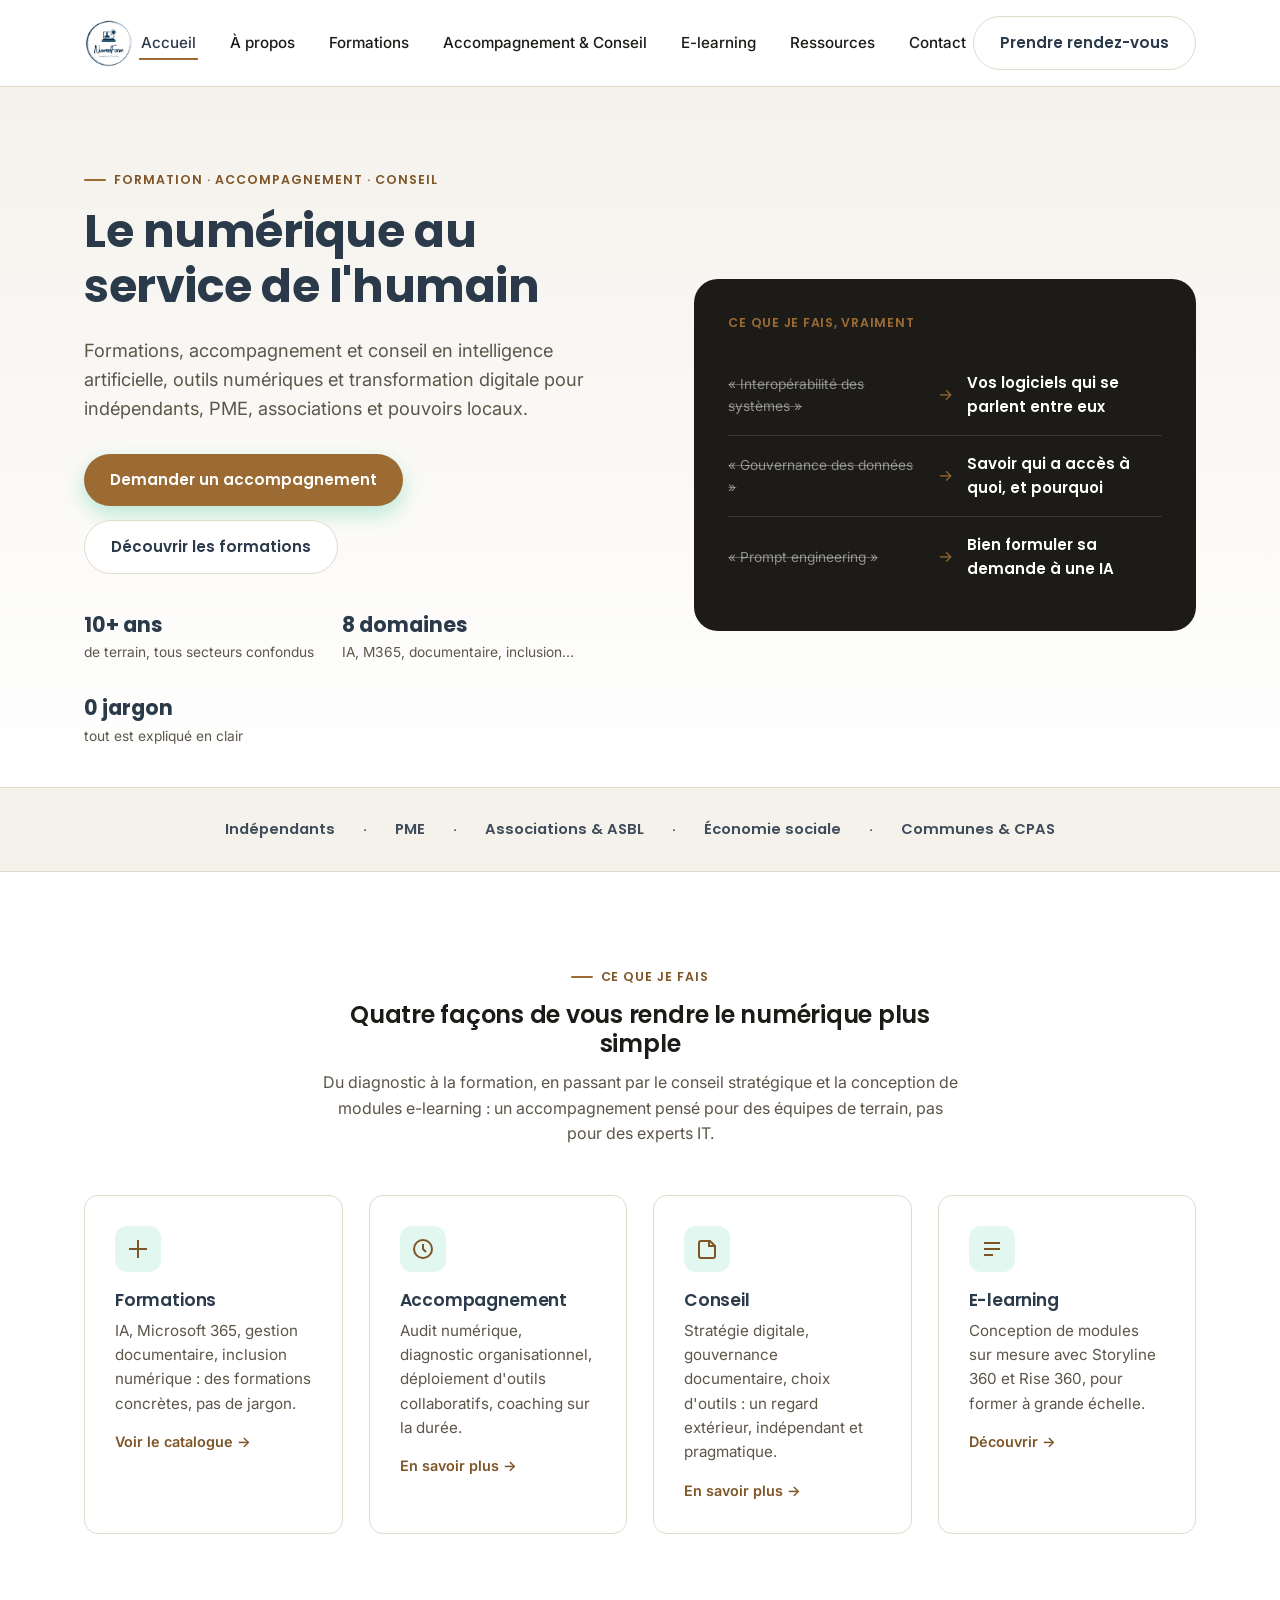
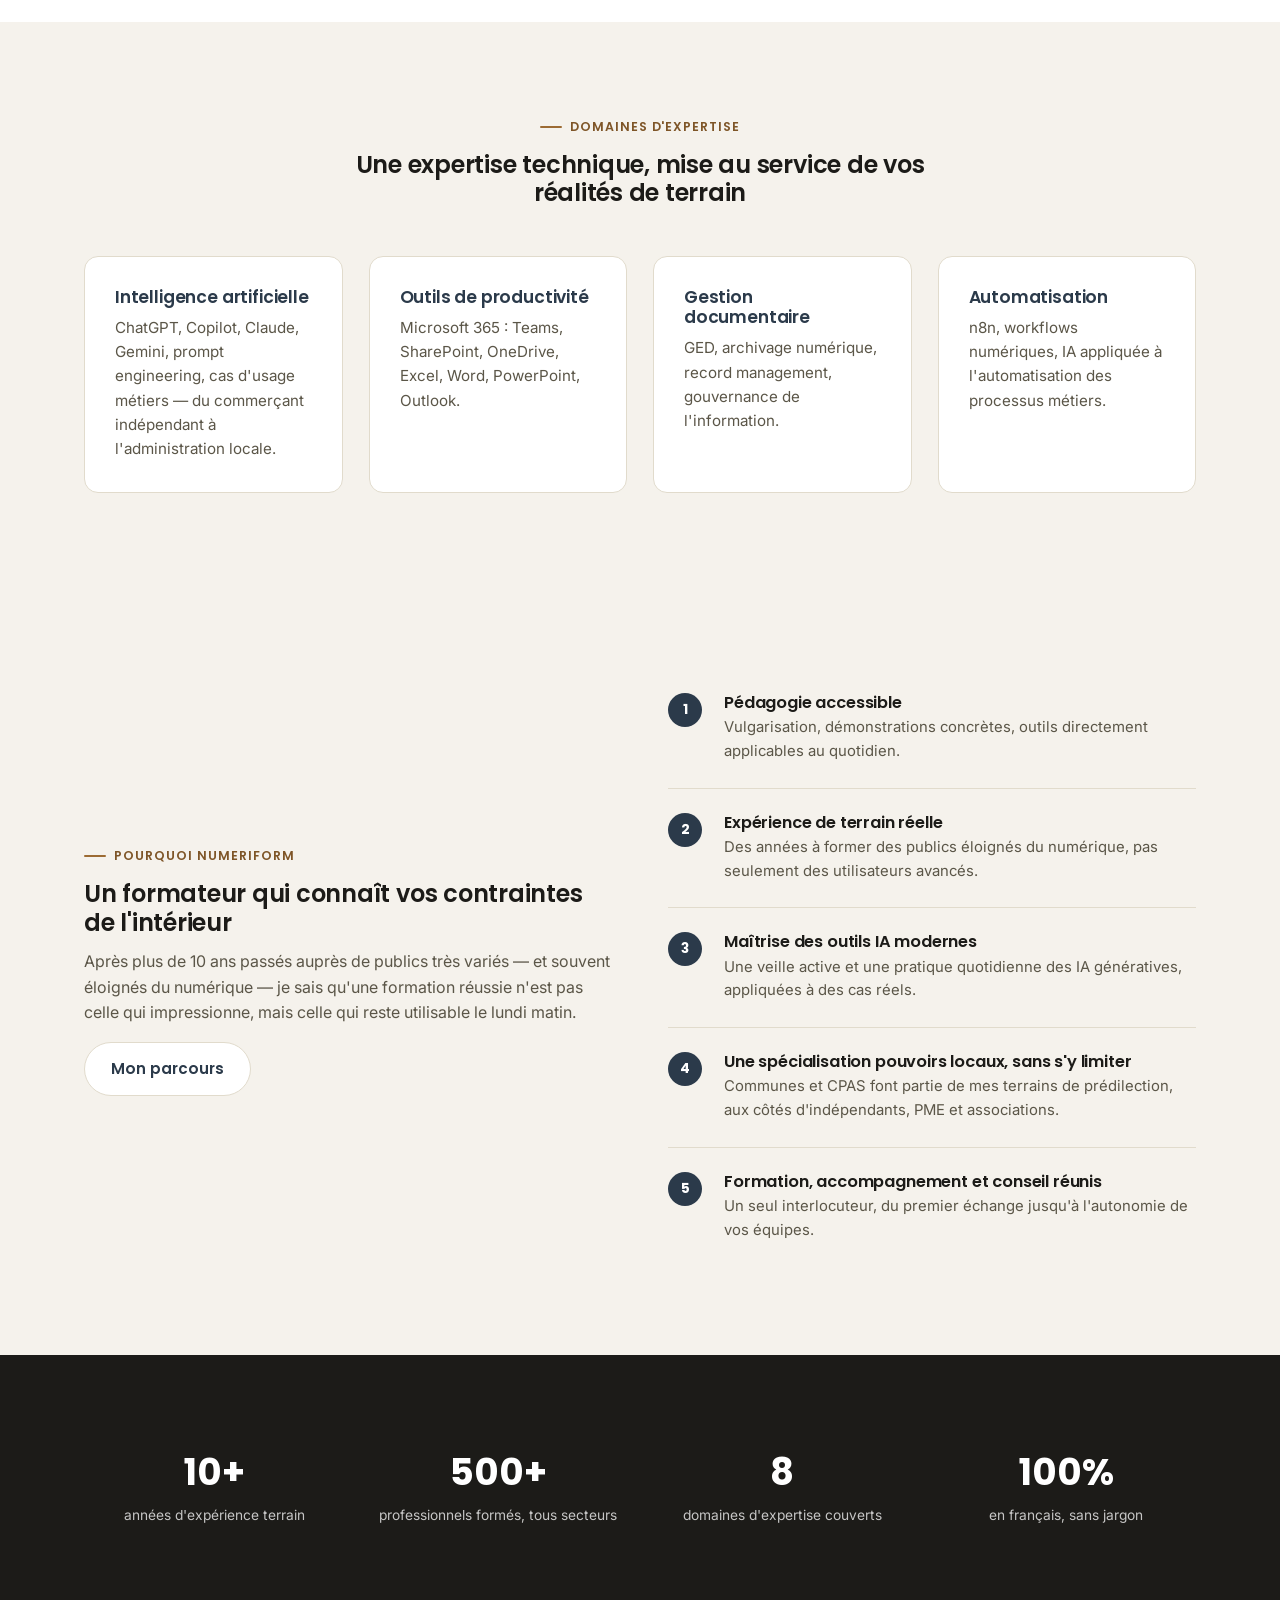
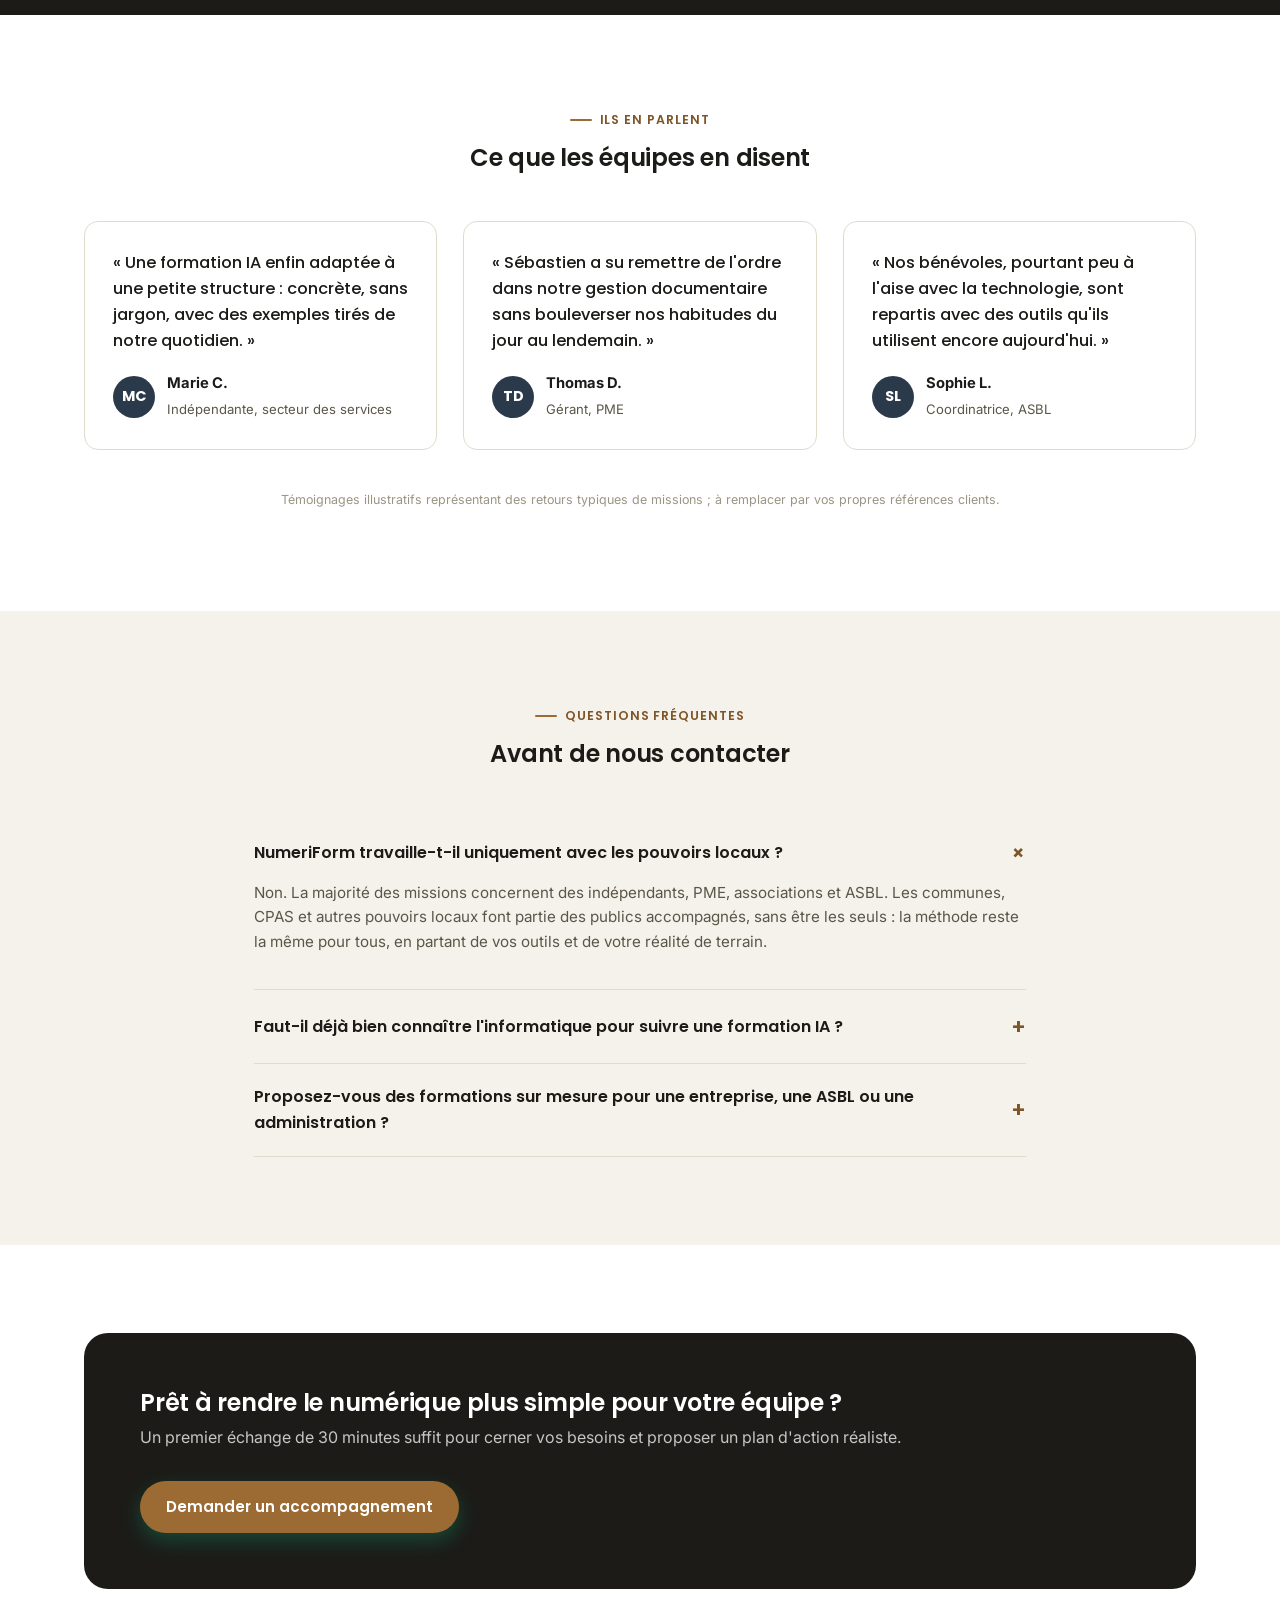
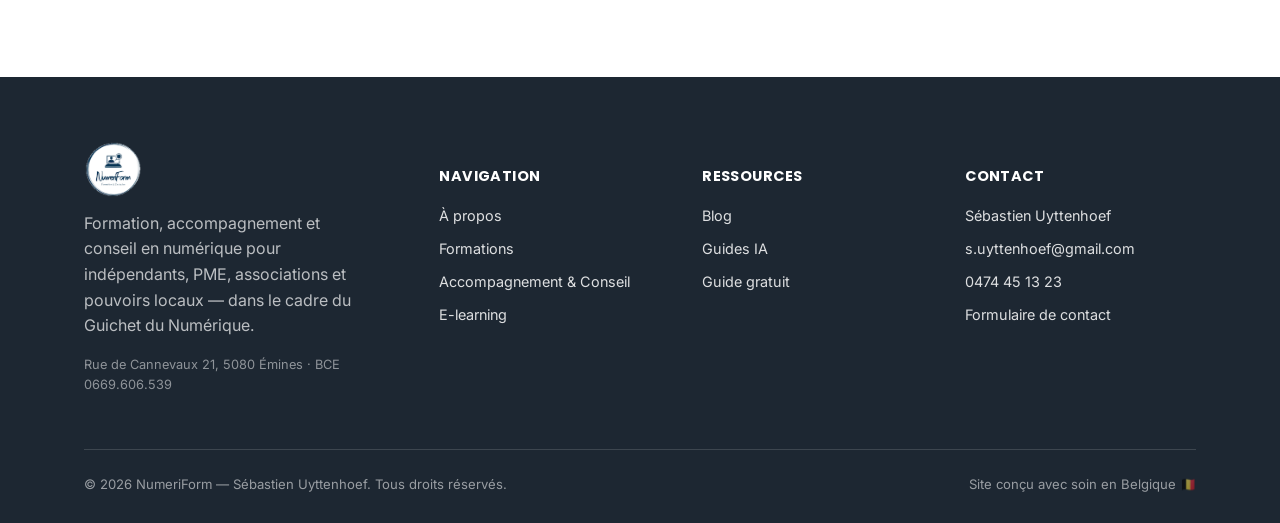
==== index.html @ 19d9e662 "Refonte : palette sobre, cohérence régionale, rééquilibrage des publics" ====
<!DOCTYPE html>
<html lang="fr">
<head>
<meta charset="UTF-8">
<meta name="viewport" content="width=device-width, initial-scale=1.0">
<title>NumeriForm — Formation IA, Microsoft 365 et inclusion numérique | Wallonie</title>
<meta name="description" content="Sébastien Uyttenhoef accompagne indépendants, PME, associations, ASBL et pouvoirs locaux en Wallonie : formations à l'intelligence artificielle, Microsoft 365, e-learning sur mesure et inclusion numérique. Plus de 10 ans de terrain.">
<link rel="canonical" href="https://www.numeriform.be/">
<meta property="og:type" content="website">
<meta property="og:title" content="NumeriForm — Le numérique au service de l'humain">
<meta property="og:description" content="Formations, accompagnement et conseil en intelligence artificielle et outils numériques pour indépendants, PME, associations et pouvoirs locaux, en Wallonie.">
<meta property="og:locale" content="fr_BE">
<meta property="og:url" content="https://www.numeriform.be/">
<meta name="twitter:card" content="summary_large_image">
<link rel="icon" href="data:,">
<link rel="preconnect" href="https://fonts.googleapis.com">
<link rel="preconnect" href="https://fonts.gstatic.com" crossorigin>
<link href="https://fonts.googleapis.com/css2?family=Inter:wght@400;500;600;700&family=Poppins:wght@500;600;700&display=swap" rel="stylesheet">
<link rel="stylesheet" href="css/style.css">
<script type="application/ld+json">
{
  "@context": "https://schema.org",
  "@type": "ProfessionalService",
  "name": "NumeriForm",
  "founder": {
    "@type": "Person",
    "name": "Sébastien Uyttenhoef"
  },
  "description": "Formation, accompagnement et conseil en intelligence artificielle, Microsoft 365, gestion documentaire et inclusion numérique pour indépendants, PME, associations et pouvoirs locaux en Wallonie.",
  "areaServed": "BE-WAL",
  "url": "https://www.numeriform.be/",
  "logo": "https://www.numeriform.be/images/logo.png",
  "image": "https://www.numeriform.be/images/logo.png",
  "email": "s.uyttenhoef@gmail.com",
  "telephone": "+32474451323",
  "address": {
    "@type": "PostalAddress",
    "streetAddress": "Rue de Cannevaux 21",
    "postalCode": "5080",
    "addressLocality": "Émines",
    "addressCountry": "BE"
  },
  "sameAs": []
}
</script>
<script type="application/ld+json">
{
  "@context": "https://schema.org",
  "@type": "FAQPage",
  "mainEntity": [
    {
      "@type": "Question",
      "name": "NumeriForm travaille-t-il uniquement avec les pouvoirs locaux ?",
      "acceptedAnswer": {
        "@type": "Answer",
        "text": "Non. La majorité des missions concernent des indépendants, PME, associations et ASBL. Les communes, CPAS et autres pouvoirs locaux font partie des publics accompagnés, sans être les seuls : la méthode reste la même pour tous, en partant de vos outils et de votre réalité de terrain."
      }
    },
    {
      "@type": "Question",
      "name": "Faut-il déjà bien connaître l'informatique pour suivre une formation IA ?",
      "acceptedAnswer": {
        "@type": "Answer",
        "text": "Non. Les formations sont conçues pour des publics non-techniciens : agents communaux, travailleurs sociaux, bénévoles ou indépendants. Tout est expliqué en langage clair, avec des mises en situation concrètes."
      }
    },
    {
      "@type": "Question",
      "name": "Proposez-vous des formations sur mesure pour une administration ou une ASBL ?",
      "acceptedAnswer": {
        "@type": "Answer",
        "text": "Oui, chaque formation ou mission d'accompagnement est adaptée au contexte, aux outils et au niveau réel de l'équipe, que ce soit en présentiel, à distance ou via un module e-learning dédié."
      }
    }
  ]
}
</script>
</head>
<body>
<a href="#main" class="skip-link">Aller au contenu</a>

<header class="site-header">
  <nav class="nav" aria-label="Navigation principale">
    <a href="index.html" class="logo"><img src="images/logo.png" alt="NumeriForm — Formation & Inclusion" class="logo-img"></a>
    <ul class="nav-links">
      <li><a href="index.html" aria-current="page">Accueil</a></li>
      <li><a href="a-propos.html">À propos</a></li>
      <li><a href="formations.html">Formations</a></li>
      <li><a href="accompagnement-conseil.html">Accompagnement &amp; Conseil</a></li>
      <li><a href="e-learning.html">E-learning</a></li>
      <li><a href="ressources.html">Ressources</a></li>
      <li><a href="contact.html">Contact</a></li>
    </ul>
    <div class="nav-cta">
      <a href="contact.html" class="btn btn-secondary">Prendre rendez-vous</a>
      <button class="nav-toggle" aria-label="Ouvrir le menu" aria-expanded="false">
        <span></span>
      </button>
    </div>
  </nav>
</header>

<main id="main">

  <!-- HERO -->
  <section class="hero">
    <div class="container hero-grid">
      <div>
        <div class="eyebrow">Formation · Accompagnement · Conseil</div>
        <h1>Le numérique au service de l'humain</h1>
        <p class="lead">Formations, accompagnement et conseil en intelligence artificielle, outils numériques et transformation digitale pour indépendants, PME, associations et pouvoirs locaux.</p>
        <div class="hero-actions">
          <a href="contact.html" class="btn btn-primary">Demander un accompagnement</a>
          <a href="formations.html" class="btn btn-secondary">Découvrir les formations</a>
        </div>
        <div class="hero-trust">
          <div><strong>10+ ans</strong>de terrain, tous secteurs confondus</div>
          <div><strong>8 domaines</strong>IA, M365, documentaire, inclusion...</div>
          <div><strong>0 jargon</strong>tout est expliqué en clair</div>
        </div>
      </div>

      <div class="jargon-card">
        <div class="jargon-label">Ce que je fais, vraiment</div>
        <div class="jargon-row">
          <span class="jargon-before">« Interopérabilité des systèmes »</span>
          <span class="jargon-arrow">→</span>
          <span class="jargon-after">Vos logiciels qui se parlent entre eux</span>
        </div>
        <div class="jargon-row">
          <span class="jargon-before">« Gouvernance des données »</span>
          <span class="jargon-arrow">→</span>
          <span class="jargon-after">Savoir qui a accès à quoi, et pourquoi</span>
        </div>
        <div class="jargon-row">
          <span class="jargon-before">« Prompt engineering »</span>
          <span class="jargon-arrow">→</span>
          <span class="jargon-after">Bien formuler sa demande à une IA</span>
        </div>
      </div>
    </div>
  </section>

  <!-- SECTEURS -->
  <div class="sectors-strip">
    <div class="container row">
      <span>Indépendants</span><span>·</span>
      <span>PME</span><span>·</span>
      <span>Associations &amp; ASBL</span><span>·</span>
      <span>Économie sociale</span><span>·</span>
      <span>Communes &amp; CPAS</span>
    </div>
  </div>

  <!-- SERVICES -->
  <section id="services">
    <div class="container">
      <div class="section-head center">
        <div class="eyebrow">Ce que je fais</div>
        <h2>Quatre façons de vous rendre le numérique plus simple</h2>
        <p>Du diagnostic à la formation, en passant par le conseil stratégique et la conception de modules e-learning : un accompagnement pensé pour des équipes de terrain, pas pour des experts IT.</p>
      </div>

      <div class="grid grid-4">
        <div class="card">
          <div class="card-icon"><svg viewBox="0 0 24 24" fill="none" stroke="currentColor" stroke-width="2"><path d="M12 3v18M3 12h18"/></svg></div>
          <h3>Formations</h3>
          <p>IA, Microsoft 365, gestion documentaire, inclusion numérique : des formations concrètes, pas de jargon.</p>
          <a href="formations.html" class="card-link">Voir le catalogue →</a>
        </div>
        <div class="card">
          <div class="card-icon"><svg viewBox="0 0 24 24" fill="none" stroke="currentColor" stroke-width="2"><circle cx="12" cy="12" r="9"/><path d="M12 7v5l3 3"/></svg></div>
          <h3>Accompagnement</h3>
          <p>Audit numérique, diagnostic organisationnel, déploiement d'outils collaboratifs, coaching sur la durée.</p>
          <a href="accompagnement-conseil.html" class="card-link">En savoir plus →</a>
        </div>
        <div class="card">
          <div class="card-icon"><svg viewBox="0 0 24 24" fill="none" stroke="currentColor" stroke-width="2"><path d="M4 19V6a2 2 0 0 1 2-2h9l5 5v10a2 2 0 0 1-2 2H6a2 2 0 0 1-2-2Z"/><path d="M14 4v5h5"/></svg></div>
          <h3>Conseil</h3>
          <p>Stratégie digitale, gouvernance documentaire, choix d'outils : un regard extérieur, indépendant et pragmatique.</p>
          <a href="accompagnement-conseil.html" class="card-link">En savoir plus →</a>
        </div>
        <div class="card">
          <div class="card-icon"><svg viewBox="0 0 24 24" fill="none" stroke="currentColor" stroke-width="2"><path d="M4 6h16M4 12h16M4 18h9"/></svg></div>
          <h3>E-learning</h3>
          <p>Conception de modules sur mesure avec Storyline 360 et Rise 360, pour former à grande échelle.</p>
          <a href="e-learning.html" class="card-link">Découvrir →</a>
        </div>
      </div>
    </div>
  </section>

  <!-- DOMAINES D'EXPERTISE -->
  <section style="background:var(--gray-50);">
    <div class="container">
      <div class="section-head center">
        <div class="eyebrow">Domaines d'expertise</div>
        <h2>Une expertise technique, mise au service de vos réalités de terrain</h2>
      </div>
      <div class="grid grid-4">
        <div class="card">
          <h3>Intelligence artificielle</h3>
          <p>ChatGPT, Copilot, Claude, Gemini, prompt engineering, cas d'usage métiers — du commerçant indépendant à l'administration locale.</p>
        </div>
        <div class="card">
          <h3>Outils de productivité</h3>
          <p>Microsoft 365 : Teams, SharePoint, OneDrive, Excel, Word, PowerPoint, Outlook.</p>
        </div>
        <div class="card">
          <h3>Gestion documentaire</h3>
          <p>GED, archivage numérique, record management, gouvernance de l'information.</p>
        </div>
        <div class="card">
          <h3>Automatisation</h3>
          <p>n8n, workflows numériques, IA appliquée à l'automatisation des processus métiers.</p>
        </div>
      </div>
    </div>
  </section>

  <!-- POURQUOI TRAVAILLER AVEC MOI -->
  <section class="strengths">
    <div class="container">
      <div class="grid grid-2" style="align-items:center; gap:56px;">
        <div>
          <div class="eyebrow">Pourquoi NumeriForm</div>
          <h2>Un formateur qui connaît vos contraintes de l'intérieur</h2>
          <p>Après plus de 10 ans passés auprès de publics très variés — et souvent éloignés du numérique — je sais qu'une formation réussie n'est pas celle qui impressionne, mais celle qui reste utilisable le lundi matin.</p>
          <a href="a-propos.html" class="btn btn-secondary">Mon parcours</a>
        </div>
        <div>
          <div class="strength-row">
            <div class="strength-num">1</div>
            <div><h4>Pédagogie accessible</h4><p>Vulgarisation, démonstrations concrètes, outils directement applicables au quotidien.</p></div>
          </div>
          <div class="strength-row">
            <div class="strength-num">2</div>
            <div><h4>Expérience de terrain réelle</h4><p>Des années à former des publics éloignés du numérique, pas seulement des utilisateurs avancés.</p></div>
          </div>
          <div class="strength-row">
            <div class="strength-num">3</div>
            <div><h4>Maîtrise des outils IA modernes</h4><p>Une veille active et une pratique quotidienne des IA génératives, appliquées à des cas réels.</p></div>
          </div>
          <div class="strength-row">
            <div class="strength-num">4</div>
            <div><h4>Une spécialisation pouvoirs locaux, sans s'y limiter</h4><p>Communes et CPAS font partie de mes terrains de prédilection, aux côtés d'indépendants, PME et associations.</p></div>
          </div>
          <div class="strength-row">
            <div class="strength-num">5</div>
            <div><h4>Formation, accompagnement et conseil réunis</h4><p>Un seul interlocuteur, du premier échange jusqu'à l'autonomie de vos équipes.</p></div>
          </div>
        </div>
      </div>
    </div>
  </section>

  <!-- BANDE STATS -->
  <section class="band-blue">
    <div class="container">
      <div class="stats-row">
        <div class="stat"><strong>10+</strong><span>années d'expérience terrain</span></div>
        <div class="stat"><strong>500+</strong><span>professionnels formés, tous secteurs</span></div>
        <div class="stat"><strong>8</strong><span>domaines d'expertise couverts</span></div>
        <div class="stat"><strong>100%</strong><span>en français, sans jargon</span></div>
      </div>
    </div>
  </section>

  <!-- TEMOIGNAGES -->
  <section>
    <div class="container">
      <div class="section-head center">
        <div class="eyebrow">Ils en parlent</div>
        <h2>Ce que les équipes en disent</h2>
      </div>
      <div class="grid grid-3">
        <div class="testimonial-card">
          <p class="quote">« Une formation IA enfin adaptée à une petite structure : concrète, sans jargon, avec des exemples tirés de notre quotidien. »</p>
          <div class="testimonial-who">
            <div class="avatar">MC</div>
            <div><strong>Marie C.</strong><span>Indépendante, secteur des services</span></div>
          </div>
        </div>
        <div class="testimonial-card">
          <p class="quote">« Sébastien a su remettre de l'ordre dans notre gestion documentaire sans bouleverser nos habitudes du jour au lendemain. »</p>
          <div class="testimonial-who">
            <div class="avatar">TD</div>
            <div><strong>Thomas D.</strong><span>Gérant, PME</span></div>
          </div>
        </div>
        <div class="testimonial-card">
          <p class="quote">« Nos bénévoles, pourtant peu à l'aise avec la technologie, sont repartis avec des outils qu'ils utilisent encore aujourd'hui. »</p>
          <div class="testimonial-who">
            <div class="avatar">SL</div>
            <div><strong>Sophie L.</strong><span>Coordinatrice, ASBL</span></div>
          </div>
        </div>
      </div>
      <p class="testimonial-note">Témoignages illustratifs représentant des retours typiques de missions ; à remplacer par vos propres références clients.</p>
    </div>
  </section>

  <!-- FAQ -->
  <section style="background:var(--gray-50);">
    <div class="container" style="max-width:820px;">
      <div class="section-head center">
        <div class="eyebrow">Questions fréquentes</div>
        <h2>Avant de nous contacter</h2>
      </div>
      <details class="faq-item" open>
        <summary>NumeriForm travaille-t-il uniquement avec les pouvoirs locaux ?</summary>
        <p>Non. La majorité des missions concernent des indépendants, PME, associations et ASBL. Les communes, CPAS et autres pouvoirs locaux font partie des publics accompagnés, sans être les seuls : la méthode reste la même pour tous, en partant de vos outils et de votre réalité de terrain.</p>
      </details>
      <details class="faq-item">
        <summary>Faut-il déjà bien connaître l'informatique pour suivre une formation IA ?</summary>
        <p>Non. Les formations sont conçues pour des publics non-techniciens : indépendants, travailleurs associatifs, agents communaux ou bénévoles. Tout est expliqué en langage clair, avec des mises en situation concrètes.</p>
      </details>
      <details class="faq-item">
        <summary>Proposez-vous des formations sur mesure pour une entreprise, une ASBL ou une administration ?</summary>
        <p>Oui, chaque formation ou mission d'accompagnement est adaptée au contexte, aux outils et au niveau réel de l'équipe, que ce soit en présentiel, à distance ou via un module e-learning dédié.</p>
      </details>
    </div>
  </section>

  <!-- CTA FINAL -->
  <section>
    <div class="container">
      <div class="cta-final">
        <div>
          <h2>Prêt à rendre le numérique plus simple pour votre équipe ?</h2>
          <p>Un premier échange de 30 minutes suffit pour cerner vos besoins et proposer un plan d'action réaliste.</p>
        </div>
        <a href="contact.html" class="btn btn-primary">Demander un accompagnement</a>
      </div>
    </div>
  </section>

</main>

<footer class="site-footer" id="site-footer-include">
  <div class="container">
    <div class="footer-grid">
      <div>
        <img src="images/logo.png" alt="NumeriForm — Formation & Inclusion" class="footer-logo-img">
        <p style="color:rgba(255,255,255,0.7); margin-top:12px; max-width:280px;">Formation, accompagnement et conseil en numérique pour indépendants, PME, associations et pouvoirs locaux — dans le cadre du Guichet du Numérique.</p>
        <p style="color:rgba(255,255,255,0.5); font-size:0.8rem; margin-top:10px;">Rue de Cannevaux 21, 5080 Émines · BCE 0669.606.539</p>
      </div>
      <div>
        <h5>Navigation</h5>
        <ul>
          <li><a href="a-propos.html">À propos</a></li>
          <li><a href="formations.html">Formations</a></li>
          <li><a href="accompagnement-conseil.html">Accompagnement &amp; Conseil</a></li>
          <li><a href="e-learning.html">E-learning</a></li>
        </ul>
      </div>
      <div>
        <h5>Ressources</h5>
        <ul>
          <li><a href="ressources.html">Blog</a></li>
          <li><a href="ressources.html#ia">Guides IA</a></li>
          <li><a href="contact.html">Guide gratuit</a></li>
        </ul>
      </div>
      <div>
        <h5>Contact</h5>
        <ul>
          <li>Sébastien Uyttenhoef</li>
          <li><a href="mailto:s.uyttenhoef@gmail.com">s.uyttenhoef@gmail.com</a></li>
          <li><a href="tel:+32474451323">0474 45 13 23</a></li>
          <li><a href="contact.html">Formulaire de contact</a></li>
        </ul>
      </div>
    </div>
    <div class="footer-bottom">
      <span>© <span data-year></span> NumeriForm — Sébastien Uyttenhoef. Tous droits réservés.</span>
      <span>Site conçu avec soin en Belgique 🇧🇪</span>
    </div>
  </div>
</footer>

<script src="js/main.js"></script>
</body>
</html>
---- css/style.css ----
/* =========================================================
   NumeriForm — Design System (v2)
   Palette : ardoise sourde + bronze — identité indépendante,
   volontairement écartée des codes bleu/vert pastel du secteur
   de l'accompagnement numérique institutionnel.
   Typo     : Poppins (display) / Inter (texte courant)
   ========================================================= */

:root {
  /* Couleurs de marque — ardoise profonde + accent bronze */
  --blue-deep: #2B3A4A;        /* ardoise foncée (titres, fonds) */
  --blue-deep-dark: #1D2732;   /* ardoise quasi noire (footer) */
  --blue-light: #56697C;       /* ardoise moyenne (texte secondaire sur fond foncé) */
  --green: #9C6B33;            /* bronze — accent unique, sobre */
  --green-dark: #7E5527;
  --white: #FFFFFF;
  --gray-50: #F5F2EC;          /* papier chaud (remplace le gris-bleu pastel) */
  --gray-100: #EEE9DF;
  --gray-200: #E1DBCC;
  --gray-400: #9C9484;
  --gray-600: #5B5648;
  --ink: #1C1B18;

  /* Typo */
  --font-display: 'Poppins', 'Inter', sans-serif;
  --font-body: 'Inter', sans-serif;

  /* Rythme */
  --radius-sm: 8px;
  --radius-md: 14px;
  --radius-lg: 24px;
  --shadow-sm: 0 2px 8px rgba(28, 27, 24, 0.06);
  --shadow-md: 0 12px 32px rgba(28, 27, 24, 0.09);
  --shadow-lg: 0 24px 60px rgba(28, 27, 24, 0.14);
  --container: 1160px;
}

@media (prefers-reduced-motion: reduce) {
  *, *::before, *::after {
    animation-duration: 0.001ms !important;
    animation-iteration-count: 1 !important;
    transition-duration: 0.001ms !important;
    scroll-behavior: auto !important;
  }
}

* { box-sizing: border-box; }

html { scroll-behavior: smooth; }

body {
  margin: 0;
  font-family: var(--font-body);
  color: var(--ink);
  background: var(--white);
  line-height: 1.6;
  -webkit-font-smoothing: antialiased;
}

img { max-width: 100%; display: block; }

a { color: inherit; text-decoration: none; }

h1, h2, h3, h4 {
  font-family: var(--font-display);
  font-weight: 600;
  line-height: 1.18;
  margin: 0 0 0.5em;
  letter-spacing: -0.01em;
}

h1 { font-weight: 700; }

p { margin: 0 0 1em; color: var(--gray-600); }

ul { padding-left: 1.2em; }

.container {
  width: 100%;
  max-width: var(--container);
  margin: 0 auto;
  padding: 0 24px;
}

section { padding: 88px 0; }

.section-tight { padding: 56px 0; }

.eyebrow {
  display: inline-flex;
  align-items: center;
  gap: 8px;
  font-family: var(--font-display);
  font-size: 0.78rem;
  font-weight: 600;
  letter-spacing: 0.08em;
  text-transform: uppercase;
  color: var(--green-dark);
  margin-bottom: 14px;
}

.eyebrow::before {
  content: "";
  width: 22px;
  height: 2px;
  background: var(--green);
  border-radius: 2px;
}

.section-head {
  max-width: 640px;
  margin-bottom: 48px;
}

.section-head.center {
  margin-left: auto;
  margin-right: auto;
  text-align: center;
}

/* ---------- Boutons ---------- */
.btn {
  display: inline-flex;
  align-items: center;
  justify-content: center;
  gap: 8px;
  font-family: var(--font-display);
  font-weight: 600;
  font-size: 0.95rem;
  padding: 14px 26px;
  border-radius: 999px;
  border: none;
  cursor: pointer;
  transition: transform 0.18s ease, box-shadow 0.18s ease, background 0.18s ease, color 0.18s ease;
  white-space: nowrap;
}
.btn:focus-visible {
  outline: 3px solid var(--green);
  outline-offset: 3px;
}
.btn-primary {
  background: var(--green);
  color: var(--white);
  box-shadow: 0 8px 20px rgba(16, 185, 129, 0.28);
}
.btn-primary:hover { background: var(--green-dark); transform: translateY(-2px); }

.btn-secondary {
  background: var(--white);
  color: var(--blue-deep);
  border: 1.5px solid var(--gray-200);
}
.btn-secondary:hover { border-color: var(--blue-light); transform: translateY(-2px); }

.btn-ghost-onblue {
  background: rgba(255,255,255,0.08);
  color: var(--white);
  border: 1.5px solid rgba(255,255,255,0.35);
}
.btn-ghost-onblue:hover { background: rgba(255,255,255,0.18); transform: translateY(-2px); }

.btn-block { width: 100%; }

/* ---------- Header ---------- */
.site-header {
  position: sticky;
  top: 0;
  z-index: 100;
  background: rgba(255,255,255,0.92);
  backdrop-filter: blur(10px);
  border-bottom: 1px solid var(--gray-200);
}
.nav {
  display: flex;
  align-items: center;
  justify-content: space-between;
  padding: 16px 24px;
  max-width: var(--container);
  margin: 0 auto;
}
.logo {
  font-family: var(--font-display);
  font-weight: 700;
  font-size: 1.15rem;
  color: var(--blue-deep);
  display: flex;
  align-items: center;
  gap: 4px;
}
.logo span { color: var(--green); }
.logo-img {
  height: 48px;
  width: auto;
  display: block;
}
.footer-logo-img {
  height: 56px;
  width: auto;
  display: block;
  margin-bottom: 14px;
}
.nav-links {
  display: flex;
  gap: 30px;
  list-style: none;
  margin: 0;
  padding: 0;
}
.nav-links a {
  font-size: 0.95rem;
  font-weight: 500;
  color: var(--ink);
  padding: 6px 2px;
  border-bottom: 2px solid transparent;
  transition: border-color 0.15s ease, color 0.15s ease;
}
.nav-links a:hover, .nav-links a[aria-current="page"] {
  color: var(--blue-deep);
  border-color: var(--green);
}
.nav-cta { display: flex; align-items: center; gap: 14px; }
.nav-toggle {
  display: none;
  background: none;
  border: none;
  cursor: pointer;
  padding: 8px;
}
.nav-toggle span, .nav-toggle span::before, .nav-toggle span::after {
  content: "";
  display: block;
  width: 24px;
  height: 2px;
  background: var(--ink);
  position: relative;
  transition: transform 0.2s ease, opacity 0.2s ease;
}
.nav-toggle span::before { position: absolute; top: -8px; }
.nav-toggle span::after { position: absolute; top: 8px; }

@media (max-width: 900px) {
  .nav-links {
    position: fixed;
    inset: 72px 16px auto 16px;
    background: var(--white);
    flex-direction: column;
    gap: 4px;
    padding: 14px;
    border-radius: var(--radius-md);
    box-shadow: var(--shadow-lg);
    border: 1px solid var(--gray-200);
    transform: translateY(-12px);
    opacity: 0;
    pointer-events: none;
    transition: transform 0.2s ease, opacity 0.2s ease;
  }
  .nav-links.open { transform: translateY(0); opacity: 1; pointer-events: auto; }
  .nav-links a { display: block; padding: 10px 12px; border-radius: 8px; border-bottom: none; }
  .nav-links a:hover { background: var(--gray-100); }
  .nav-toggle { display: block; }
  .nav-cta .btn-secondary { display: none; }
}

/* ---------- Hero ---------- */
.hero {
  position: relative;
  overflow: hidden;
  background: linear-gradient(180deg, var(--gray-50) 0%, var(--white) 100%);
  padding: 76px 0 40px;
}
.hero-grid {
  display: grid;
  grid-template-columns: 1.05fr 0.95fr;
  gap: 56px;
  align-items: center;
}
.hero h1 {
  font-size: clamp(2.1rem, 3.6vw, 3.35rem);
  color: var(--blue-deep);
}
.hero .lead {
  font-size: 1.14rem;
  color: var(--gray-600);
  max-width: 540px;
  margin-bottom: 30px;
}
.hero-actions { display: flex; gap: 14px; flex-wrap: wrap; margin-bottom: 34px; }
.hero-trust {
  display: flex;
  gap: 28px;
  flex-wrap: wrap;
  font-size: 0.86rem;
  color: var(--gray-600);
}
.hero-trust strong { color: var(--blue-deep); font-family: var(--font-display); display: block; font-size: 1.3rem; }

/* Signature visuelle : le "traducteur de jargon" — la vulgarisation
   est le vrai point distinctif de Sébastien, donc c'est ce que la
   page d'accueil montre en premier, plutôt qu'un schéma de démarche. */
.jargon-card {
  background: var(--ink);
  border-radius: var(--radius-lg);
  padding: 34px;
  color: var(--white);
}
.jargon-card .jargon-label {
  font-family: var(--font-display);
  font-size: 0.78rem;
  font-weight: 600;
  letter-spacing: 0.06em;
  text-transform: uppercase;
  color: var(--green);
  margin-bottom: 22px;
}
.jargon-row {
  padding: 16px 0;
  border-bottom: 1px solid rgba(255,255,255,0.12);
  display: grid;
  grid-template-columns: 1fr auto 1fr;
  gap: 14px;
  align-items: center;
}
.jargon-row:last-child { border-bottom: none; }
.jargon-before {
  font-size: 0.86rem;
  color: rgba(255,255,255,0.5);
  text-decoration: line-through;
  text-decoration-color: rgba(255,255,255,0.3);
}
.jargon-arrow { color: var(--green); font-size: 1rem; }
.jargon-after {
  font-family: var(--font-display);
  font-weight: 600;
  font-size: 0.94rem;
  color: var(--white);
}
@media (max-width: 640px) {
  .jargon-row { grid-template-columns: 1fr; gap: 4px; text-align: left; }
  .jargon-arrow { display: none; }
}

/* ---------- Bandeau logos / secteurs ---------- */
.sectors-strip {
  padding: 30px 0;
  border-top: 1px solid var(--gray-200);
  border-bottom: 1px solid var(--gray-200);
  background: var(--gray-50);
}
.sectors-strip .row {
  display: flex;
  flex-wrap: wrap;
  gap: 12px 28px;
  justify-content: center;
  align-items: center;
  font-family: var(--font-display);
  font-weight: 600;
  font-size: 0.92rem;
  color: var(--blue-deep);
  text-align: center;
}
.sectors-strip .row span { opacity: 0.9; }

/* ---------- Cards génériques ---------- */
.grid {
  display: grid;
  gap: 26px;
}
.grid-3 { grid-template-columns: repeat(3, 1fr); }
.grid-2 { grid-template-columns: repeat(2, 1fr); }
.grid-4 { grid-template-columns: repeat(4, 1fr); }

.card {
  background: var(--white);
  border: 1px solid var(--gray-200);
  border-radius: var(--radius-md);
  padding: 30px;
  transition: transform 0.2s ease, box-shadow 0.2s ease, border-color 0.2s ease;
}
.card:hover { transform: translateY(-4px); box-shadow: var(--shadow-md); border-color: transparent; }

.card-icon {
  width: 46px;
  height: 46px;
  border-radius: 12px;
  background: rgba(16,185,129,0.12);
  color: var(--green-dark);
  display: flex;
  align-items: center;
  justify-content: center;
  margin-bottom: 18px;
}
.card-icon svg { width: 24px; height: 24px; }

.card h3 { font-size: 1.08rem; color: var(--blue-deep); }
.card p { font-size: 0.95rem; margin-bottom: 0; }
.card a.card-link {
  display: inline-flex;
  align-items: center;
  gap: 6px;
  margin-top: 14px;
  font-weight: 600;
  font-size: 0.9rem;
  color: var(--green-dark);
}

/* ---------- Pourquoi travailler avec moi (points forts) ---------- */
.strengths { background: var(--gray-50); }
.strength-row {
  display: flex;
  gap: 22px;
  padding: 24px 0;
  border-bottom: 1px solid var(--gray-200);
}
.strength-row:last-child { border-bottom: none; }
.strength-num {
  font-family: var(--font-display);
  font-weight: 700;
  font-size: 0.85rem;
  color: var(--white);
  background: var(--blue-deep);
  width: 34px; height: 34px;
  border-radius: 999px;
  display: flex; align-items: center; justify-content: center;
  flex-shrink: 0;
}
.strength-row h4 { margin-bottom: 4px; font-size: 1.02rem; color: var(--ink); }
.strength-row p { margin: 0; font-size: 0.93rem; }

/* ---------- Bandeau ardoise (CTA / stats) ---------- */
.band-blue {
  background: var(--ink);
  color: var(--white);
}
.band-blue h2, .band-blue h3 { color: var(--white); }
.band-blue p { color: rgba(255,255,255,0.82); }

.stats-row {
  display: grid;
  grid-template-columns: repeat(4, 1fr);
  gap: 24px;
  text-align: center;
}
.stat strong {
  display: block;
  font-family: var(--font-display);
  font-size: 2.3rem;
  color: var(--white);
}
.stat span { font-size: 0.86rem; color: rgba(255,255,255,0.75); }

/* ---------- Témoignages ---------- */
.testimonial-card {
  background: var(--white);
  border: 1px solid var(--gray-200);
  border-radius: var(--radius-md);
  padding: 28px;
}
.testimonial-card p.quote {
  font-family: var(--font-display);
  font-size: 1.02rem;
  color: var(--ink);
  font-weight: 500;
}
.testimonial-who {
  display: flex;
  align-items: center;
  gap: 12px;
  margin-top: 18px;
}
.avatar {
  width: 42px; height: 42px;
  border-radius: 999px;
  background: var(--blue-deep);
  color: var(--white);
  display: flex; align-items: center; justify-content: center;
  font-family: var(--font-display);
  font-weight: 700;
  font-size: 0.9rem;
}
.testimonial-who div strong { display: block; font-size: 0.92rem; }
.testimonial-who div span { font-size: 0.82rem; color: var(--gray-600); }
.testimonial-note {
  font-size: 0.78rem;
  color: var(--gray-400);
  margin-top: 40px;
  text-align: center;
}

/* ---------- CTA final ---------- */
.cta-final {
  background: var(--ink);
  color: var(--white);
  border-radius: var(--radius-lg);
  padding: 56px;
  display: flex;
  align-items: center;
  justify-content: space-between;
  gap: 30px;
  flex-wrap: wrap;
}
.cta-final h2 { color: var(--white); margin-bottom: 8px; }
.cta-final p { color: rgba(255,255,255,0.75); margin: 0; }

/* ---------- Footer ---------- */
.site-footer {
  background: var(--blue-deep-dark);
  color: rgba(255,255,255,0.85);
  padding: 64px 0 28px;
}
.footer-grid {
  display: grid;
  grid-template-columns: 1.4fr 1fr 1fr 1fr;
  gap: 32px;
  padding-bottom: 40px;
  border-bottom: 1px solid rgba(255,255,255,0.14);
}
.footer-grid h5 {
  font-family: var(--font-display);
  color: var(--white);
  font-size: 0.9rem;
  margin-bottom: 16px;
  letter-spacing: 0.03em;
  text-transform: uppercase;
}
.footer-grid ul { list-style: none; padding: 0; margin: 0; }
.footer-grid li { margin-bottom: 10px; font-size: 0.9rem; }
.footer-grid a:hover { color: var(--green); }
.footer-logo { font-family: var(--font-display); font-weight: 700; color: var(--white); font-size: 1.2rem; }
.footer-bottom {
  display: flex;
  justify-content: space-between;
  flex-wrap: wrap;
  gap: 10px;
  padding-top: 24px;
  font-size: 0.82rem;
  color: rgba(255,255,255,0.55);
}

/* ---------- Page header (pages internes) ---------- */
.page-hero {
  padding: 56px 0 48px;
  background: var(--gray-50);
  border-bottom: 1px solid var(--gray-200);
}
.breadcrumb {
  font-size: 0.82rem;
  color: var(--gray-600);
  margin-bottom: 16px;
}
.breadcrumb a:hover { color: var(--blue-deep); }
.page-hero h1 { color: var(--blue-deep); font-size: clamp(1.8rem, 3vw, 2.5rem); }
.page-hero .lead { max-width: 680px; font-size: 1.05rem; }

/* ---------- Tabs de catégories (formations / blog) ---------- */
.filter-row {
  display: flex;
  gap: 10px;
  flex-wrap: wrap;
  margin-bottom: 40px;
}
.filter-chip {
  font-family: var(--font-display);
  font-size: 0.86rem;
  font-weight: 600;
  padding: 9px 18px;
  border-radius: 999px;
  border: 1.5px solid var(--gray-200);
  background: var(--white);
  cursor: pointer;
  color: var(--ink);
  transition: all 0.15s ease;
}
.filter-chip:hover { border-color: var(--blue-light); }
.filter-chip.active { background: var(--blue-deep); border-color: var(--blue-deep); color: var(--white); }

/* ---------- Fiche formation ---------- */
.course-card {
  border: 1px solid var(--gray-200);
  border-radius: var(--radius-md);
  overflow: hidden;
  background: var(--white);
  display: flex;
  flex-direction: column;
}
.course-media {
  height: 150px;
  background: linear-gradient(135deg, var(--blue-deep), var(--blue-light));
  display: flex;
  align-items: center;
  justify-content: center;
  color: rgba(255,255,255,0.9);
  font-family: var(--font-display);
  font-weight: 600;
  font-size: 0.85rem;
  letter-spacing: 0.04em;
  text-transform: uppercase;
}
.course-body { padding: 22px; display: flex; flex-direction: column; flex: 1; }
.course-tag {
  align-self: flex-start;
  font-size: 0.72rem;
  font-weight: 700;
  text-transform: uppercase;
  letter-spacing: 0.05em;
  color: var(--green-dark);
  background: rgba(16,185,129,0.12);
  padding: 4px 10px;
  border-radius: 6px;
  margin-bottom: 12px;
}
.course-meta {
  display: flex;
  gap: 14px;
  font-size: 0.82rem;
  color: var(--gray-600);
  margin: 14px 0 0;
  padding-top: 14px;
  border-top: 1px solid var(--gray-200);
}

/* ---------- Process / étapes (mission accompagnement) ---------- */
.process-list { counter-reset: step; }
.process-item {
  display: grid;
  grid-template-columns: 64px 1fr;
  gap: 20px;
  padding: 26px 0;
  border-bottom: 1px solid var(--gray-200);
}
.process-item:last-child { border-bottom: none; }
.process-index {
  counter-increment: step;
  font-family: var(--font-display);
  font-weight: 700;
  font-size: 1.4rem;
  color: var(--blue-light);
}
.process-index::before { content: counter(step, decimal-leading-zero); }

/* ---------- Formulaire ---------- */
.form-card {
  background: var(--white);
  border: 1px solid var(--gray-200);
  border-radius: var(--radius-lg);
  padding: 36px;
  box-shadow: var(--shadow-sm);
}
.form-row { display: grid; gap: 18px; margin-bottom: 18px; }
.form-row.two { grid-template-columns: 1fr 1fr; }
.field label {
  display: block;
  font-size: 0.86rem;
  font-weight: 600;
  margin-bottom: 6px;
  color: var(--ink);
}
.field input, .field select, .field textarea {
  width: 100%;
  padding: 12px 14px;
  border-radius: var(--radius-sm);
  border: 1.5px solid var(--gray-200);
  font-family: var(--font-body);
  font-size: 0.95rem;
  color: var(--ink);
  background: var(--white);
  transition: border-color 0.15s ease, box-shadow 0.15s ease;
}
.field input:focus, .field select:focus, .field textarea:focus {
  outline: none;
  border-color: var(--blue-light);
  box-shadow: 0 0 0 3px rgba(59,130,246,0.18);
}
.field textarea { resize: vertical; min-height: 120px; }
.form-note { font-size: 0.8rem; color: var(--gray-400); margin-top: 10px; }
.form-success {
  display: none;
  background: rgba(16,185,129,0.1);
  border: 1px solid rgba(16,185,129,0.35);
  color: var(--green-dark);
  padding: 14px 16px;
  border-radius: var(--radius-sm);
  font-size: 0.9rem;
  margin-top: 18px;
  font-weight: 600;
}
.form-success.show { display: block; }

.contact-info-card {
  background: var(--blue-deep);
  color: var(--white);
  border-radius: var(--radius-lg);
  padding: 36px;
}
.contact-info-card h3 { color: var(--white); }
.contact-info-card .item { display: flex; gap: 14px; margin-bottom: 22px; align-items: flex-start; }
.contact-info-card .item svg { width: 20px; height: 20px; flex-shrink: 0; margin-top: 3px; color: var(--green); }
.contact-info-card .item strong { display: block; font-size: 0.92rem; }
.contact-info-card .item span { font-size: 0.86rem; color: rgba(255,255,255,0.75); }
.map-frame {
  border-radius: var(--radius-md);
  overflow: hidden;
  border: 1px solid rgba(255,255,255,0.2);
  margin-top: 10px;
}

/* ---------- Newsletter ---------- */
.newsletter-box {
  background: var(--gray-100);
  border-radius: var(--radius-lg);
  padding: 40px;
  display: flex;
  align-items: center;
  gap: 30px;
  flex-wrap: wrap;
  justify-content: space-between;
}
.newsletter-form { display: flex; gap: 10px; flex-wrap: wrap; }
.newsletter-form input {
  padding: 12px 16px;
  border-radius: 999px;
  border: 1.5px solid var(--gray-200);
  min-width: 260px;
  font-family: var(--font-body);
}
.newsletter-form input:focus { outline: none; border-color: var(--blue-light); }

/* ---------- Blog list ---------- */
.article-card {
  border: 1px solid var(--gray-200);
  border-radius: var(--radius-md);
  overflow: hidden;
  background: var(--white);
}
.article-media {
  height: 160px;
  background: linear-gradient(135deg, var(--green), var(--blue-light));
}
.article-body { padding: 22px; }
.article-meta { font-size: 0.78rem; color: var(--gray-400); margin-bottom: 10px; }
.article-card h3 { font-size: 1.02rem; color: var(--ink); }

/* ---------- FAQ ---------- */
.faq-item {
  border-bottom: 1px solid var(--gray-200);
  padding: 20px 0;
}
.faq-item summary {
  cursor: pointer;
  font-family: var(--font-display);
  font-weight: 600;
  font-size: 1rem;
  color: var(--ink);
  list-style: none;
  display: flex;
  justify-content: space-between;
  align-items: center;
}
.faq-item summary::-webkit-details-marker { display: none; }
.faq-item summary::after {
  content: "+";
  font-size: 1.3rem;
  color: var(--green-dark);
  flex-shrink: 0;
  margin-left: 16px;
  transition: transform 0.2s ease;
}
.faq-item[open] summary::after { transform: rotate(45deg); }
.faq-item p { margin-top: 12px; font-size: 0.95rem; }

/* ---------- Utilitaires ---------- */
.mt-0 { margin-top: 0; }
.text-center { text-align: center; }
.tag-list { display: flex; flex-wrap: wrap; gap: 8px; }
.tag {
  font-size: 0.78rem;
  font-weight: 600;
  padding: 6px 12px;
  border-radius: 999px;
  background: var(--gray-100);
  color: var(--blue-deep);
}
.divider-soft { height: 1px; background: var(--gray-200); border: none; margin: 0; }

.skip-link {
  position: absolute;
  left: -9999px;
  top: 0;
  background: var(--blue-deep);
  color: var(--white);
  padding: 12px 18px;
  z-index: 999;
  border-radius: 0 0 8px 0;
}
.skip-link:focus { left: 0; }

/* ---------- Responsive ---------- */
@media (max-width: 980px) {
  .hero-grid { grid-template-columns: 1fr; }
  .hero .jargon-card { order: -1; max-width: 460px; margin: 0 auto; }
  .grid-3, .grid-4 { grid-template-columns: repeat(2, 1fr); }
  .footer-grid { grid-template-columns: 1fr 1fr; }
  .stats-row { grid-template-columns: repeat(2, 1fr); }
}
@media (max-width: 640px) {
  section { padding: 60px 0; }
  .grid-2, .grid-3, .grid-4 { grid-template-columns: 1fr; }
  .footer-grid { grid-template-columns: 1fr; }
  .form-row.two { grid-template-columns: 1fr; }
  .cta-final { padding: 34px; flex-direction: column; align-items: flex-start; }
  .newsletter-box { padding: 28px; }
  .contact-info-card { padding: 28px; }
}
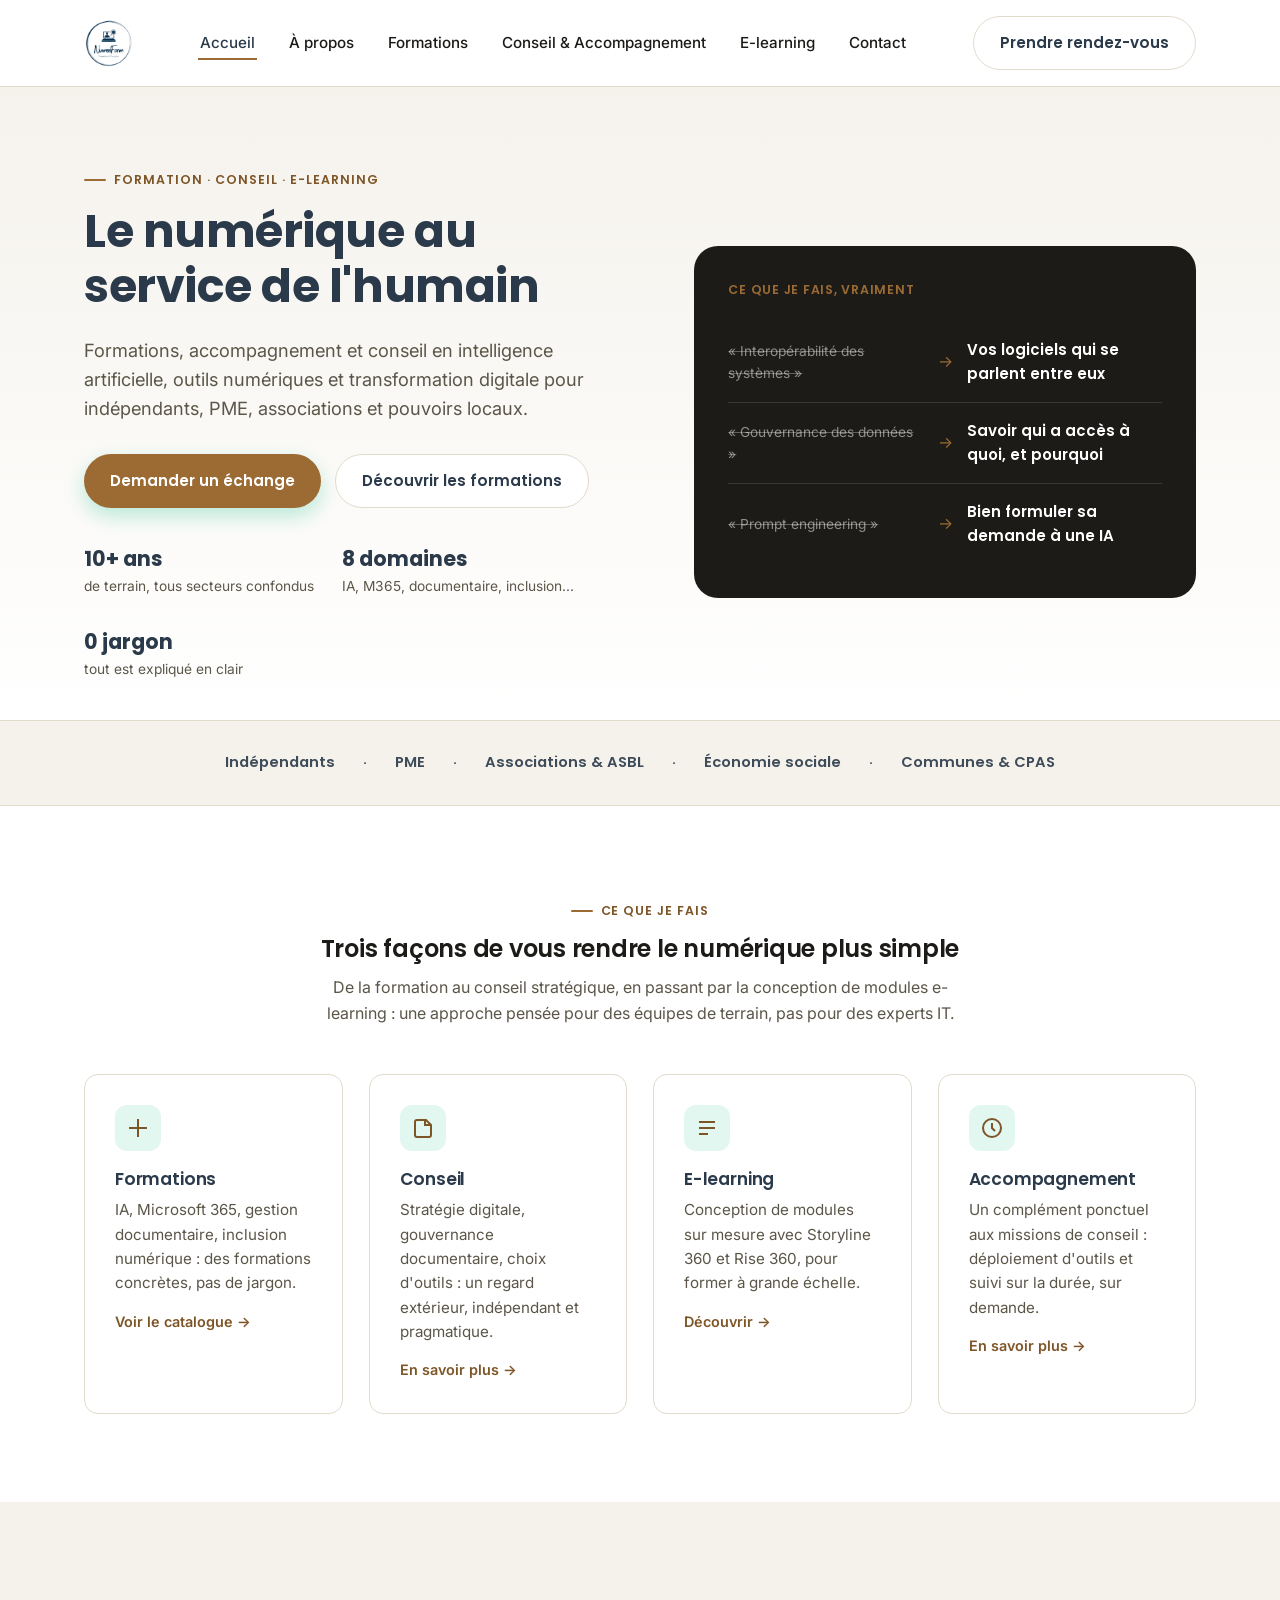
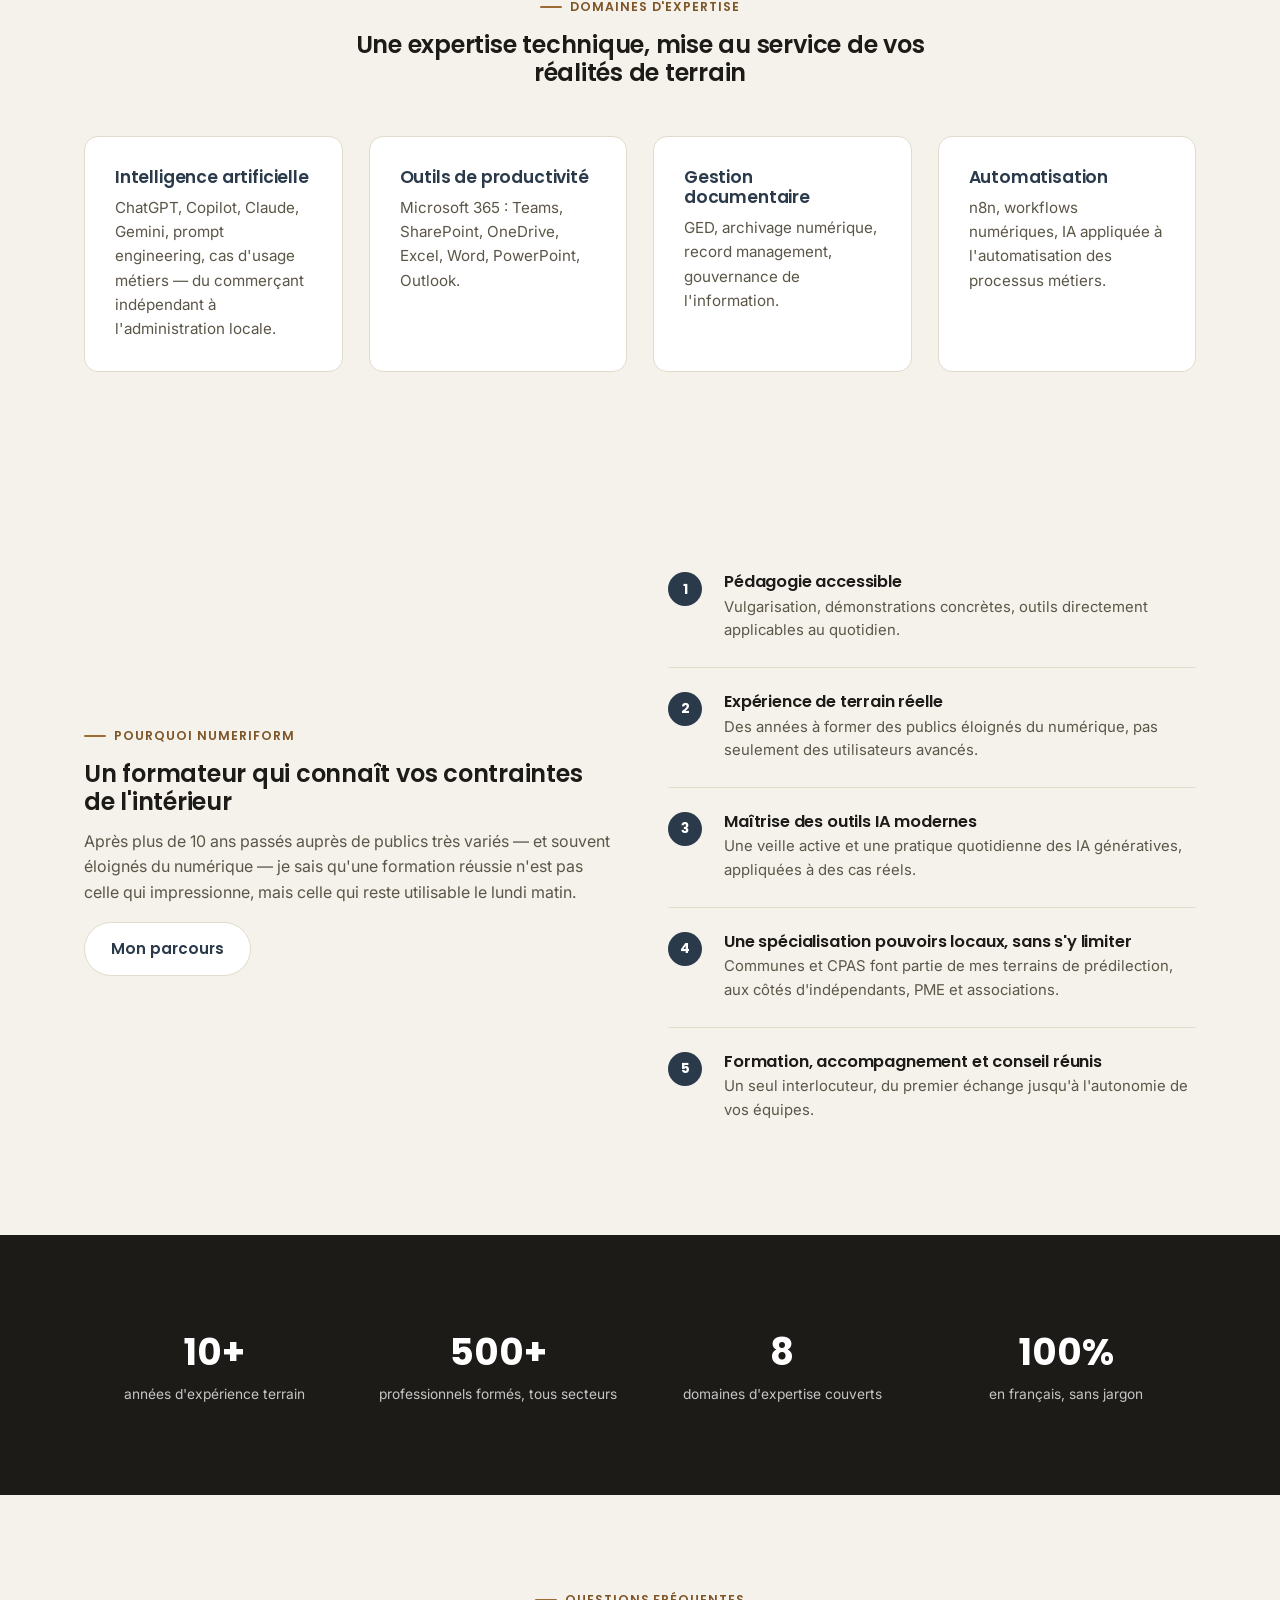
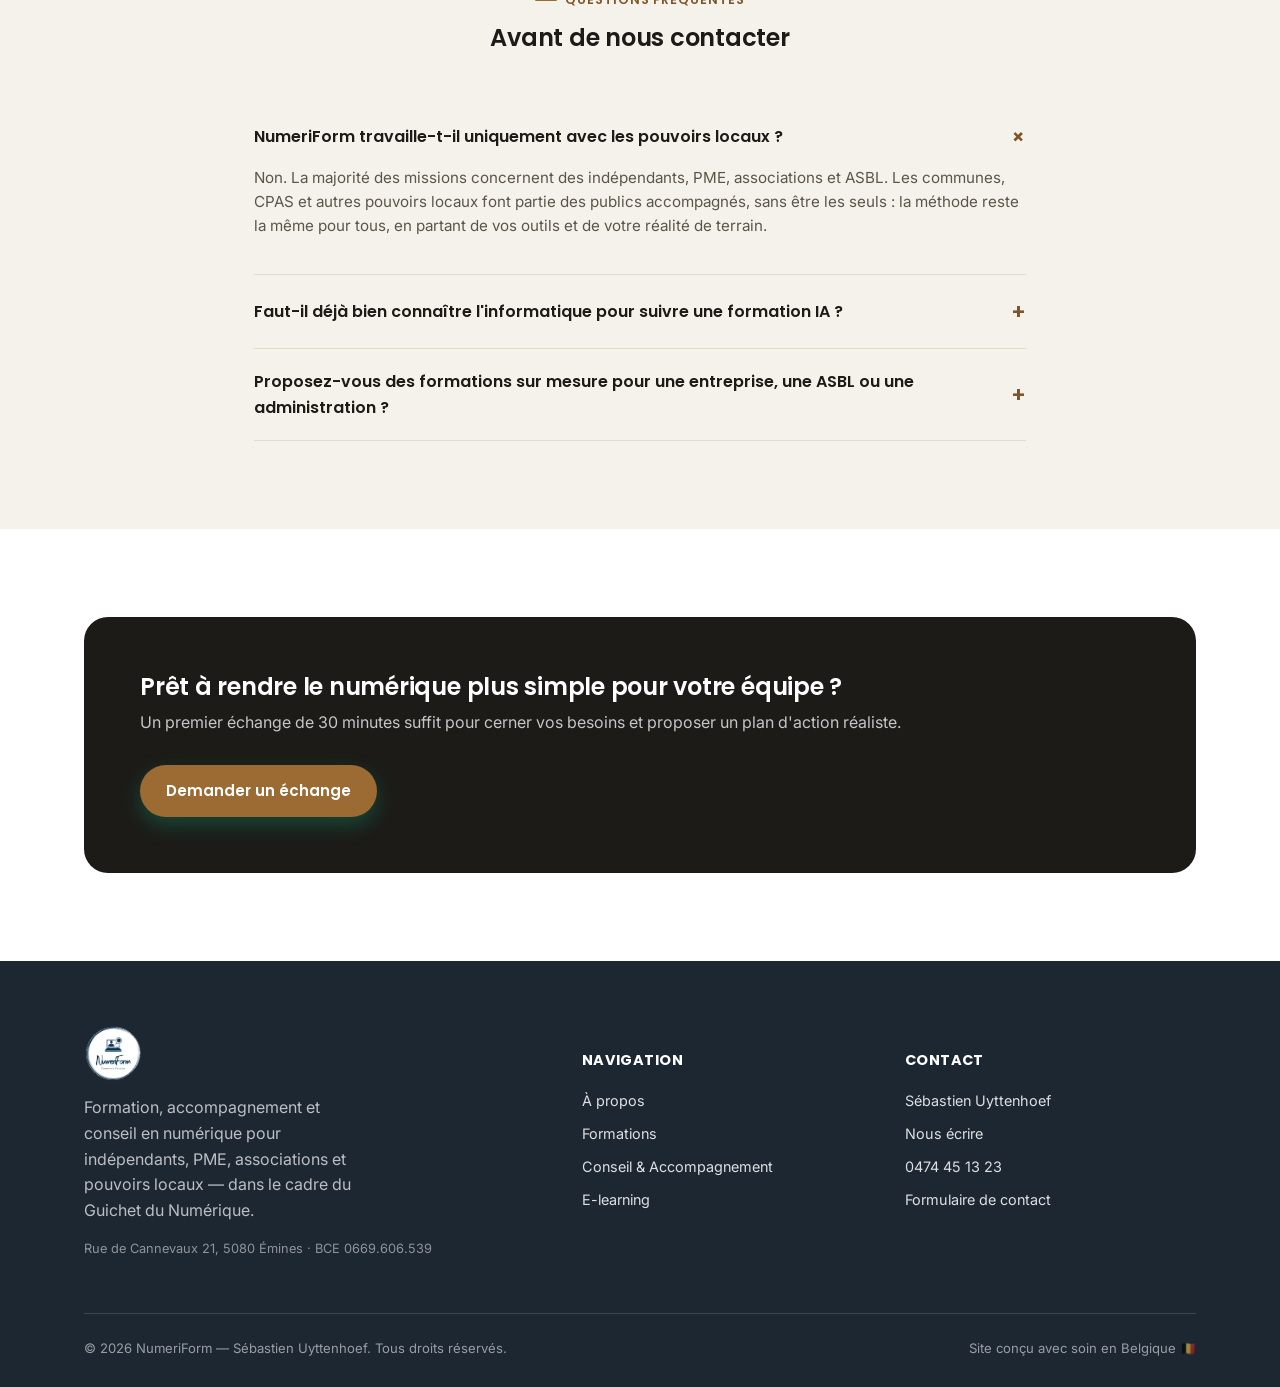
==== commit d25a5b1e: "Refonte : palette sobre, cohérence régionale, rééquilibrage des publics" ====
--- a/index.html
+++ b/index.html
@@ -31,7 +31,6 @@
   "url": "https://www.numeriform.be/",
   "logo": "https://www.numeriform.be/images/logo.png",
   "image": "https://www.numeriform.be/images/logo.png",
-  "email": "s.uyttenhoef@gmail.com",
   "telephone": "+32474451323",
   "address": {
     "@type": "PostalAddress",
@@ -86,9 +85,8 @@
       <li><a href="index.html" aria-current="page">Accueil</a></li>
       <li><a href="a-propos.html">À propos</a></li>
       <li><a href="formations.html">Formations</a></li>
-      <li><a href="accompagnement-conseil.html">Accompagnement &amp; Conseil</a></li>
+      <li><a href="accompagnement-conseil.html">Conseil &amp; Accompagnement</a></li>
       <li><a href="e-learning.html">E-learning</a></li>
-      <li><a href="ressources.html">Ressources</a></li>
       <li><a href="contact.html">Contact</a></li>
     </ul>
     <div class="nav-cta">
@@ -106,11 +104,11 @@
   <section class="hero">
     <div class="container hero-grid">
       <div>
-        <div class="eyebrow">Formation · Accompagnement · Conseil</div>
+        <div class="eyebrow">Formation · Conseil · E-learning</div>
         <h1>Le numérique au service de l'humain</h1>
         <p class="lead">Formations, accompagnement et conseil en intelligence artificielle, outils numériques et transformation digitale pour indépendants, PME, associations et pouvoirs locaux.</p>
         <div class="hero-actions">
-          <a href="contact.html" class="btn btn-primary">Demander un accompagnement</a>
+          <a href="contact.html" class="btn btn-primary">Demander un échange</a>
           <a href="formations.html" class="btn btn-secondary">Découvrir les formations</a>
         </div>
         <div class="hero-trust">
@@ -157,8 +155,8 @@
     <div class="container">
       <div class="section-head center">
         <div class="eyebrow">Ce que je fais</div>
-        <h2>Quatre façons de vous rendre le numérique plus simple</h2>
-        <p>Du diagnostic à la formation, en passant par le conseil stratégique et la conception de modules e-learning : un accompagnement pensé pour des équipes de terrain, pas pour des experts IT.</p>
+        <h2>Trois façons de vous rendre le numérique plus simple</h2>
+        <p>De la formation au conseil stratégique, en passant par la conception de modules e-learning : une approche pensée pour des équipes de terrain, pas pour des experts IT.</p>
       </div>
 
       <div class="grid grid-4">
@@ -169,12 +167,6 @@
           <a href="formations.html" class="card-link">Voir le catalogue →</a>
         </div>
         <div class="card">
-          <div class="card-icon"><svg viewBox="0 0 24 24" fill="none" stroke="currentColor" stroke-width="2"><circle cx="12" cy="12" r="9"/><path d="M12 7v5l3 3"/></svg></div>
-          <h3>Accompagnement</h3>
-          <p>Audit numérique, diagnostic organisationnel, déploiement d'outils collaboratifs, coaching sur la durée.</p>
-          <a href="accompagnement-conseil.html" class="card-link">En savoir plus →</a>
-        </div>
-        <div class="card">
           <div class="card-icon"><svg viewBox="0 0 24 24" fill="none" stroke="currentColor" stroke-width="2"><path d="M4 19V6a2 2 0 0 1 2-2h9l5 5v10a2 2 0 0 1-2 2H6a2 2 0 0 1-2-2Z"/><path d="M14 4v5h5"/></svg></div>
           <h3>Conseil</h3>
           <p>Stratégie digitale, gouvernance documentaire, choix d'outils : un regard extérieur, indépendant et pragmatique.</p>
@@ -185,6 +177,12 @@
           <h3>E-learning</h3>
           <p>Conception de modules sur mesure avec Storyline 360 et Rise 360, pour former à grande échelle.</p>
           <a href="e-learning.html" class="card-link">Découvrir →</a>
+        </div>
+        <div class="card">
+          <div class="card-icon"><svg viewBox="0 0 24 24" fill="none" stroke="currentColor" stroke-width="2"><circle cx="12" cy="12" r="9"/><path d="M12 7v5l3 3"/></svg></div>
+          <h3>Accompagnement</h3>
+          <p>Un complément ponctuel aux missions de conseil : déploiement d'outils et suivi sur la durée, sur demande.</p>
+          <a href="accompagnement-conseil.html" class="card-link">En savoir plus →</a>
         </div>
       </div>
     </div>
@@ -263,40 +261,6 @@
         <div class="stat"><strong>8</strong><span>domaines d'expertise couverts</span></div>
         <div class="stat"><strong>100%</strong><span>en français, sans jargon</span></div>
       </div>
-    </div>
-  </section>
-
-  <!-- TEMOIGNAGES -->
-  <section>
-    <div class="container">
-      <div class="section-head center">
-        <div class="eyebrow">Ils en parlent</div>
-        <h2>Ce que les équipes en disent</h2>
-      </div>
-      <div class="grid grid-3">
-        <div class="testimonial-card">
-          <p class="quote">« Une formation IA enfin adaptée à une petite structure : concrète, sans jargon, avec des exemples tirés de notre quotidien. »</p>
-          <div class="testimonial-who">
-            <div class="avatar">MC</div>
-            <div><strong>Marie C.</strong><span>Indépendante, secteur des services</span></div>
-          </div>
-        </div>
-        <div class="testimonial-card">
-          <p class="quote">« Sébastien a su remettre de l'ordre dans notre gestion documentaire sans bouleverser nos habitudes du jour au lendemain. »</p>
-          <div class="testimonial-who">
-            <div class="avatar">TD</div>
-            <div><strong>Thomas D.</strong><span>Gérant, PME</span></div>
-          </div>
-        </div>
-        <div class="testimonial-card">
-          <p class="quote">« Nos bénévoles, pourtant peu à l'aise avec la technologie, sont repartis avec des outils qu'ils utilisent encore aujourd'hui. »</p>
-          <div class="testimonial-who">
-            <div class="avatar">SL</div>
-            <div><strong>Sophie L.</strong><span>Coordinatrice, ASBL</span></div>
-          </div>
-        </div>
-      </div>
-      <p class="testimonial-note">Témoignages illustratifs représentant des retours typiques de missions ; à remplacer par vos propres références clients.</p>
     </div>
   </section>
 
@@ -330,7 +294,7 @@
           <h2>Prêt à rendre le numérique plus simple pour votre équipe ?</h2>
           <p>Un premier échange de 30 minutes suffit pour cerner vos besoins et proposer un plan d'action réaliste.</p>
         </div>
-        <a href="contact.html" class="btn btn-primary">Demander un accompagnement</a>
+        <a href="contact.html" class="btn btn-primary">Demander un échange</a>
       </div>
     </div>
   </section>
@@ -350,23 +314,15 @@
         <ul>
           <li><a href="a-propos.html">À propos</a></li>
           <li><a href="formations.html">Formations</a></li>
-          <li><a href="accompagnement-conseil.html">Accompagnement &amp; Conseil</a></li>
+          <li><a href="accompagnement-conseil.html">Conseil &amp; Accompagnement</a></li>
           <li><a href="e-learning.html">E-learning</a></li>
-        </ul>
-      </div>
-      <div>
-        <h5>Ressources</h5>
-        <ul>
-          <li><a href="ressources.html">Blog</a></li>
-          <li><a href="ressources.html#ia">Guides IA</a></li>
-          <li><a href="contact.html">Guide gratuit</a></li>
         </ul>
       </div>
       <div>
         <h5>Contact</h5>
         <ul>
           <li>Sébastien Uyttenhoef</li>
-          <li><a href="mailto:s.uyttenhoef@gmail.com">s.uyttenhoef@gmail.com</a></li>
+          <li><a href="mailto:s.numeriform@gmail.com">Nous écrire</a></li>
           <li><a href="tel:+32474451323">0474 45 13 23</a></li>
           <li><a href="contact.html">Formulaire de contact</a></li>
         </ul>
--- a/css/style.css
+++ b/css/style.css
@@ -509,7 +509,7 @@
 }
 .footer-grid {
   display: grid;
-  grid-template-columns: 1.4fr 1fr 1fr 1fr;
+  grid-template-columns: 1.6fr 1fr 1fr;
   gap: 32px;
   padding-bottom: 40px;
   border-bottom: 1px solid rgba(255,255,255,0.14);
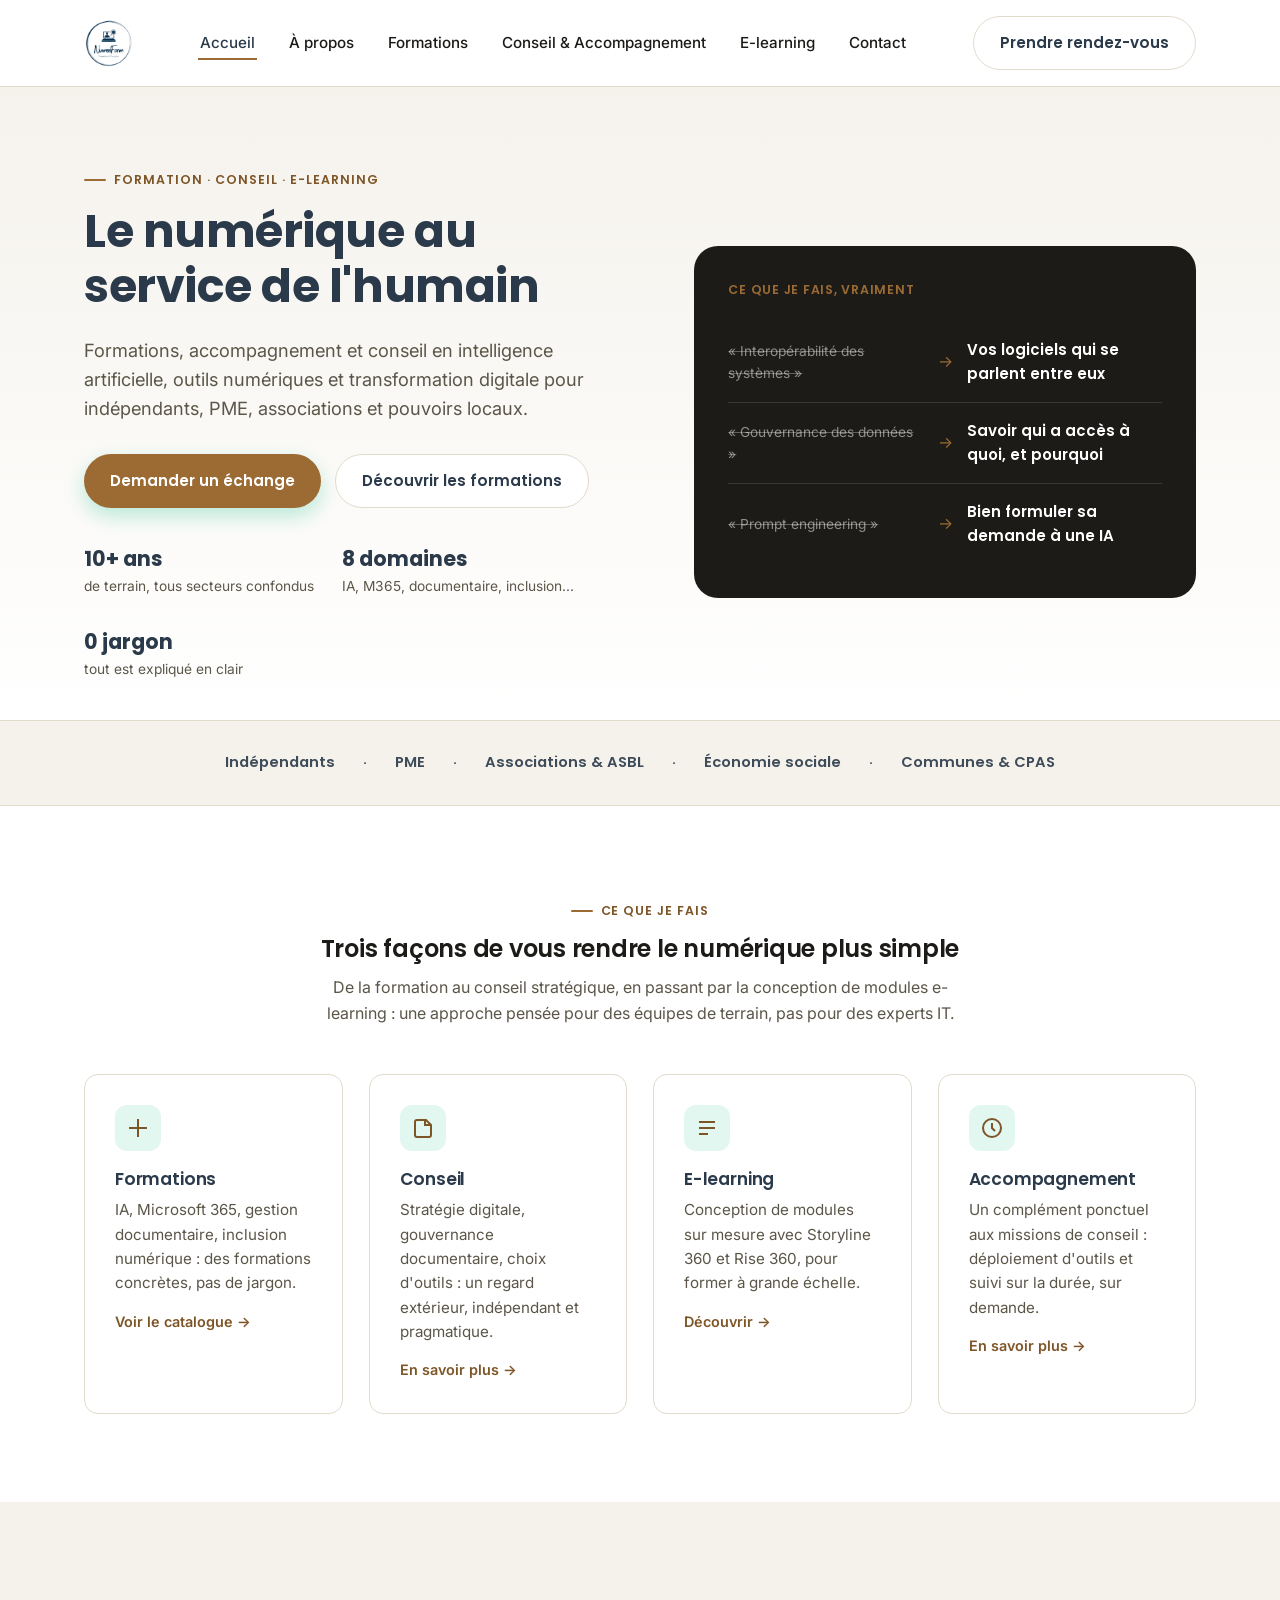
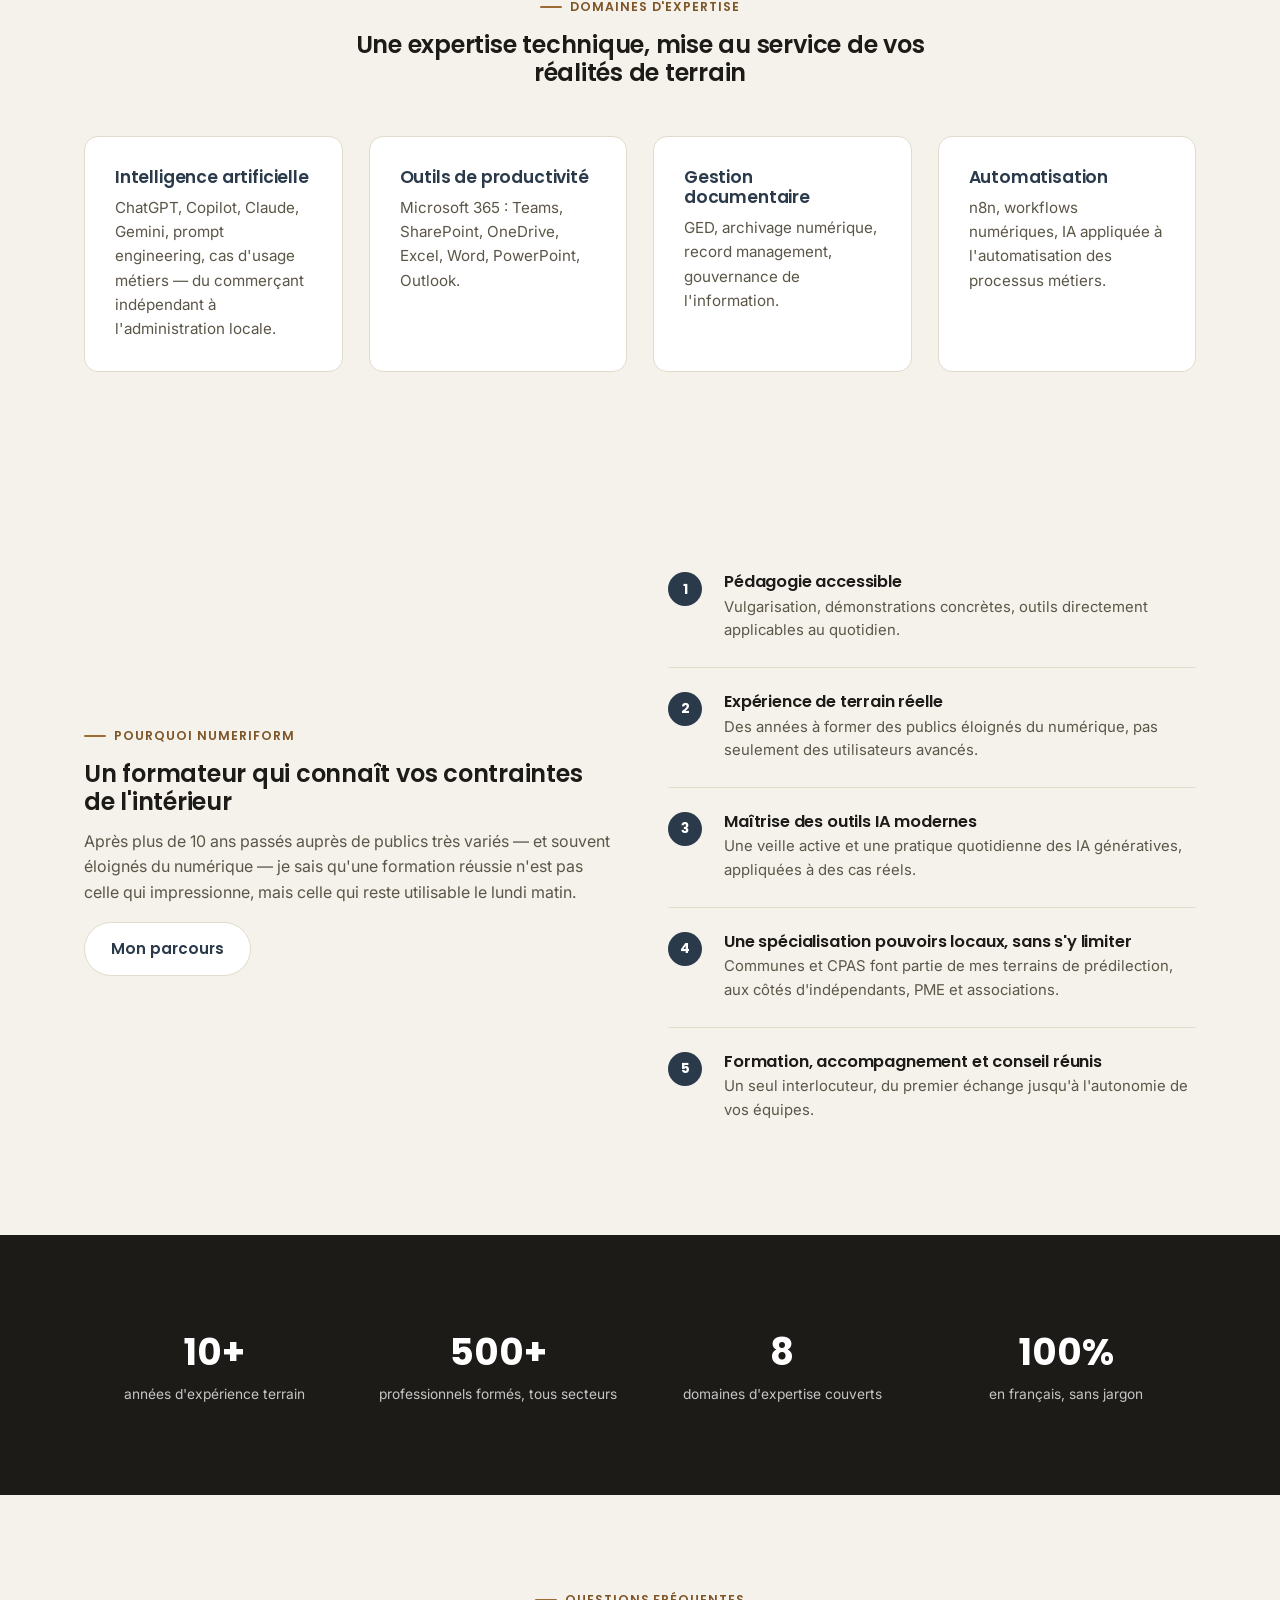
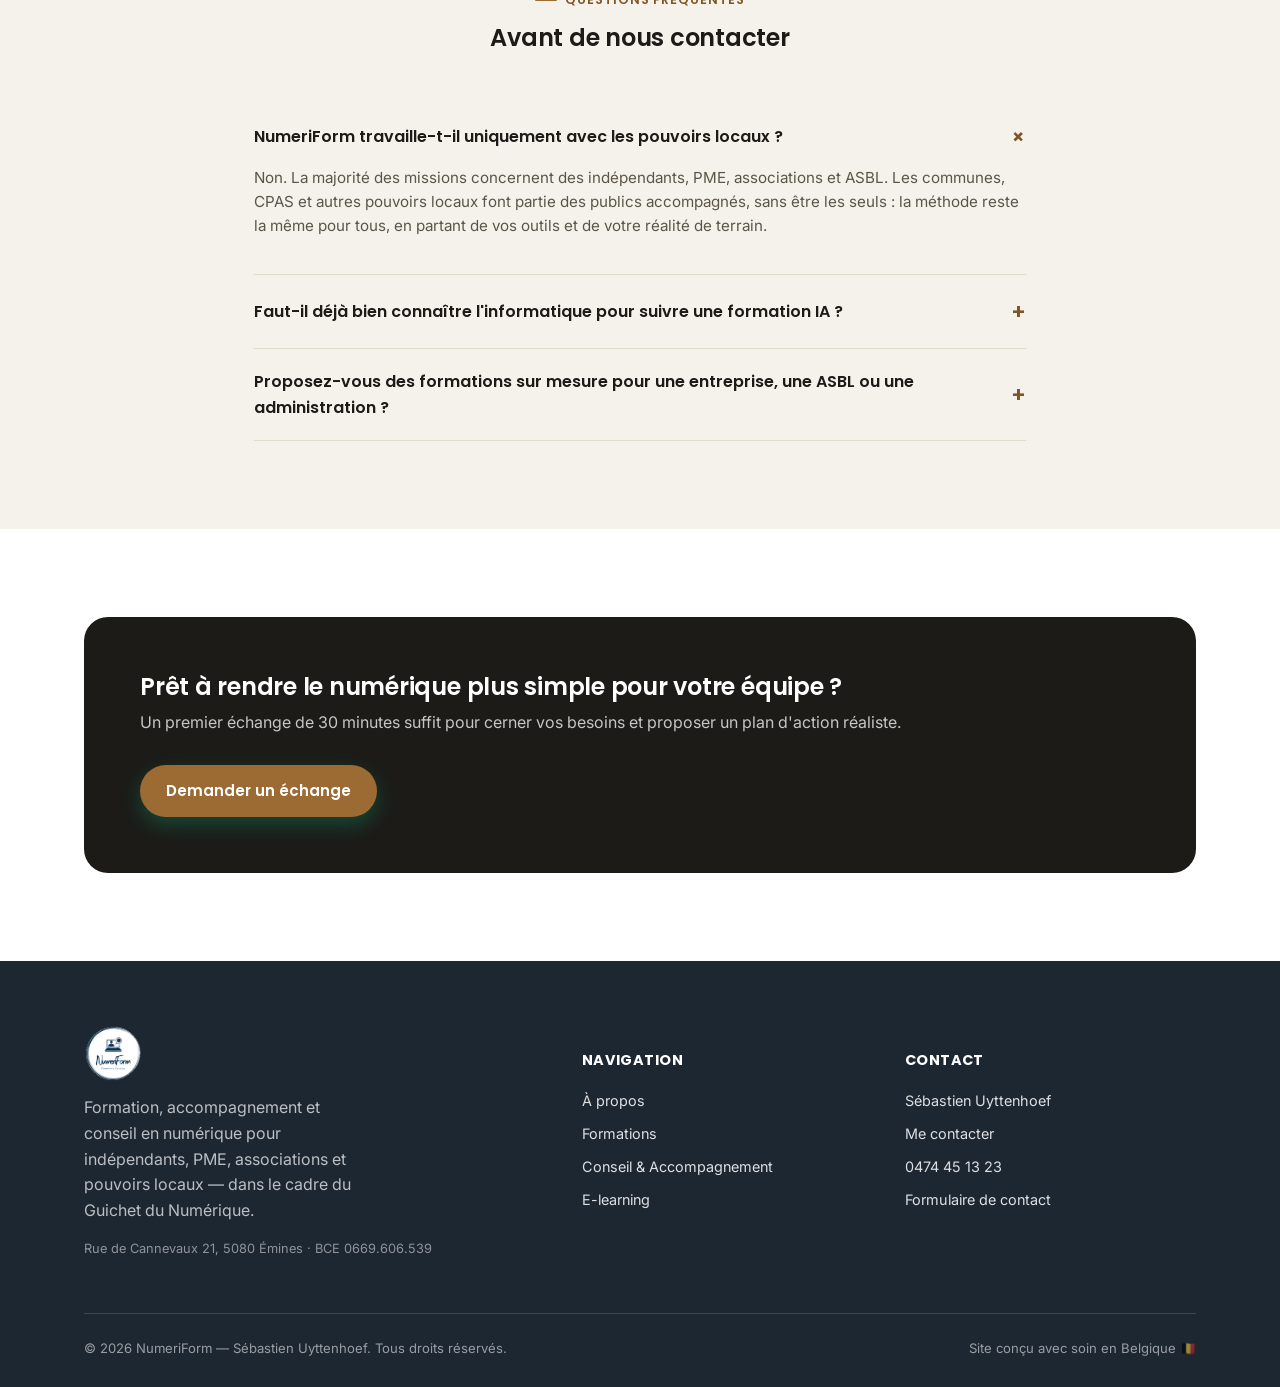
==== commit 14dc4e0b: "Me contacter, mention coopérateur GdN, formations in-house/distance" ====
--- a/index.html
+++ b/index.html
@@ -68,7 +68,7 @@
       "name": "Proposez-vous des formations sur mesure pour une administration ou une ASBL ?",
       "acceptedAnswer": {
         "@type": "Answer",
-        "text": "Oui, chaque formation ou mission d'accompagnement est adaptée au contexte, aux outils et au niveau réel de l'équipe, que ce soit en présentiel, à distance ou via un module e-learning dédié."
+        "text": "Oui, chaque formation ou mission d'accompagnement est adaptée au contexte, aux outils et au niveau réel de l'équipe, que ce soit en in-house, à distance ou via un module e-learning dédié."
       }
     }
   ]
@@ -281,7 +281,7 @@
       </details>
       <details class="faq-item">
         <summary>Proposez-vous des formations sur mesure pour une entreprise, une ASBL ou une administration ?</summary>
-        <p>Oui, chaque formation ou mission d'accompagnement est adaptée au contexte, aux outils et au niveau réel de l'équipe, que ce soit en présentiel, à distance ou via un module e-learning dédié.</p>
+        <p>Oui, chaque formation ou mission d'accompagnement est adaptée au contexte, aux outils et au niveau réel de l'équipe, que ce soit en in-house, à distance ou via un module e-learning dédié.</p>
       </details>
     </div>
   </section>
@@ -322,7 +322,7 @@
         <h5>Contact</h5>
         <ul>
           <li>Sébastien Uyttenhoef</li>
-          <li><a href="mailto:s.numeriform@gmail.com">Nous écrire</a></li>
+          <li><a href="mailto:s.numeriform@gmail.com">Me contacter</a></li>
           <li><a href="tel:+32474451323">0474 45 13 23</a></li>
           <li><a href="contact.html">Formulaire de contact</a></li>
         </ul>
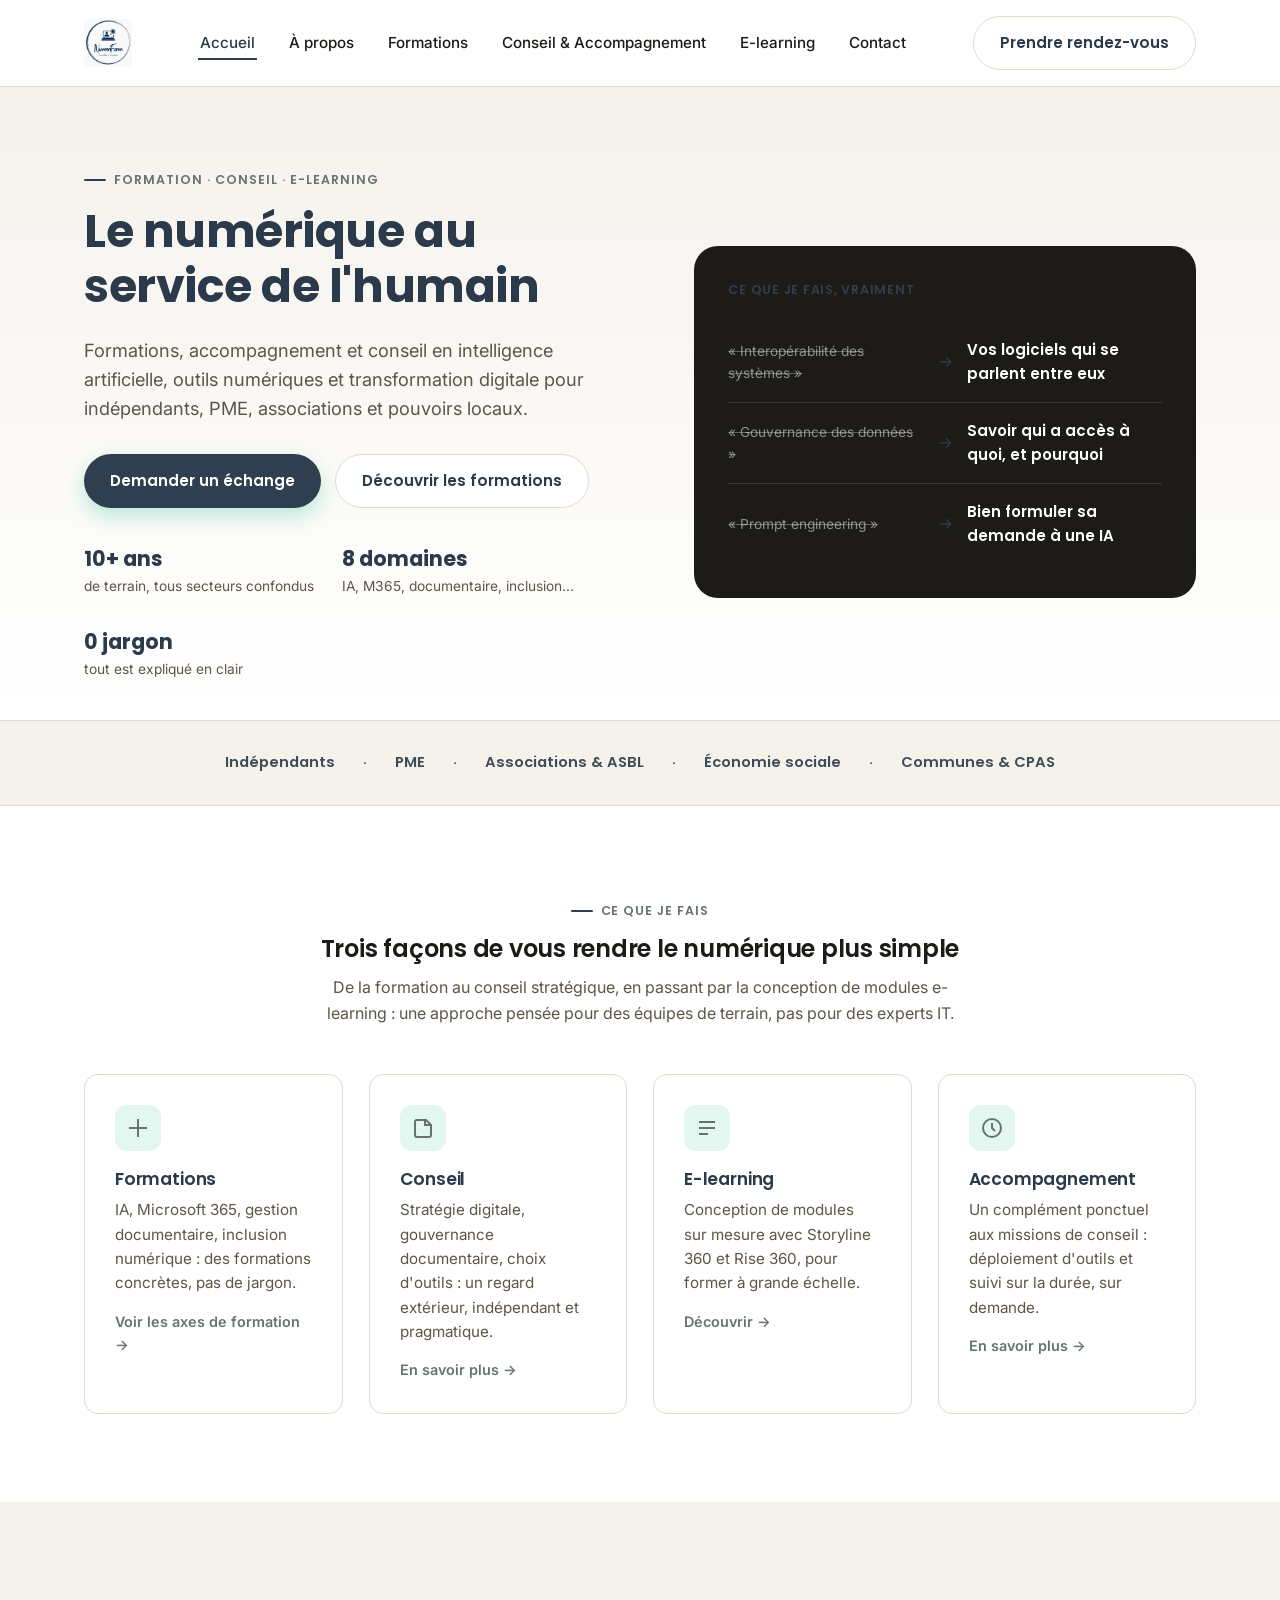
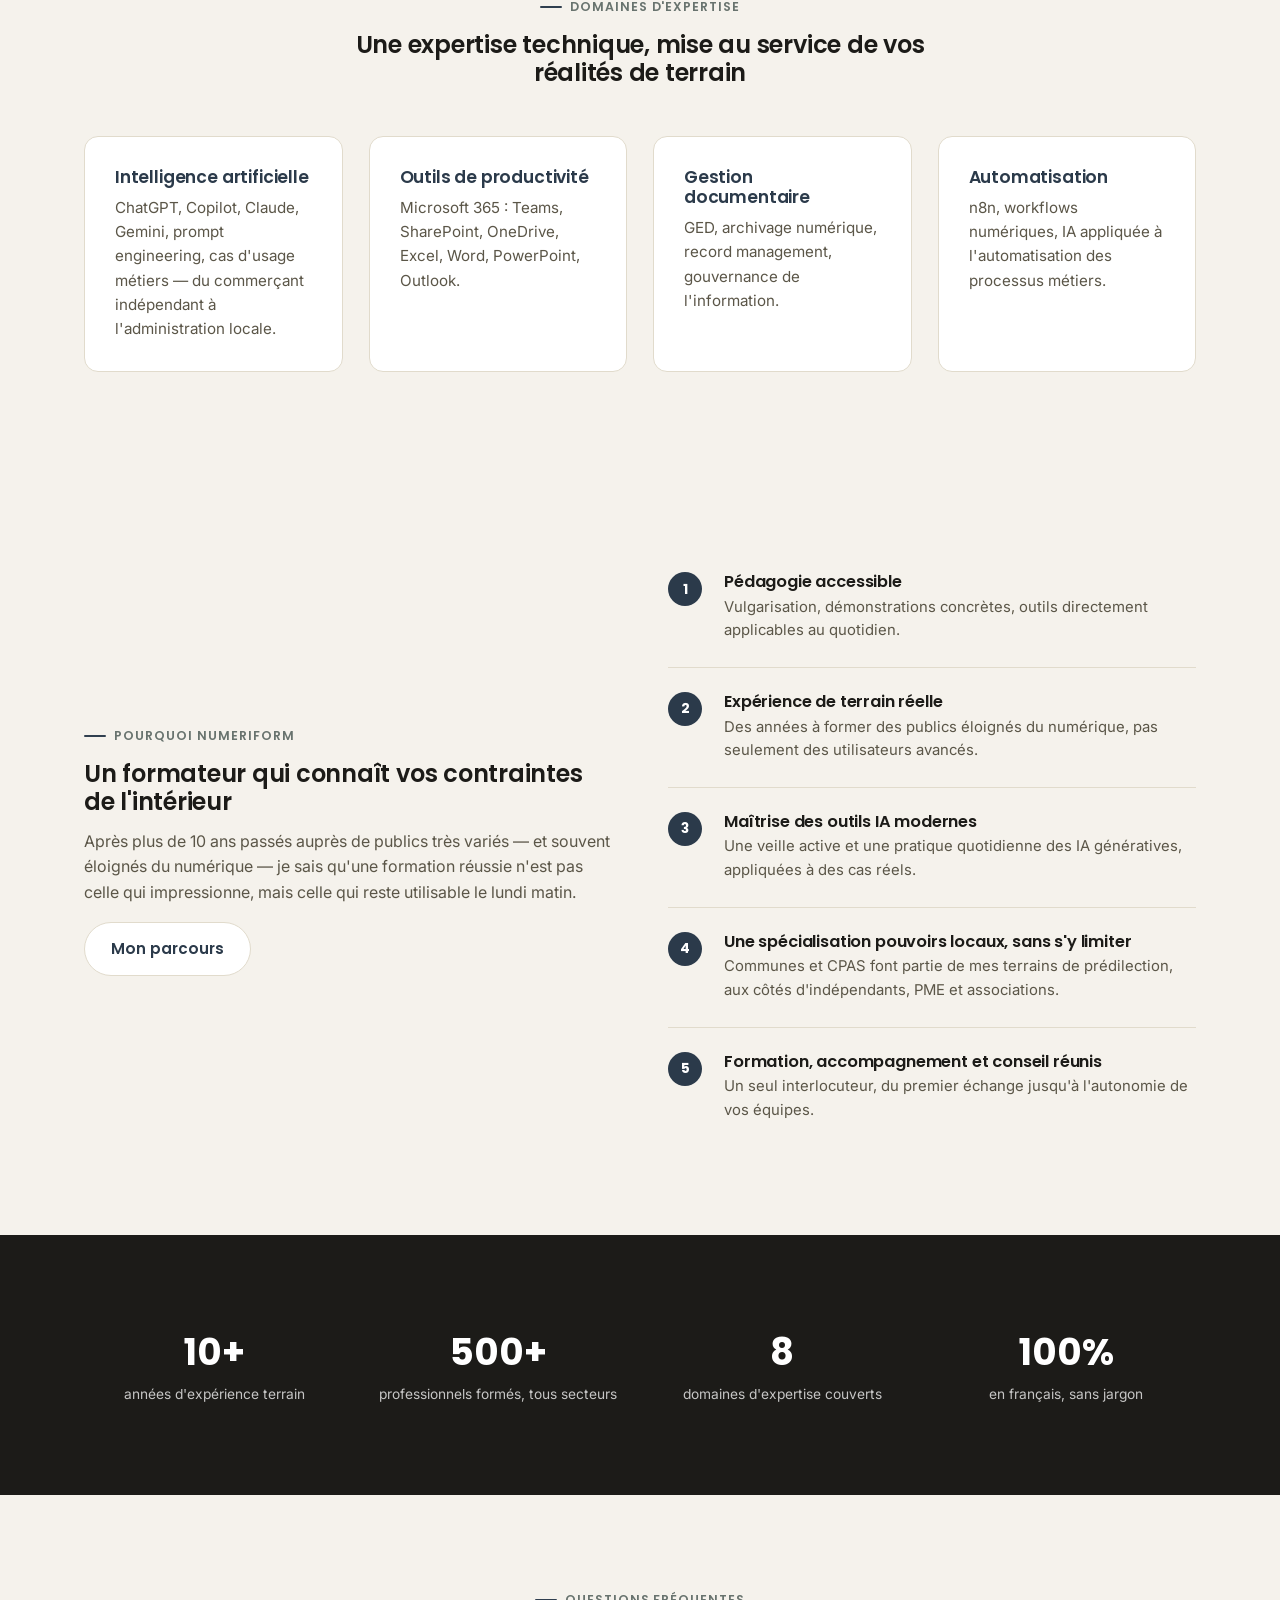
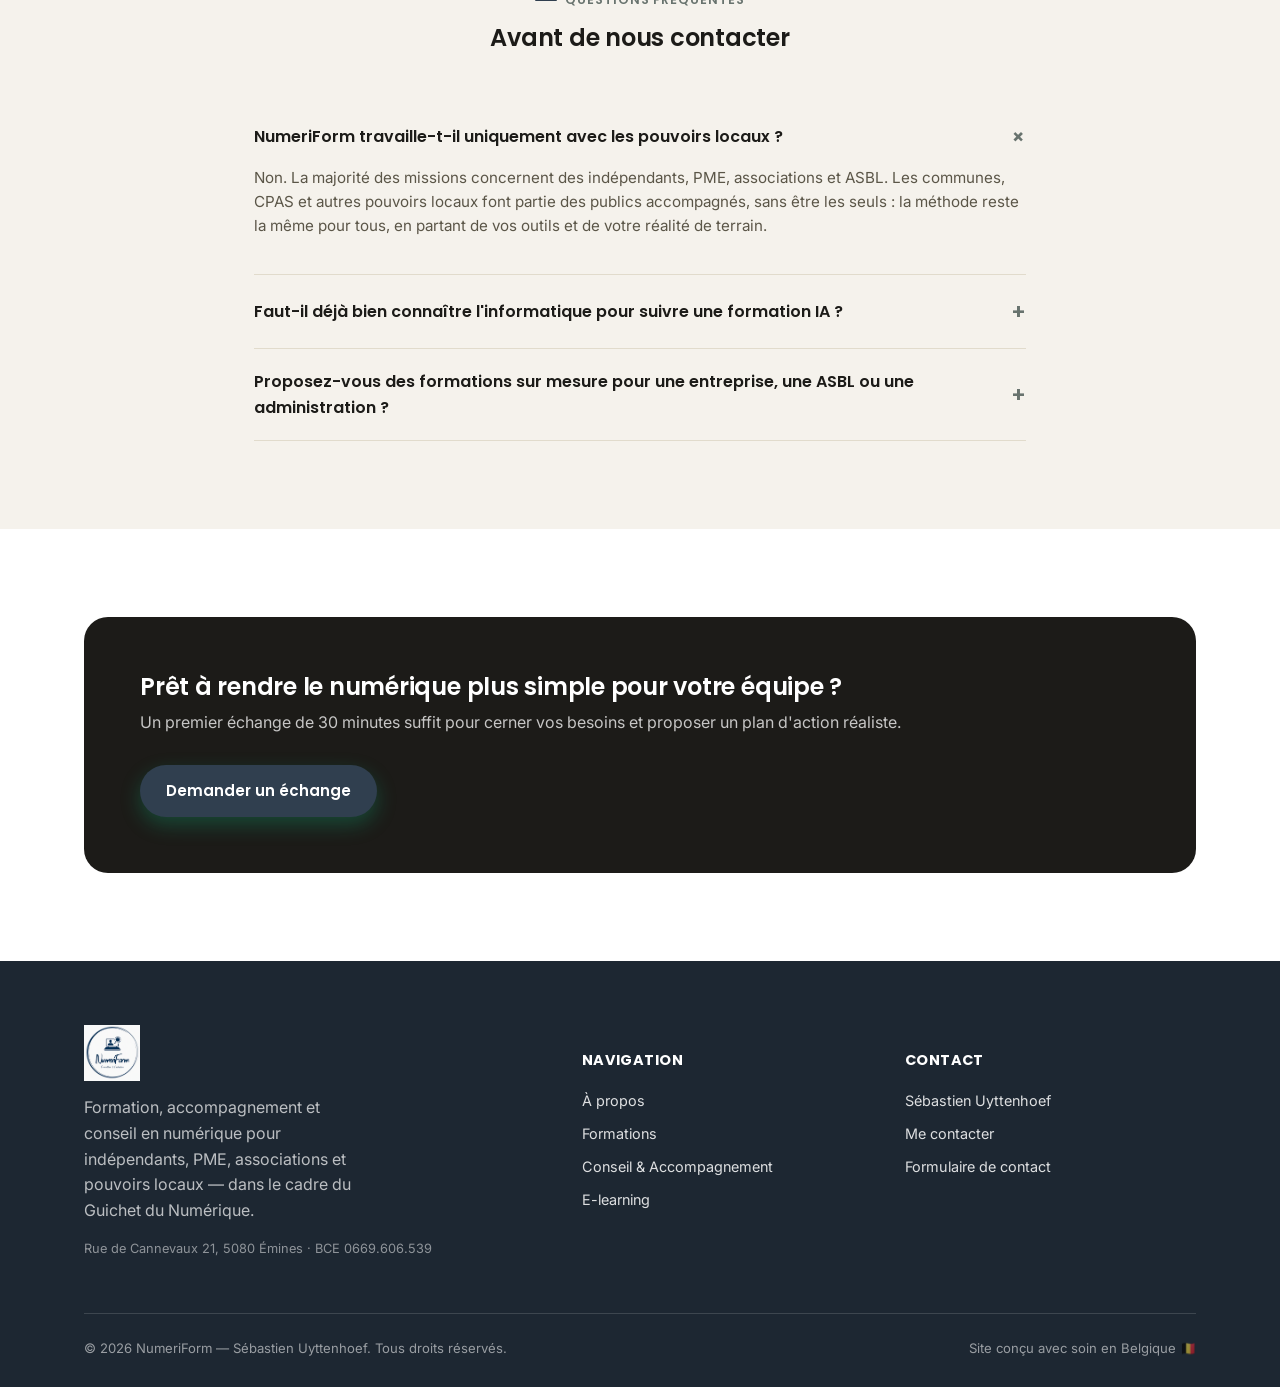
==== commit ebf94954: "Nouveau logo, formations par thématiques, suppression barres eyebrow et GSM" ====
--- a/index.html
+++ b/index.html
@@ -31,7 +31,6 @@
   "url": "https://www.numeriform.be/",
   "logo": "https://www.numeriform.be/images/logo.png",
   "image": "https://www.numeriform.be/images/logo.png",
-  "telephone": "+32474451323",
   "address": {
     "@type": "PostalAddress",
     "streetAddress": "Rue de Cannevaux 21",
@@ -164,7 +163,7 @@
           <div class="card-icon"><svg viewBox="0 0 24 24" fill="none" stroke="currentColor" stroke-width="2"><path d="M12 3v18M3 12h18"/></svg></div>
           <h3>Formations</h3>
           <p>IA, Microsoft 365, gestion documentaire, inclusion numérique : des formations concrètes, pas de jargon.</p>
-          <a href="formations.html" class="card-link">Voir le catalogue →</a>
+          <a href="formations.html" class="card-link">Voir les axes de formation →</a>
         </div>
         <div class="card">
           <div class="card-icon"><svg viewBox="0 0 24 24" fill="none" stroke="currentColor" stroke-width="2"><path d="M4 19V6a2 2 0 0 1 2-2h9l5 5v10a2 2 0 0 1-2 2H6a2 2 0 0 1-2-2Z"/><path d="M14 4v5h5"/></svg></div>
@@ -323,7 +322,6 @@
         <ul>
           <li>Sébastien Uyttenhoef</li>
           <li><a href="mailto:s.numeriform@gmail.com">Me contacter</a></li>
-          <li><a href="tel:+32474451323">0474 45 13 23</a></li>
           <li><a href="contact.html">Formulaire de contact</a></li>
         </ul>
       </div>
--- a/css/style.css
+++ b/css/style.css
@@ -11,8 +11,8 @@
   --blue-deep: #2B3A4A;        /* ardoise foncée (titres, fonds) */
   --blue-deep-dark: #1D2732;   /* ardoise quasi noire (footer) */
   --blue-light: #56697C;       /* ardoise moyenne (texte secondaire sur fond foncé) */
-  --green: #9C6B33;            /* bronze — accent unique, sobre */
-  --green-dark: #7E5527;
+  --green: #303f4f ;            /* bronze — accent unique, sobre */
+  --green-dark: #68736e;
   --white: #FFFFFF;
   --gray-50: #F5F2EC;          /* papier chaud (remplace le gris-bleu pastel) */
   --gray-100: #EEE9DF;
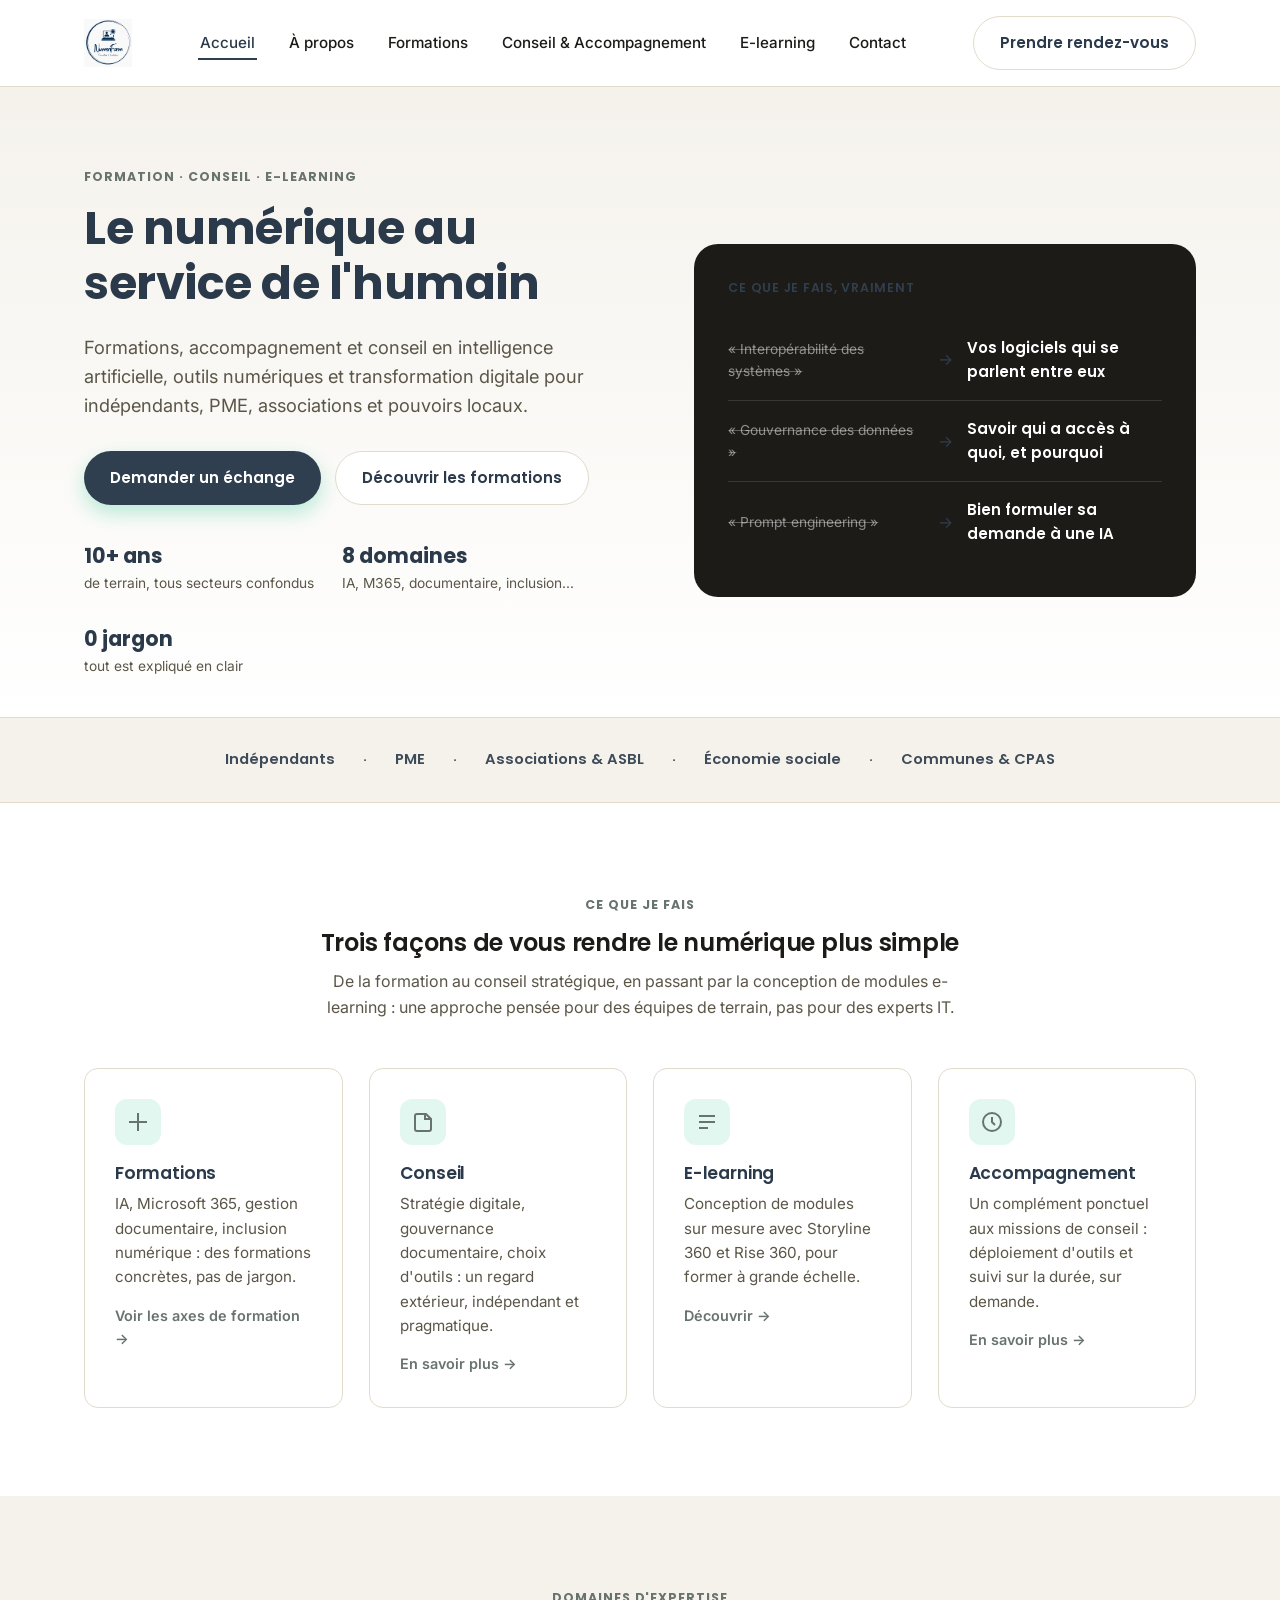
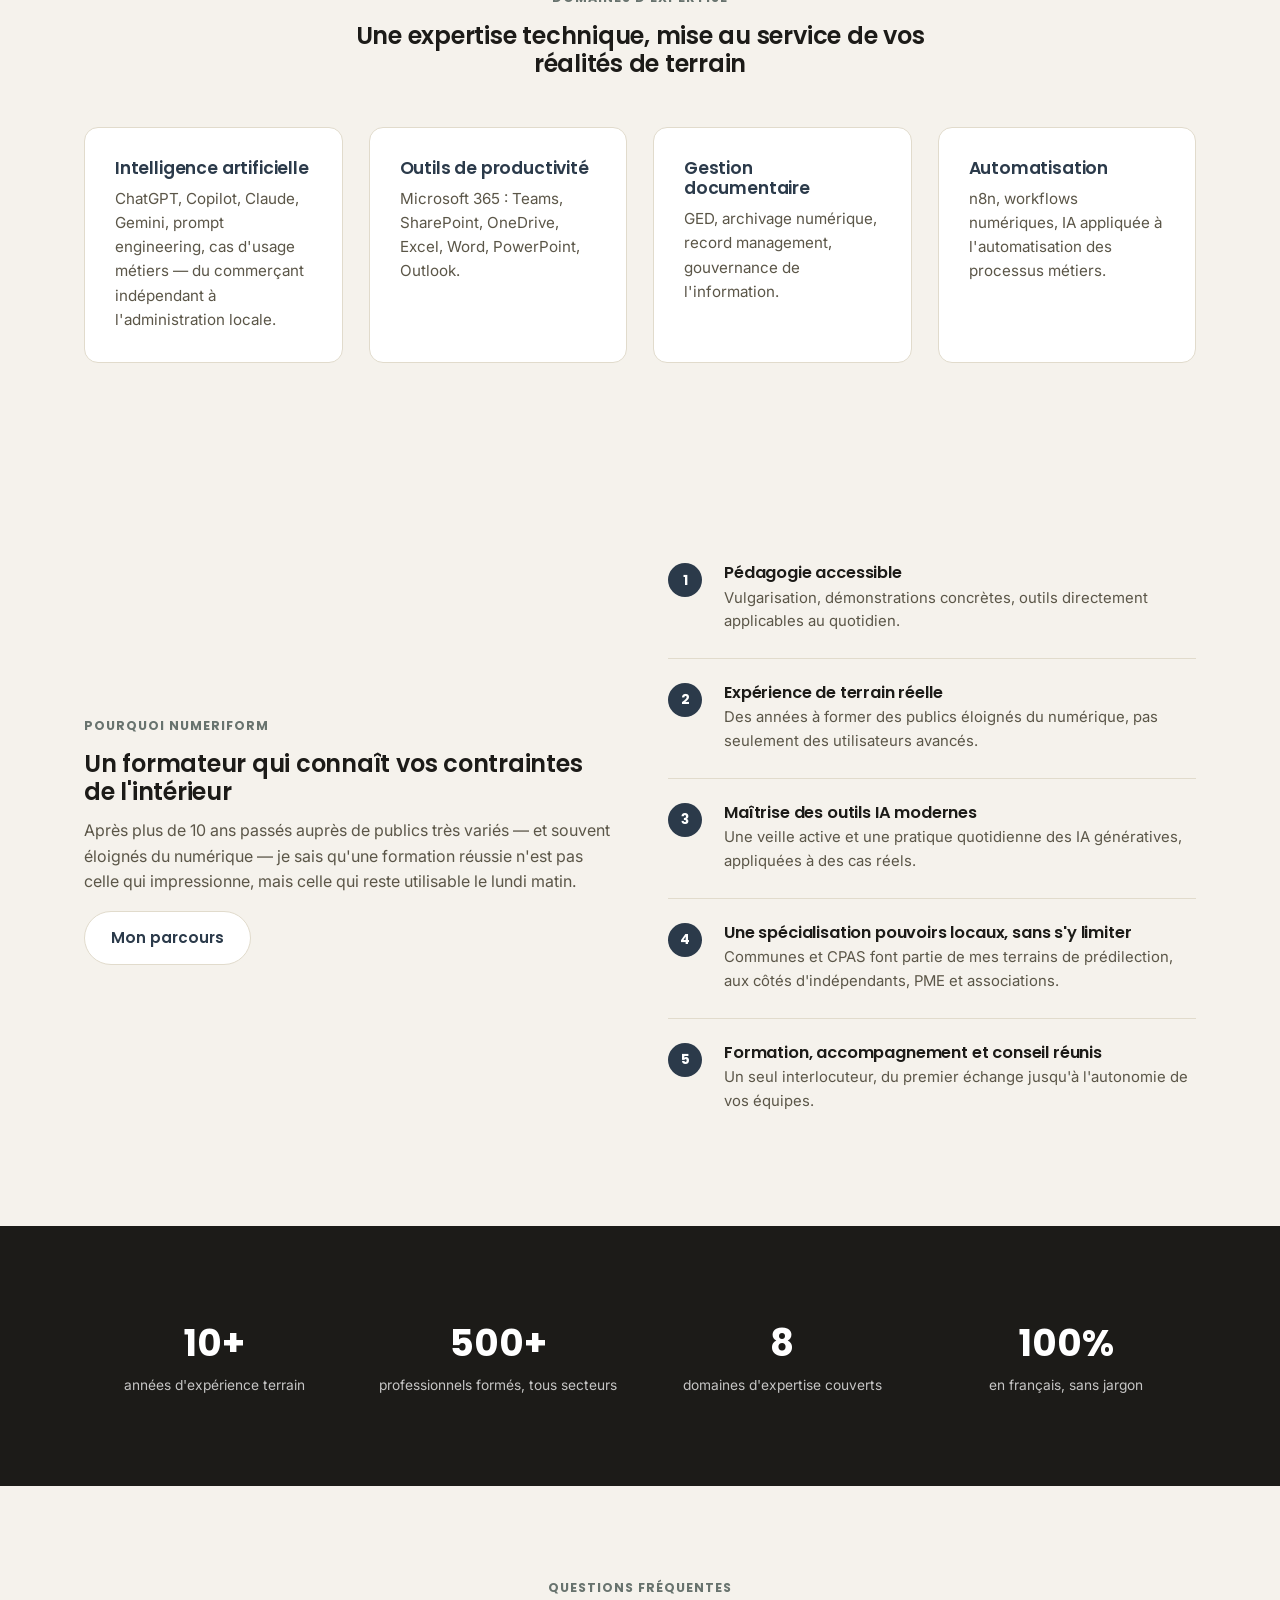
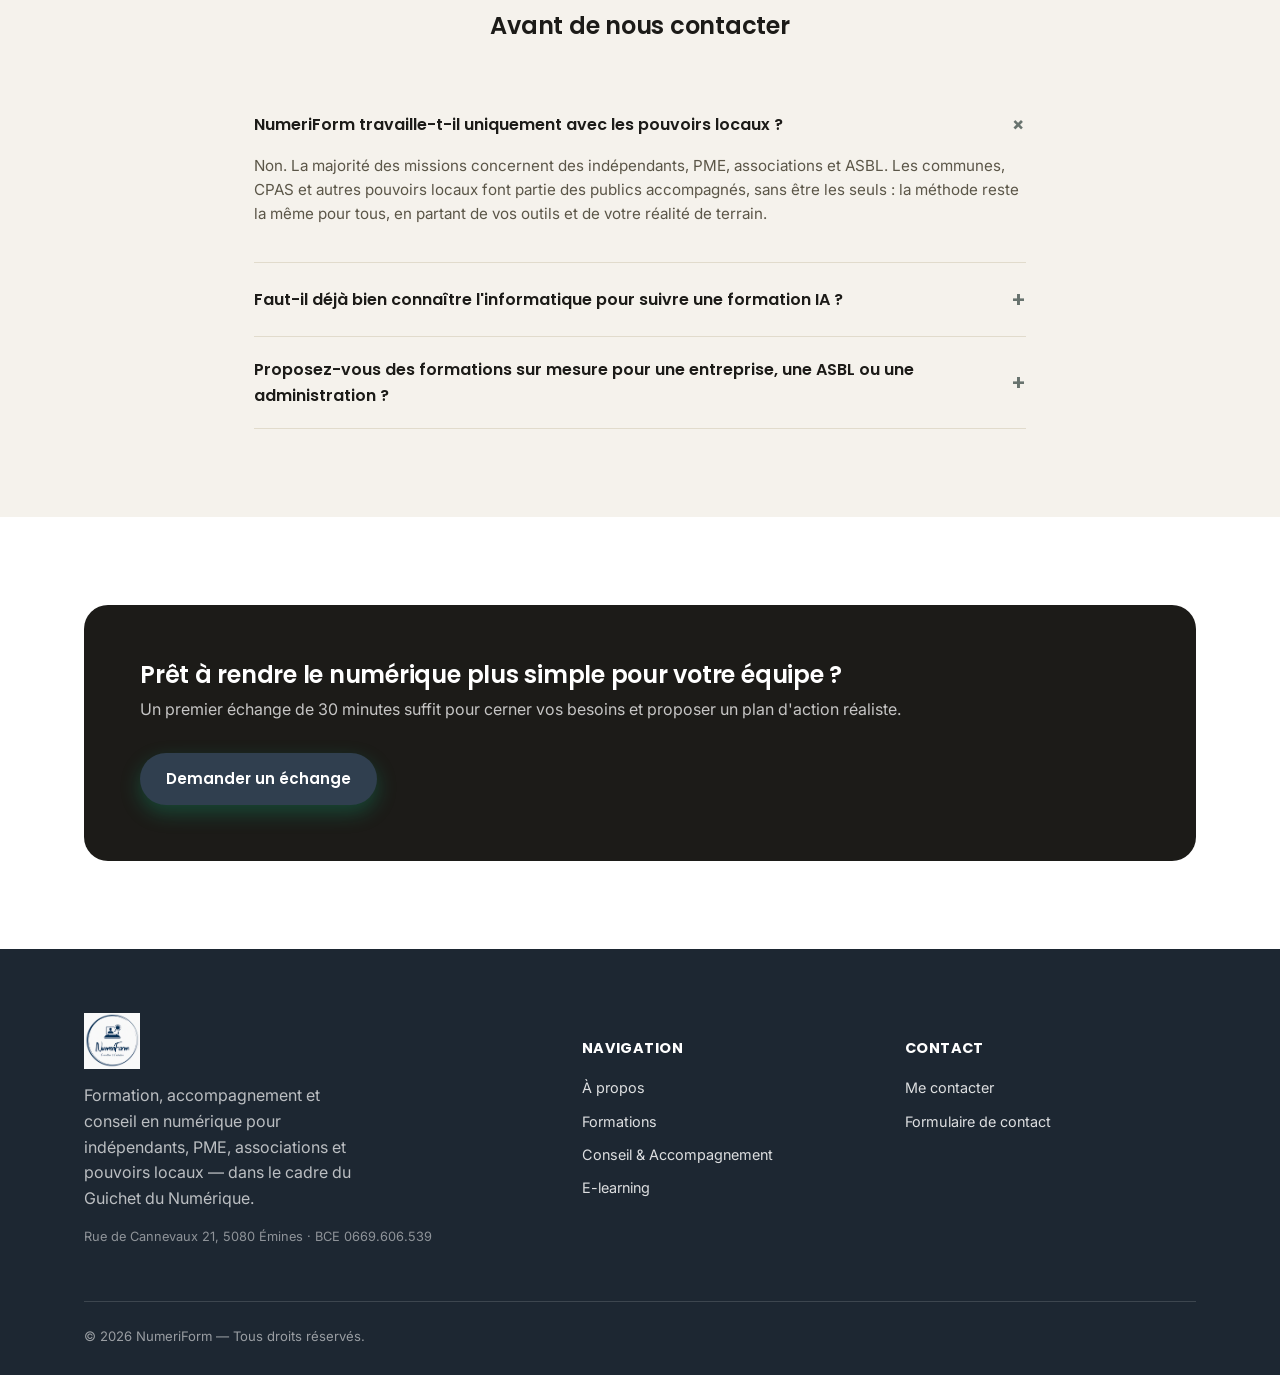
==== commit ff5f4321: "Suppression barres eyebrow" ====
--- a/index.html
+++ b/index.html
@@ -320,15 +320,14 @@
       <div>
         <h5>Contact</h5>
         <ul>
-          <li>Sébastien Uyttenhoef</li>
           <li><a href="mailto:s.numeriform@gmail.com">Me contacter</a></li>
           <li><a href="contact.html">Formulaire de contact</a></li>
         </ul>
       </div>
     </div>
     <div class="footer-bottom">
-      <span>© <span data-year></span> NumeriForm — Sébastien Uyttenhoef. Tous droits réservés.</span>
-      <span>Site conçu avec soin en Belgique 🇧🇪</span>
+      <span>© <span data-year></span> NumeriForm — Tous droits réservés.</span>
+
     </div>
   </div>
 </footer>
--- a/css/style.css
+++ b/css/style.css
@@ -92,19 +92,11 @@
   gap: 8px;
   font-family: var(--font-display);
   font-size: 0.78rem;
-  font-weight: 600;
+  font-weight: 700;
   letter-spacing: 0.08em;
   text-transform: uppercase;
   color: var(--green-dark);
   margin-bottom: 14px;
-}
-
-.eyebrow::before {
-  content: "";
-  width: 22px;
-  height: 2px;
-  background: var(--green);
-  border-radius: 2px;
 }
 
 .section-head {
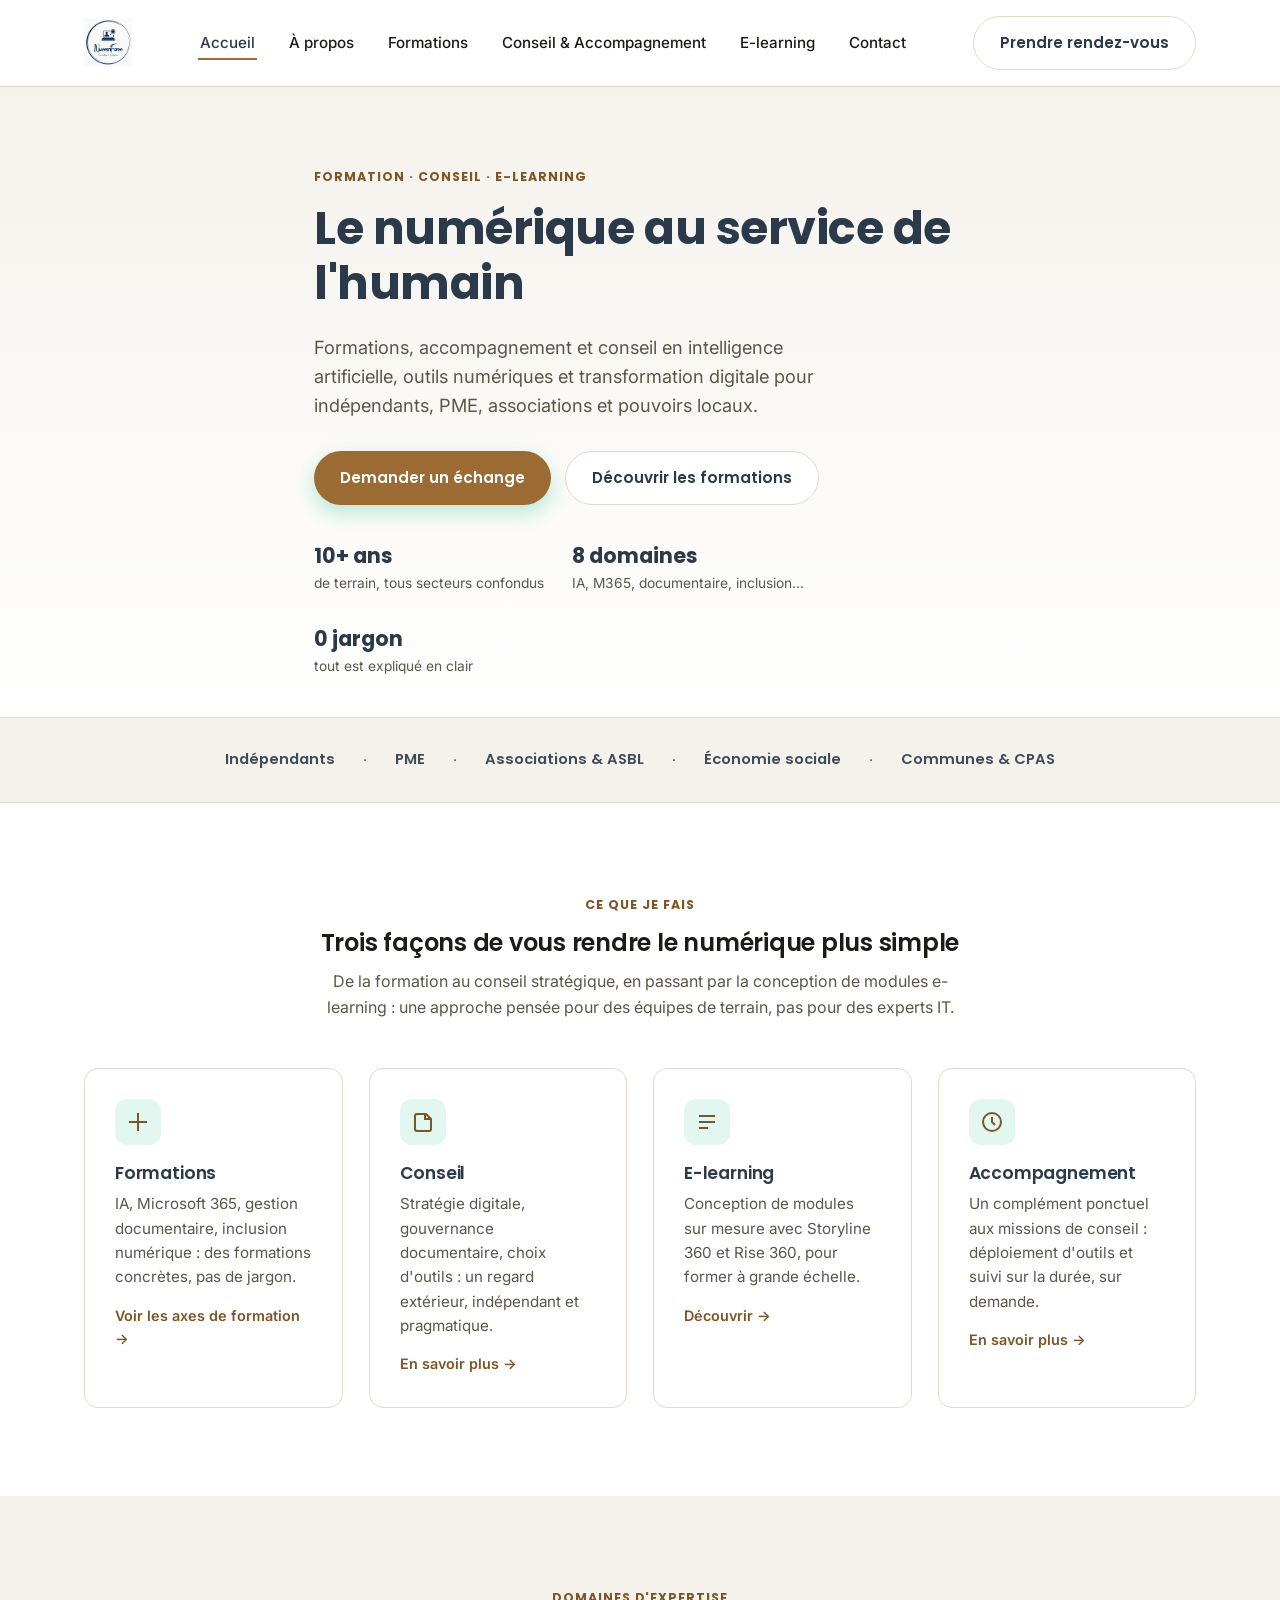
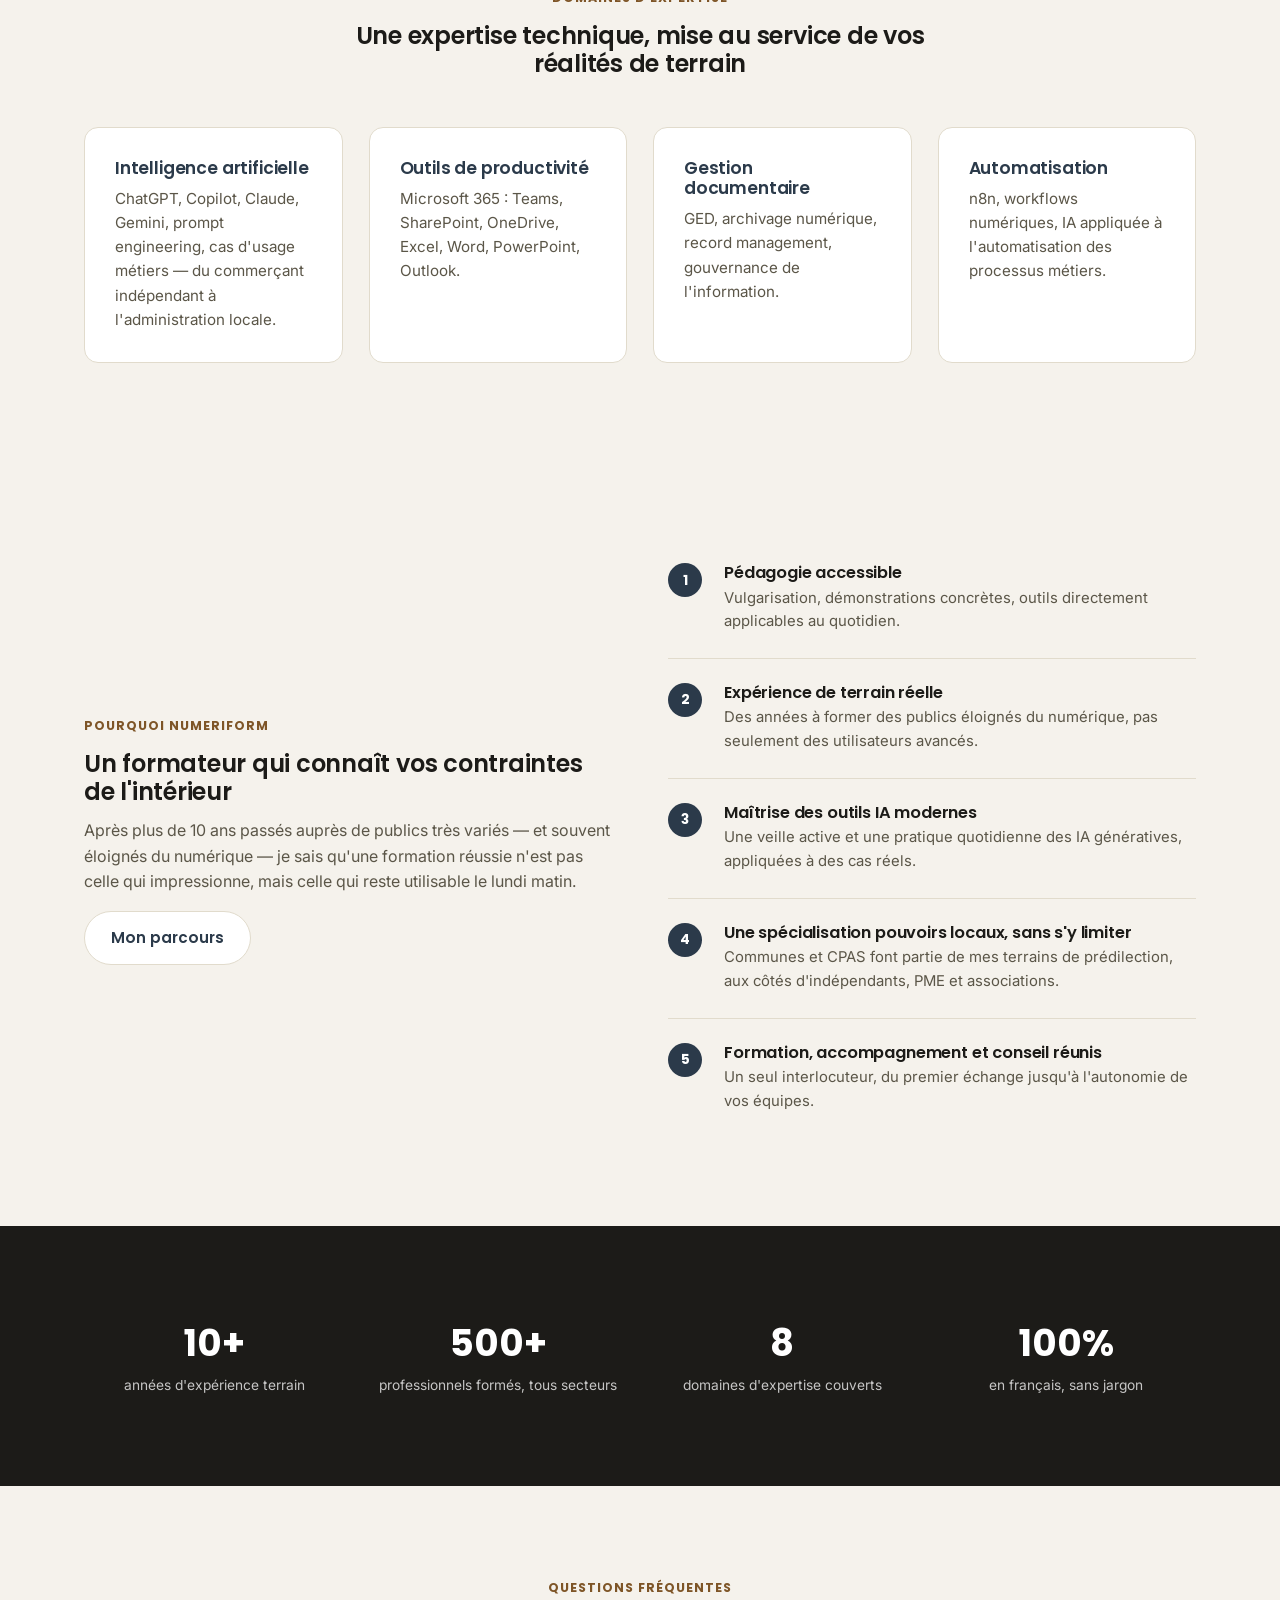
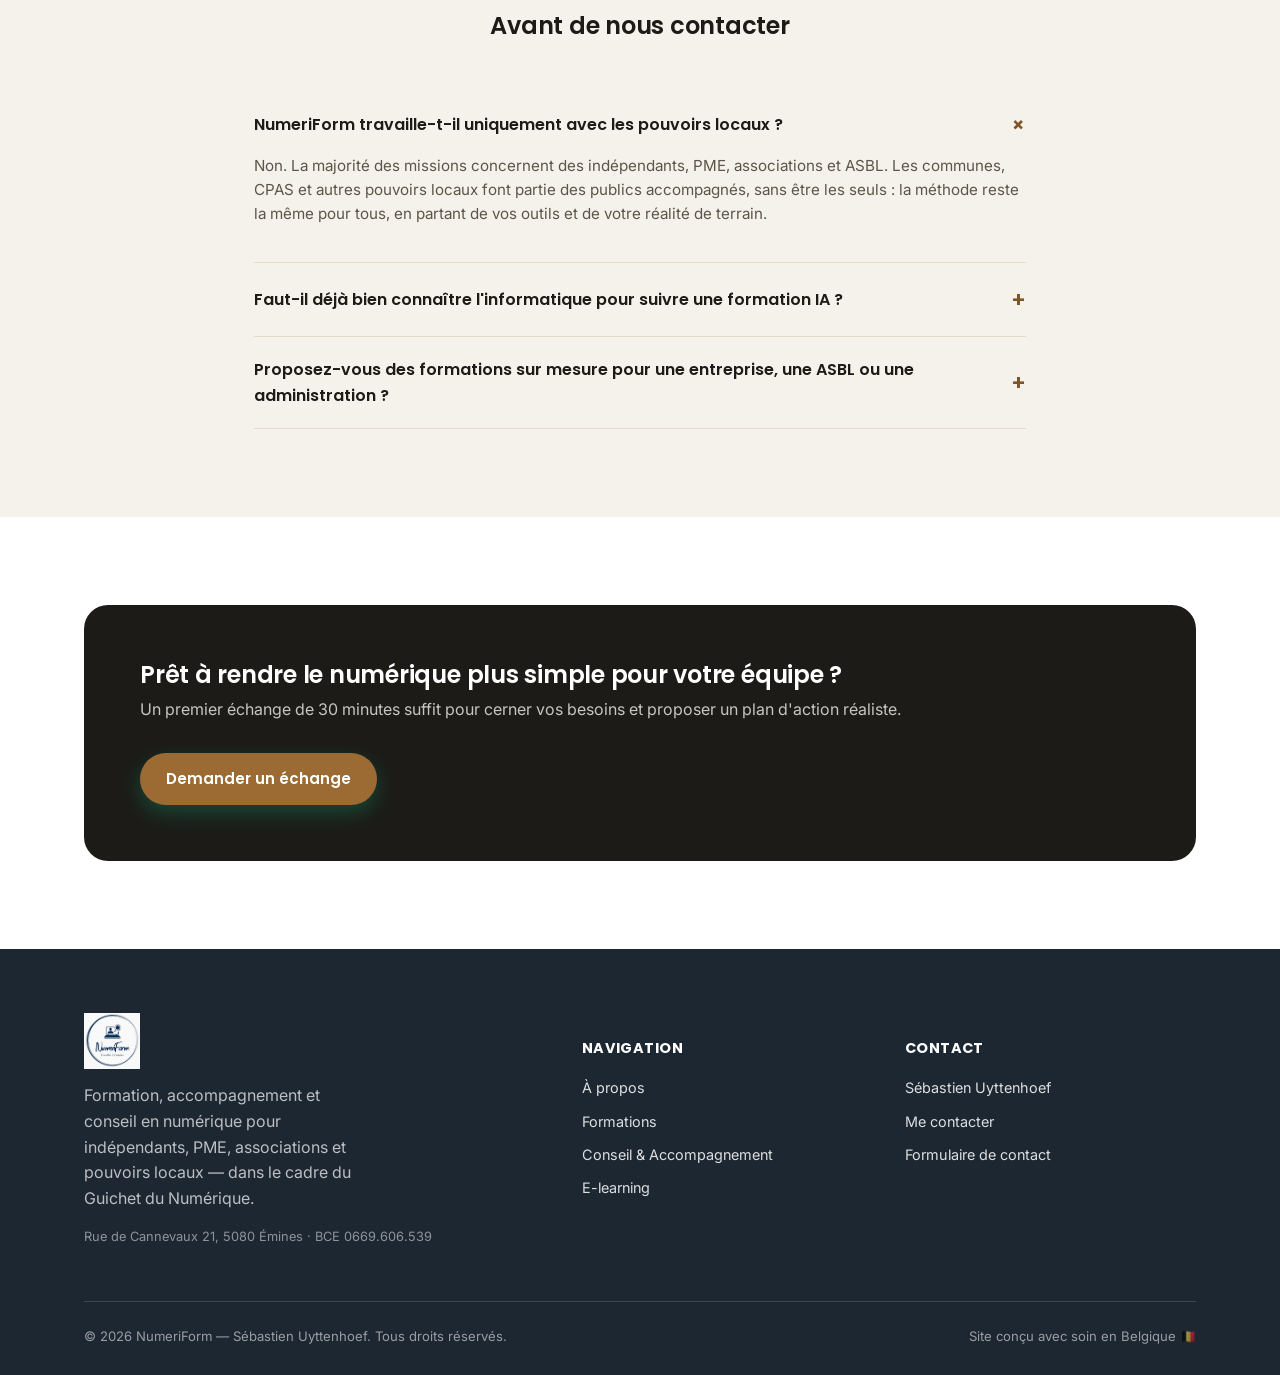
==== commit 8a9d259c: "Suppression du bloc jargon-card dans le hero" ====
--- a/index.html
+++ b/index.html
@@ -116,25 +116,6 @@
           <div><strong>0 jargon</strong>tout est expliqué en clair</div>
         </div>
       </div>
-
-      <div class="jargon-card">
-        <div class="jargon-label">Ce que je fais, vraiment</div>
-        <div class="jargon-row">
-          <span class="jargon-before">« Interopérabilité des systèmes »</span>
-          <span class="jargon-arrow">→</span>
-          <span class="jargon-after">Vos logiciels qui se parlent entre eux</span>
-        </div>
-        <div class="jargon-row">
-          <span class="jargon-before">« Gouvernance des données »</span>
-          <span class="jargon-arrow">→</span>
-          <span class="jargon-after">Savoir qui a accès à quoi, et pourquoi</span>
-        </div>
-        <div class="jargon-row">
-          <span class="jargon-before">« Prompt engineering »</span>
-          <span class="jargon-arrow">→</span>
-          <span class="jargon-after">Bien formuler sa demande à une IA</span>
-        </div>
-      </div>
     </div>
   </section>
 
@@ -320,14 +301,15 @@
       <div>
         <h5>Contact</h5>
         <ul>
+          <li>Sébastien Uyttenhoef</li>
           <li><a href="mailto:s.numeriform@gmail.com">Me contacter</a></li>
           <li><a href="contact.html">Formulaire de contact</a></li>
         </ul>
       </div>
     </div>
     <div class="footer-bottom">
-      <span>© <span data-year></span> NumeriForm — Tous droits réservés.</span>
-
+      <span>© <span data-year></span> NumeriForm — Sébastien Uyttenhoef. Tous droits réservés.</span>
+      <span>Site conçu avec soin en Belgique 🇧🇪</span>
     </div>
   </div>
 </footer>
--- a/css/style.css
+++ b/css/style.css
@@ -11,8 +11,8 @@
   --blue-deep: #2B3A4A;        /* ardoise foncée (titres, fonds) */
   --blue-deep-dark: #1D2732;   /* ardoise quasi noire (footer) */
   --blue-light: #56697C;       /* ardoise moyenne (texte secondaire sur fond foncé) */
-  --green: #303f4f ;            /* bronze — accent unique, sobre */
-  --green-dark: #68736e;
+  --green: #9C6B33;            /* bronze — accent unique, sobre */
+  --green-dark: #7E5527;
   --white: #FFFFFF;
   --gray-50: #F5F2EC;          /* papier chaud (remplace le gris-bleu pastel) */
   --gray-100: #EEE9DF;
@@ -261,10 +261,8 @@
   padding: 76px 0 40px;
 }
 .hero-grid {
-  display: grid;
-  grid-template-columns: 1.05fr 0.95fr;
-  gap: 56px;
-  align-items: center;
+  display: block;
+  max-width: 700px;
 }
 .hero h1 {
   font-size: clamp(2.1rem, 3.6vw, 3.35rem);
@@ -787,8 +785,6 @@
 
 /* ---------- Responsive ---------- */
 @media (max-width: 980px) {
-  .hero-grid { grid-template-columns: 1fr; }
-  .hero .jargon-card { order: -1; max-width: 460px; margin: 0 auto; }
   .grid-3, .grid-4 { grid-template-columns: repeat(2, 1fr); }
   .footer-grid { grid-template-columns: 1fr 1fr; }
   .stats-row { grid-template-columns: repeat(2, 1fr); }
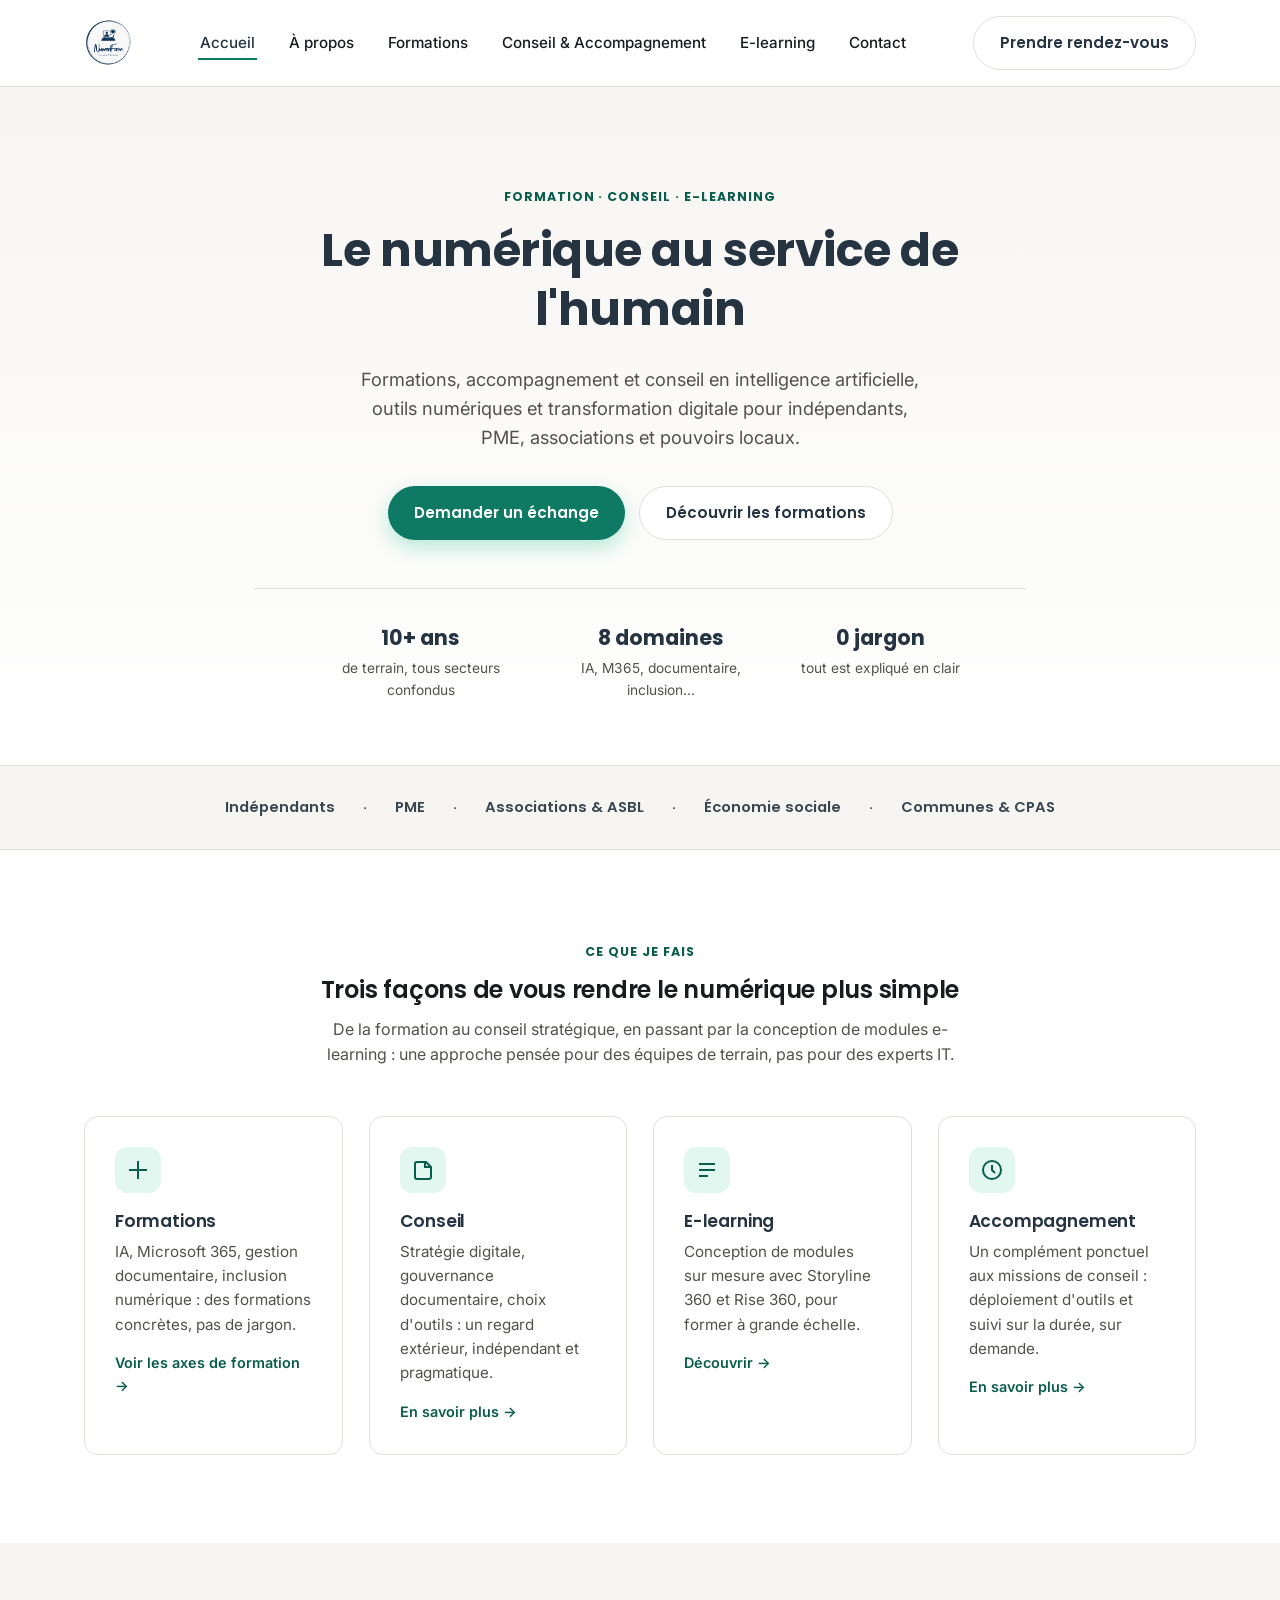
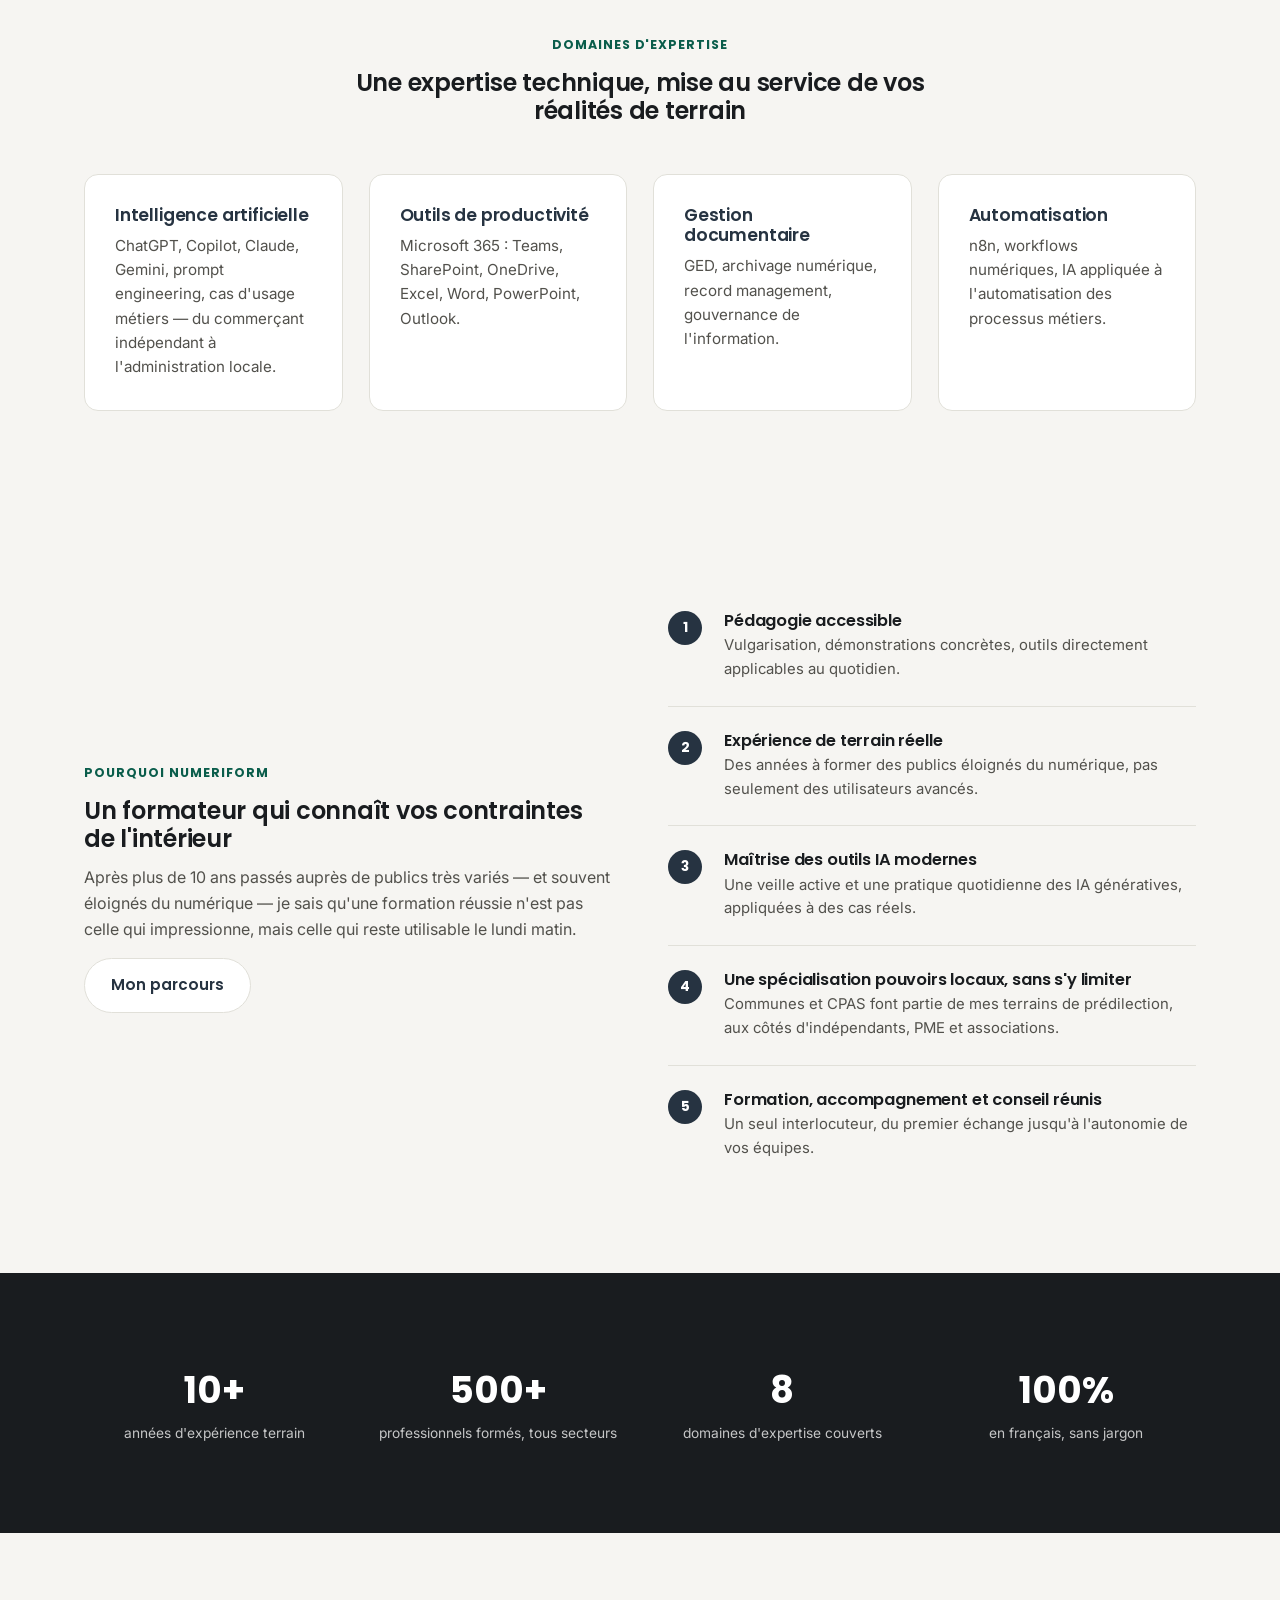
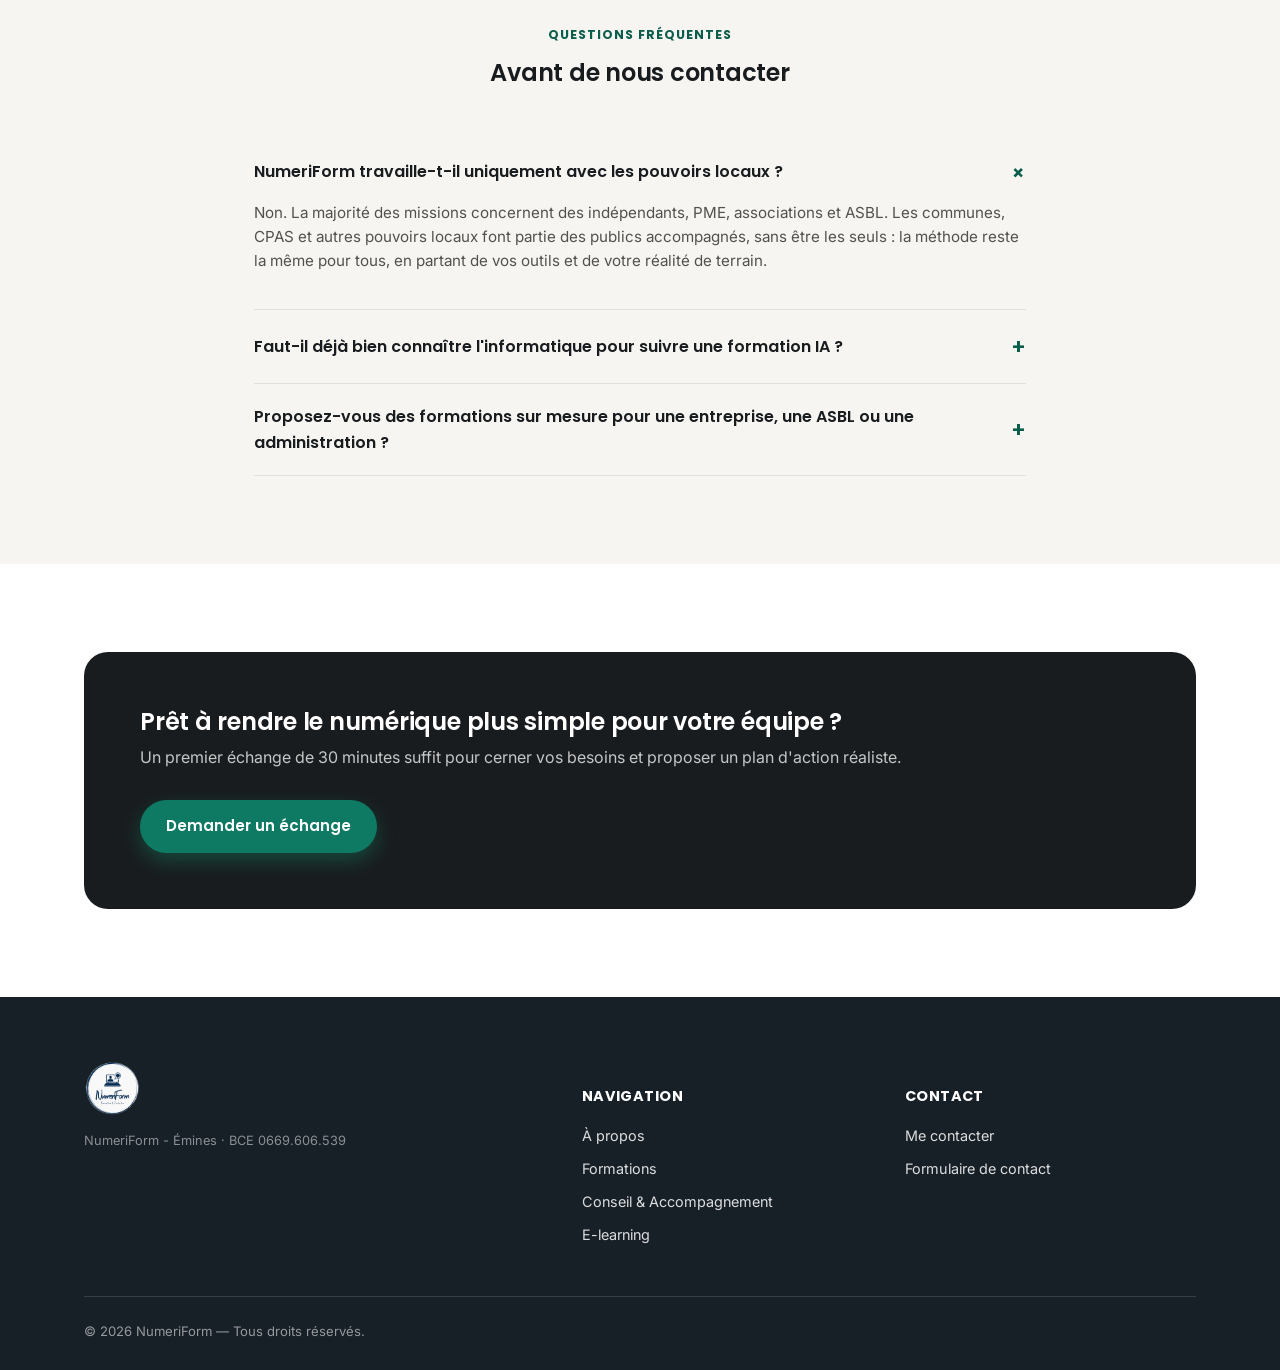
==== commit 62a4ad18: "Nouveau logo" ====
--- a/index.html
+++ b/index.html
@@ -286,8 +286,7 @@
     <div class="footer-grid">
       <div>
         <img src="images/logo.png" alt="NumeriForm — Formation & Inclusion" class="footer-logo-img">
-        <p style="color:rgba(255,255,255,0.7); margin-top:12px; max-width:280px;">Formation, accompagnement et conseil en numérique pour indépendants, PME, associations et pouvoirs locaux — dans le cadre du Guichet du Numérique.</p>
-        <p style="color:rgba(255,255,255,0.5); font-size:0.8rem; margin-top:10px;">Rue de Cannevaux 21, 5080 Émines · BCE 0669.606.539</p>
+        <p style="color:rgba(255,255,255,0.5); font-size:0.8rem; margin-top:10px;">NumeriForm - Émines · BCE 0669.606.539</p>
       </div>
       <div>
         <h5>Navigation</h5>
@@ -301,15 +300,13 @@
       <div>
         <h5>Contact</h5>
         <ul>
-          <li>Sébastien Uyttenhoef</li>
           <li><a href="mailto:s.numeriform@gmail.com">Me contacter</a></li>
           <li><a href="contact.html">Formulaire de contact</a></li>
         </ul>
       </div>
     </div>
     <div class="footer-bottom">
-      <span>© <span data-year></span> NumeriForm — Sébastien Uyttenhoef. Tous droits réservés.</span>
-      <span>Site conçu avec soin en Belgique 🇧🇪</span>
+      <span>© <span data-year></span> NumeriForm — Tous droits réservés.</span>
     </div>
   </div>
 </footer>
--- a/css/style.css
+++ b/css/style.css
@@ -1,25 +1,25 @@
 /* =========================================================
-   NumeriForm — Design System (v2)
-   Palette : ardoise sourde + bronze — identité indépendante,
-   volontairement écartée des codes bleu/vert pastel du secteur
-   de l'accompagnement numérique institutionnel.
+   NumeriForm — Design System (v3)
+   Palette : ardoise profonde + accent émeraude foncé — sobre,
+   professionnel, sans tomber dans le pastel institutionnel ni
+   dans les teintes brunes.
    Typo     : Poppins (display) / Inter (texte courant)
    ========================================================= */
 
 :root {
-  /* Couleurs de marque — ardoise profonde + accent bronze */
-  --blue-deep: #2B3A4A;        /* ardoise foncée (titres, fonds) */
-  --blue-deep-dark: #1D2732;   /* ardoise quasi noire (footer) */
-  --blue-light: #56697C;       /* ardoise moyenne (texte secondaire sur fond foncé) */
-  --green: #9C6B33;            /* bronze — accent unique, sobre */
-  --green-dark: #7E5527;
+  /* Couleurs de marque — ardoise + accent émeraude foncé */
+  --blue-deep: #263341;        /* ardoise foncée (titres, fonds) */
+  --blue-deep-dark: #171F27;   /* ardoise quasi noire (footer) */
+  --blue-light: #52697D;       /* ardoise moyenne (texte secondaire sur fond foncé) */
+  --green: #0E7A63;            /* émeraude foncé — accent unique */
+  --green-dark: #0A5D4B;
   --white: #FFFFFF;
-  --gray-50: #F5F2EC;          /* papier chaud (remplace le gris-bleu pastel) */
-  --gray-100: #EEE9DF;
-  --gray-200: #E1DBCC;
-  --gray-400: #9C9484;
-  --gray-600: #5B5648;
-  --ink: #1C1B18;
+  --gray-50: #F6F5F2;          /* papier neutre, légèrement chaud */
+  --gray-100: #EEEDE8;
+  --gray-200: #E1E0D9;
+  --gray-400: #93918A;
+  --gray-600: #52514C;
+  --ink: #191C1F;
 
   /* Typo */
   --font-display: 'Poppins', 'Inter', sans-serif;
@@ -29,9 +29,9 @@
   --radius-sm: 8px;
   --radius-md: 14px;
   --radius-lg: 24px;
-  --shadow-sm: 0 2px 8px rgba(28, 27, 24, 0.06);
-  --shadow-md: 0 12px 32px rgba(28, 27, 24, 0.09);
-  --shadow-lg: 0 24px 60px rgba(28, 27, 24, 0.14);
+  --shadow-sm: 0 2px 8px rgba(25, 28, 31, 0.06);
+  --shadow-md: 0 12px 32px rgba(25, 28, 31, 0.09);
+  --shadow-lg: 0 24px 60px rgba(25, 28, 31, 0.14);
   --container: 1160px;
 }
 
@@ -258,31 +258,44 @@
   position: relative;
   overflow: hidden;
   background: linear-gradient(180deg, var(--gray-50) 0%, var(--white) 100%);
-  padding: 76px 0 40px;
+  padding: 96px 0 64px;
 }
 .hero-grid {
   display: block;
-  max-width: 700px;
+  max-width: 820px;
+  margin: 0 auto;
+  text-align: center;
 }
 .hero h1 {
   font-size: clamp(2.1rem, 3.6vw, 3.35rem);
+  line-height: 1.28;
   color: var(--blue-deep);
+  margin-bottom: 0.55em;
 }
 .hero .lead {
   font-size: 1.14rem;
   color: var(--gray-600);
-  max-width: 540px;
-  margin-bottom: 30px;
-}
-.hero-actions { display: flex; gap: 14px; flex-wrap: wrap; margin-bottom: 34px; }
+  max-width: 560px;
+  margin: 0 auto 34px;
+}
+.hero-actions { display: flex; gap: 14px; flex-wrap: wrap; margin-bottom: 48px; justify-content: center; }
 .hero-trust {
   display: flex;
-  gap: 28px;
-  flex-wrap: wrap;
+  gap: 40px;
+  flex-wrap: nowrap;
+  justify-content: center;
   font-size: 0.86rem;
   color: var(--gray-600);
-}
-.hero-trust strong { color: var(--blue-deep); font-family: var(--font-display); display: block; font-size: 1.3rem; }
+  padding-top: 32px;
+  border-top: 1px solid var(--gray-200);
+}
+.hero-trust > div { text-align: center; flex: 0 1 auto; max-width: 200px; }
+.hero-trust strong { color: var(--blue-deep); font-family: var(--font-display); display: block; font-size: 1.3rem; margin-bottom: 2px; }
+
+@media (max-width: 640px) {
+  .hero-trust { flex-wrap: wrap; gap: 24px 32px; }
+  .hero-trust > div { max-width: none; }
+}
 
 /* Signature visuelle : le "traducteur de jargon" — la vulgarisation
    est le vrai point distinctif de Sébastien, donc c'est ce que la
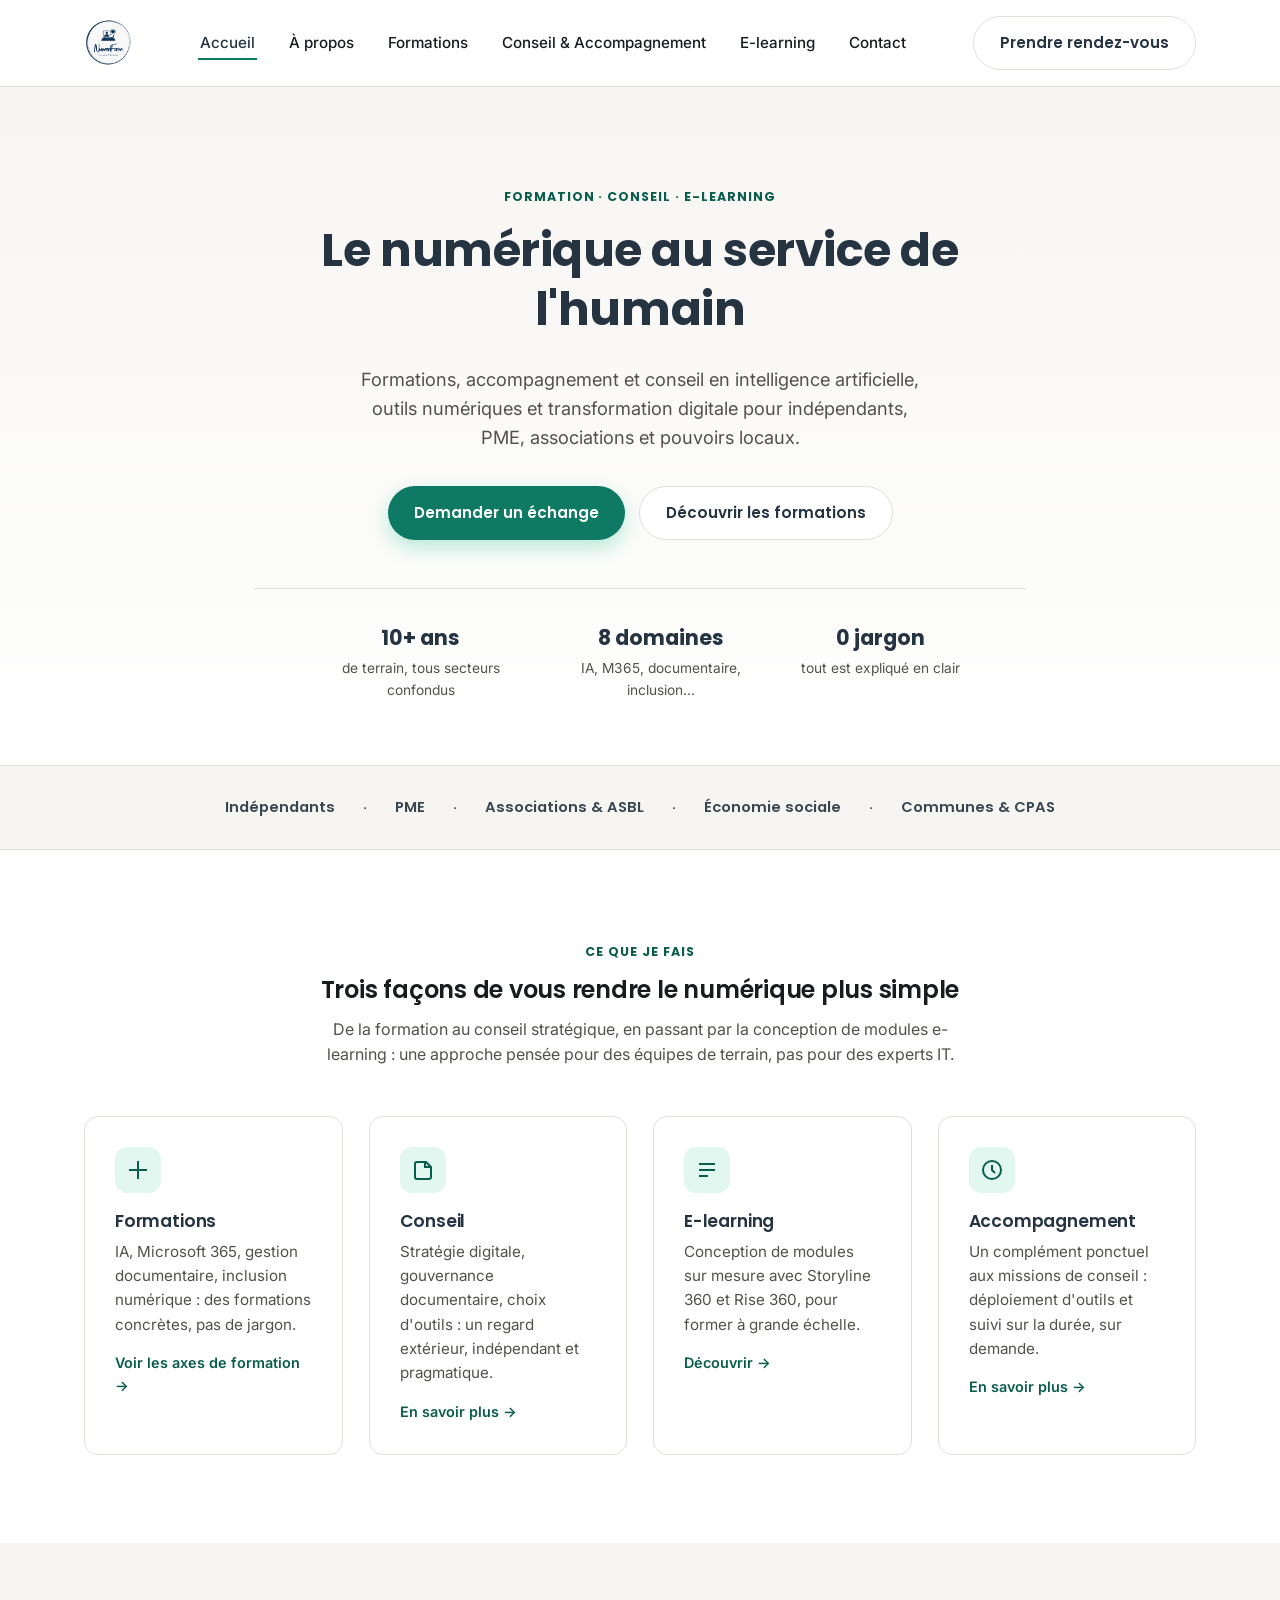
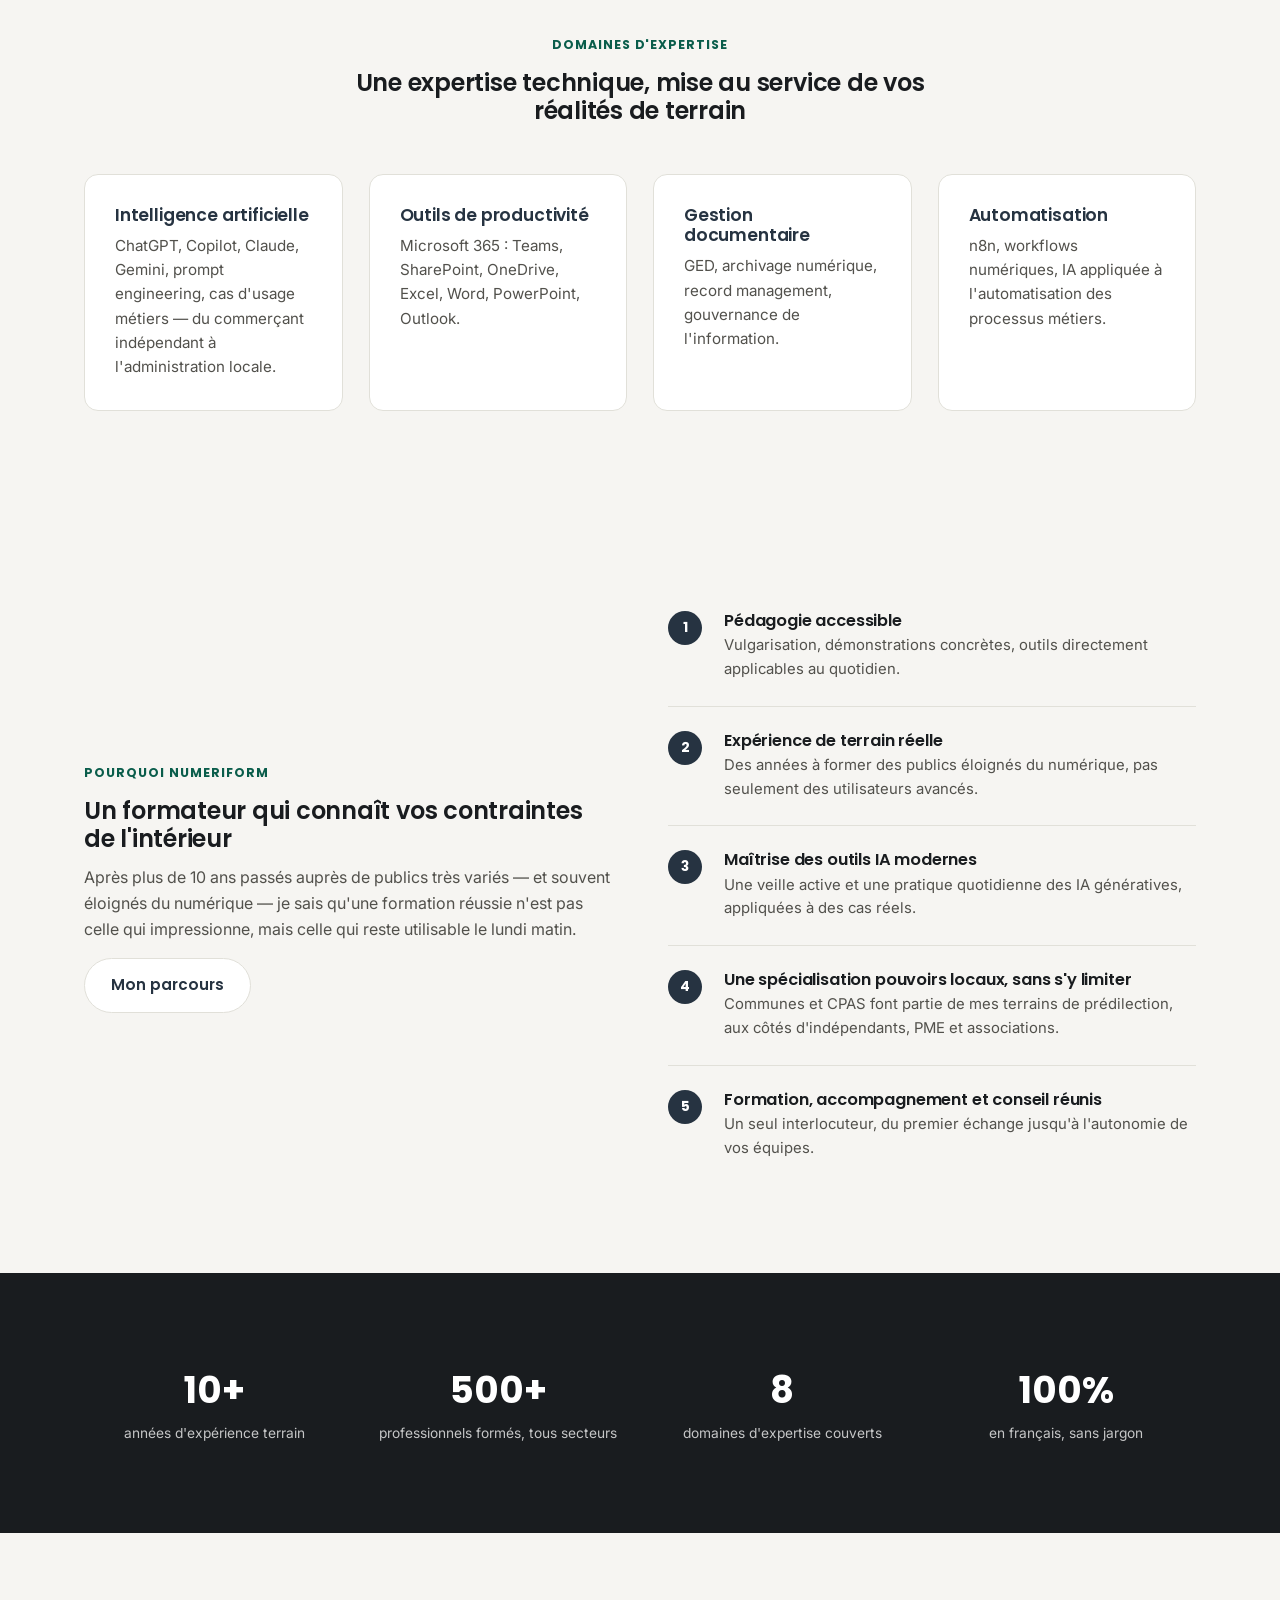
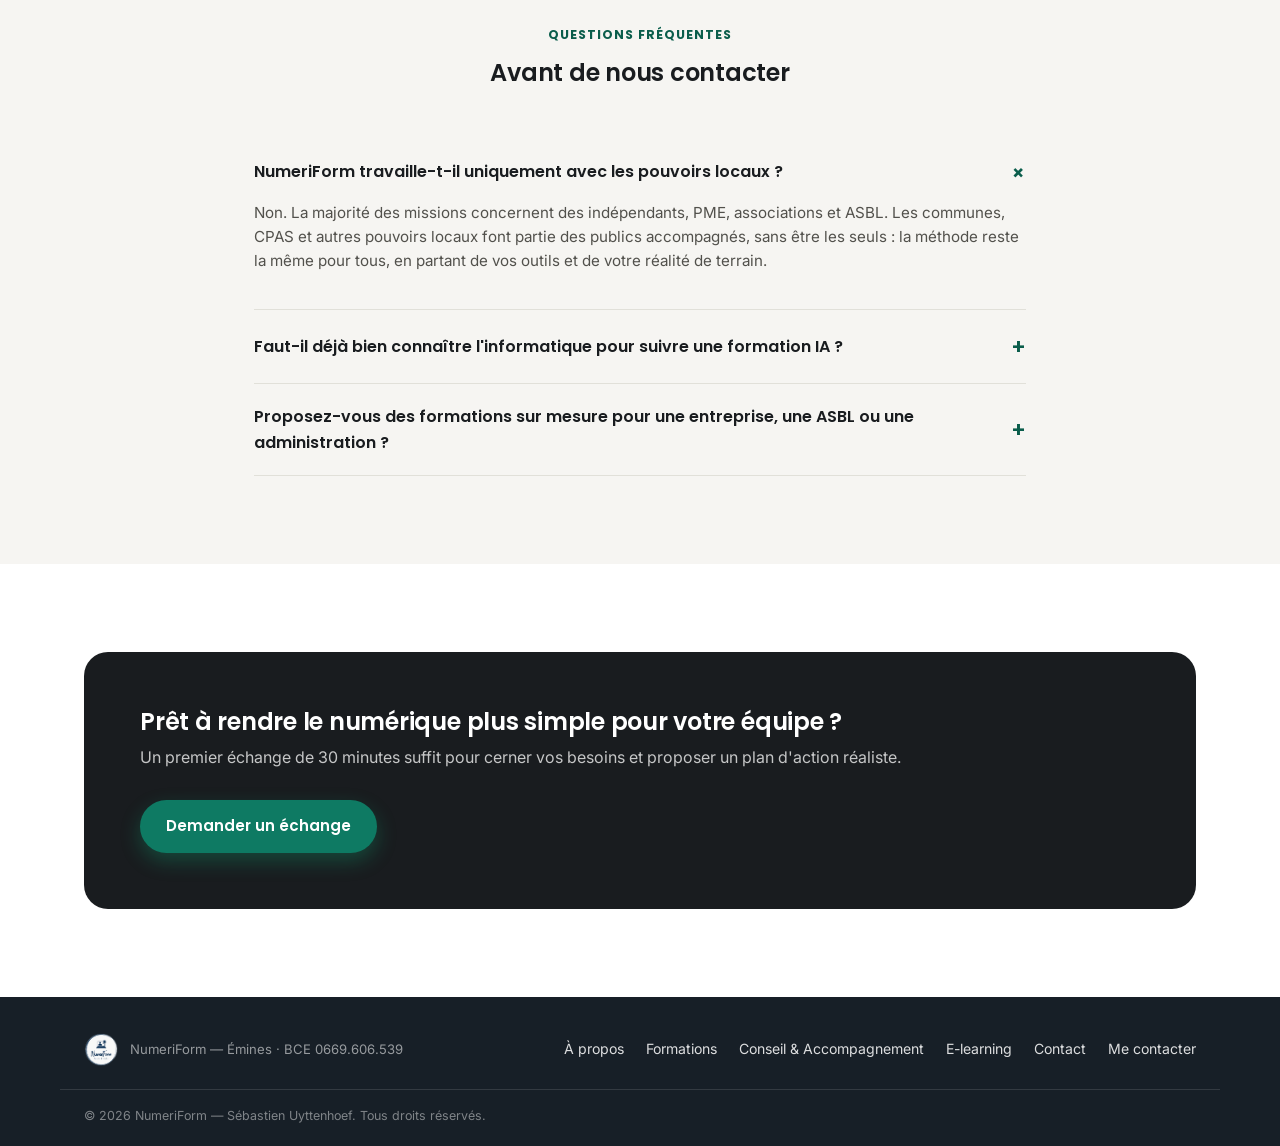
==== commit 52751b02: "Pied de page compact, une seule ligne" ====
--- a/index.html
+++ b/index.html
@@ -281,33 +281,23 @@
 
 </main>
 
-<footer class="site-footer" id="site-footer-include">
-  <div class="container">
-    <div class="footer-grid">
-      <div>
-        <img src="images/logo.png" alt="NumeriForm — Formation & Inclusion" class="footer-logo-img">
-        <p style="color:rgba(255,255,255,0.5); font-size:0.8rem; margin-top:10px;">NumeriForm - Émines · BCE 0669.606.539</p>
-      </div>
-      <div>
-        <h5>Navigation</h5>
-        <ul>
-          <li><a href="a-propos.html">À propos</a></li>
-          <li><a href="formations.html">Formations</a></li>
-          <li><a href="accompagnement-conseil.html">Conseil &amp; Accompagnement</a></li>
-          <li><a href="e-learning.html">E-learning</a></li>
-        </ul>
-      </div>
-      <div>
-        <h5>Contact</h5>
-        <ul>
-          <li><a href="mailto:s.numeriform@gmail.com">Me contacter</a></li>
-          <li><a href="contact.html">Formulaire de contact</a></li>
-        </ul>
-      </div>
-    </div>
-    <div class="footer-bottom">
-      <span>© <span data-year></span> NumeriForm — Tous droits réservés.</span>
-    </div>
+<footer class="site-footer">
+  <div class="container footer-top">
+    <div class="footer-brand">
+      <img src="images/logo.png" alt="NumeriForm — Formation & Inclusion" class="footer-logo-img">
+      <span>NumeriForm — Émines · BCE 0669.606.539</span>
+    </div>
+    <nav class="footer-links" aria-label="Liens du pied de page">
+      <a href="a-propos.html">À propos</a>
+      <a href="formations.html">Formations</a>
+      <a href="accompagnement-conseil.html">Conseil &amp; Accompagnement</a>
+      <a href="e-learning.html">E-learning</a>
+      <a href="contact.html">Contact</a>
+      <a href="mailto:s.numeriform@gmail.com">Me contacter</a>
+    </nav>
+  </div>
+  <div class="container footer-bottom">
+    <span>© <span data-year></span> NumeriForm — Sébastien Uyttenhoef. Tous droits réservés.</span>
   </div>
 </footer>
 
--- a/css/style.css
+++ b/css/style.css
@@ -186,10 +186,9 @@
   display: block;
 }
 .footer-logo-img {
-  height: 56px;
+  height: 34px;
   width: auto;
   display: block;
-  margin-bottom: 14px;
 }
 .nav-links {
   display: flex;
@@ -508,35 +507,40 @@
 .site-footer {
   background: var(--blue-deep-dark);
   color: rgba(255,255,255,0.85);
-  padding: 64px 0 28px;
-}
-.footer-grid {
-  display: grid;
-  grid-template-columns: 1.6fr 1fr 1fr;
-  gap: 32px;
-  padding-bottom: 40px;
-  border-bottom: 1px solid rgba(255,255,255,0.14);
-}
-.footer-grid h5 {
-  font-family: var(--font-display);
-  color: var(--white);
-  font-size: 0.9rem;
-  margin-bottom: 16px;
-  letter-spacing: 0.03em;
-  text-transform: uppercase;
-}
-.footer-grid ul { list-style: none; padding: 0; margin: 0; }
-.footer-grid li { margin-bottom: 10px; font-size: 0.9rem; }
-.footer-grid a:hover { color: var(--green); }
-.footer-logo { font-family: var(--font-display); font-weight: 700; color: var(--white); font-size: 1.2rem; }
-.footer-bottom {
-  display: flex;
+  padding: 36px 0 20px;
+}
+.footer-top {
+  display: flex;
+  align-items: center;
   justify-content: space-between;
   flex-wrap: wrap;
-  gap: 10px;
-  padding-top: 24px;
+  gap: 18px;
+  padding-bottom: 22px;
+  border-bottom: 1px solid rgba(255,255,255,0.12);
+}
+.footer-brand {
+  display: flex;
+  align-items: center;
+  gap: 12px;
+}
+.footer-brand span {
   font-size: 0.82rem;
   color: rgba(255,255,255,0.55);
+}
+.footer-links {
+  display: flex;
+  flex-wrap: wrap;
+  gap: 8px 22px;
+}
+.footer-links a {
+  font-size: 0.88rem;
+  color: rgba(255,255,255,0.85);
+}
+.footer-links a:hover { color: var(--green); }
+.footer-bottom {
+  padding-top: 16px;
+  font-size: 0.78rem;
+  color: rgba(255,255,255,0.45);
 }
 
 /* ---------- Page header (pages internes) ---------- */
@@ -799,13 +803,12 @@
 /* ---------- Responsive ---------- */
 @media (max-width: 980px) {
   .grid-3, .grid-4 { grid-template-columns: repeat(2, 1fr); }
-  .footer-grid { grid-template-columns: 1fr 1fr; }
   .stats-row { grid-template-columns: repeat(2, 1fr); }
 }
 @media (max-width: 640px) {
   section { padding: 60px 0; }
   .grid-2, .grid-3, .grid-4 { grid-template-columns: 1fr; }
-  .footer-grid { grid-template-columns: 1fr; }
+  .footer-top { flex-direction: column; align-items: flex-start; }
   .form-row.two { grid-template-columns: 1fr; }
   .cta-final { padding: 34px; flex-direction: column; align-items: flex-start; }
   .newsletter-box { padding: 28px; }
